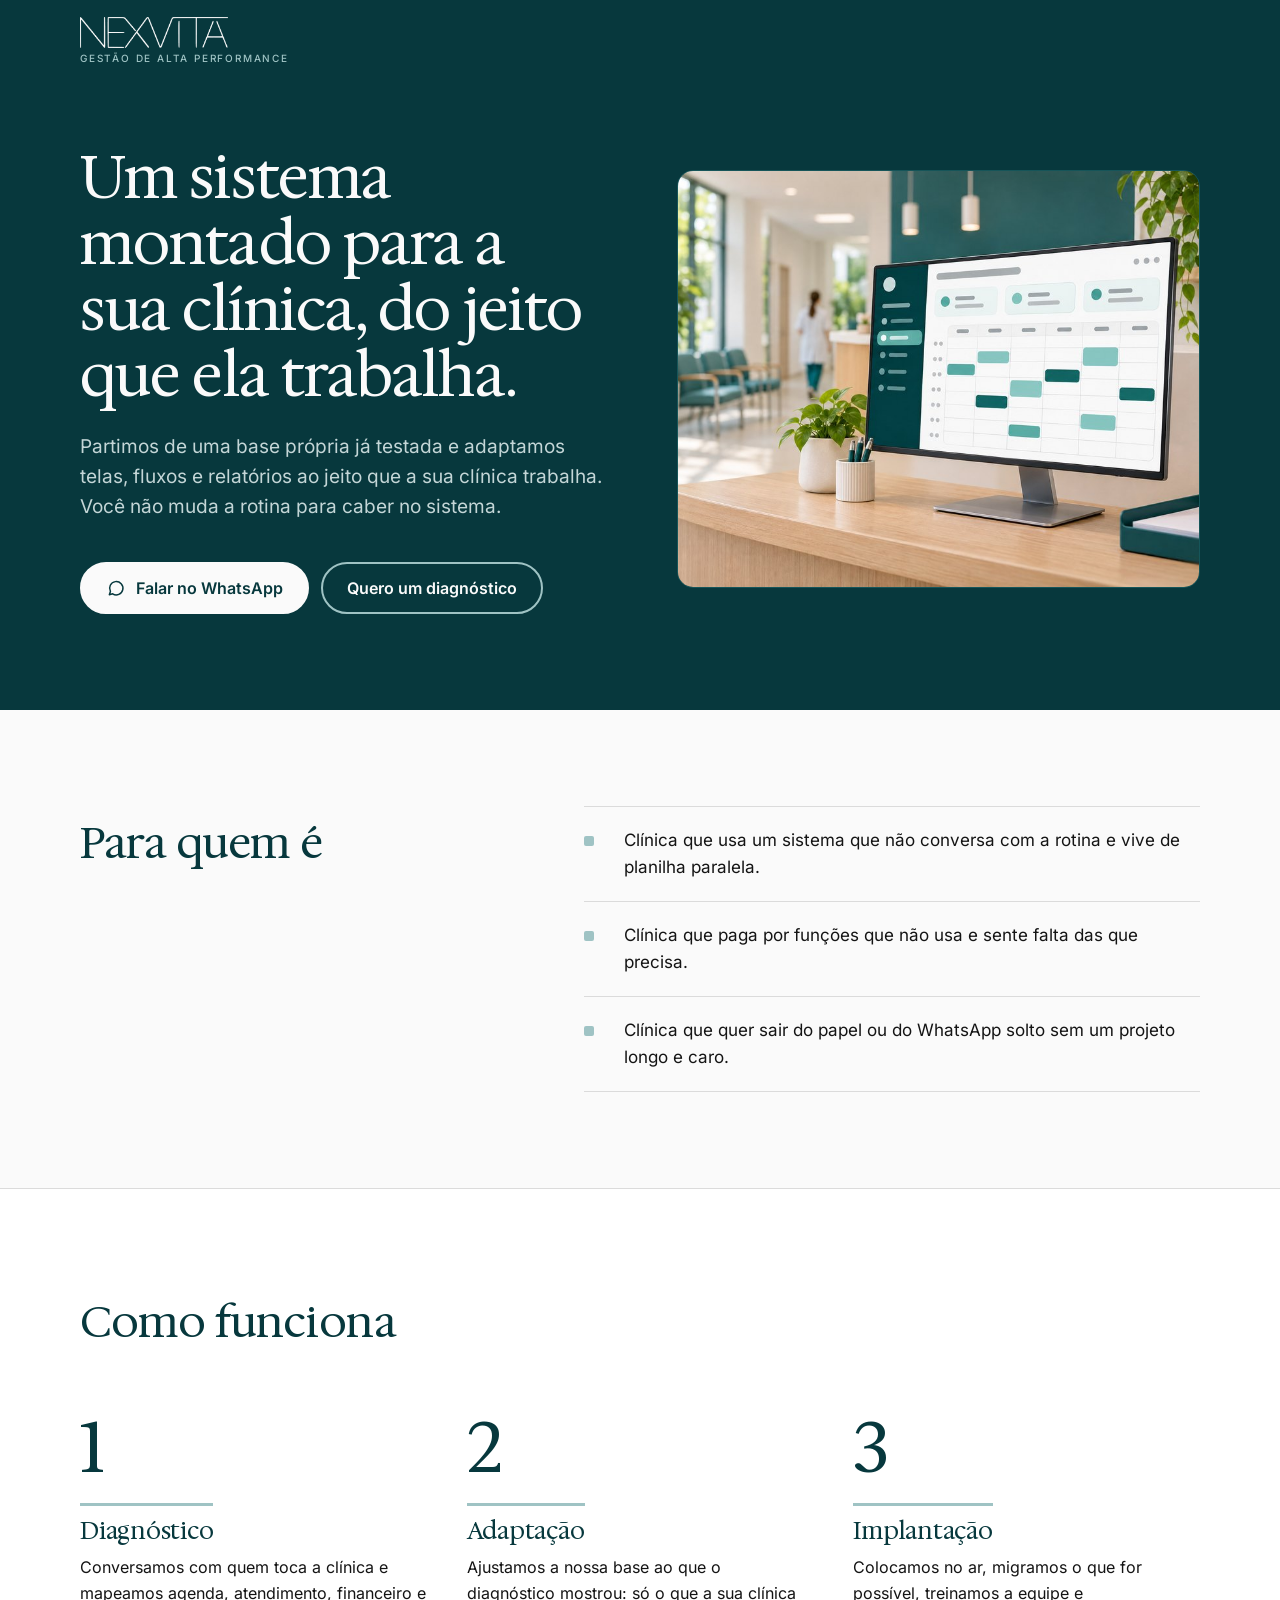
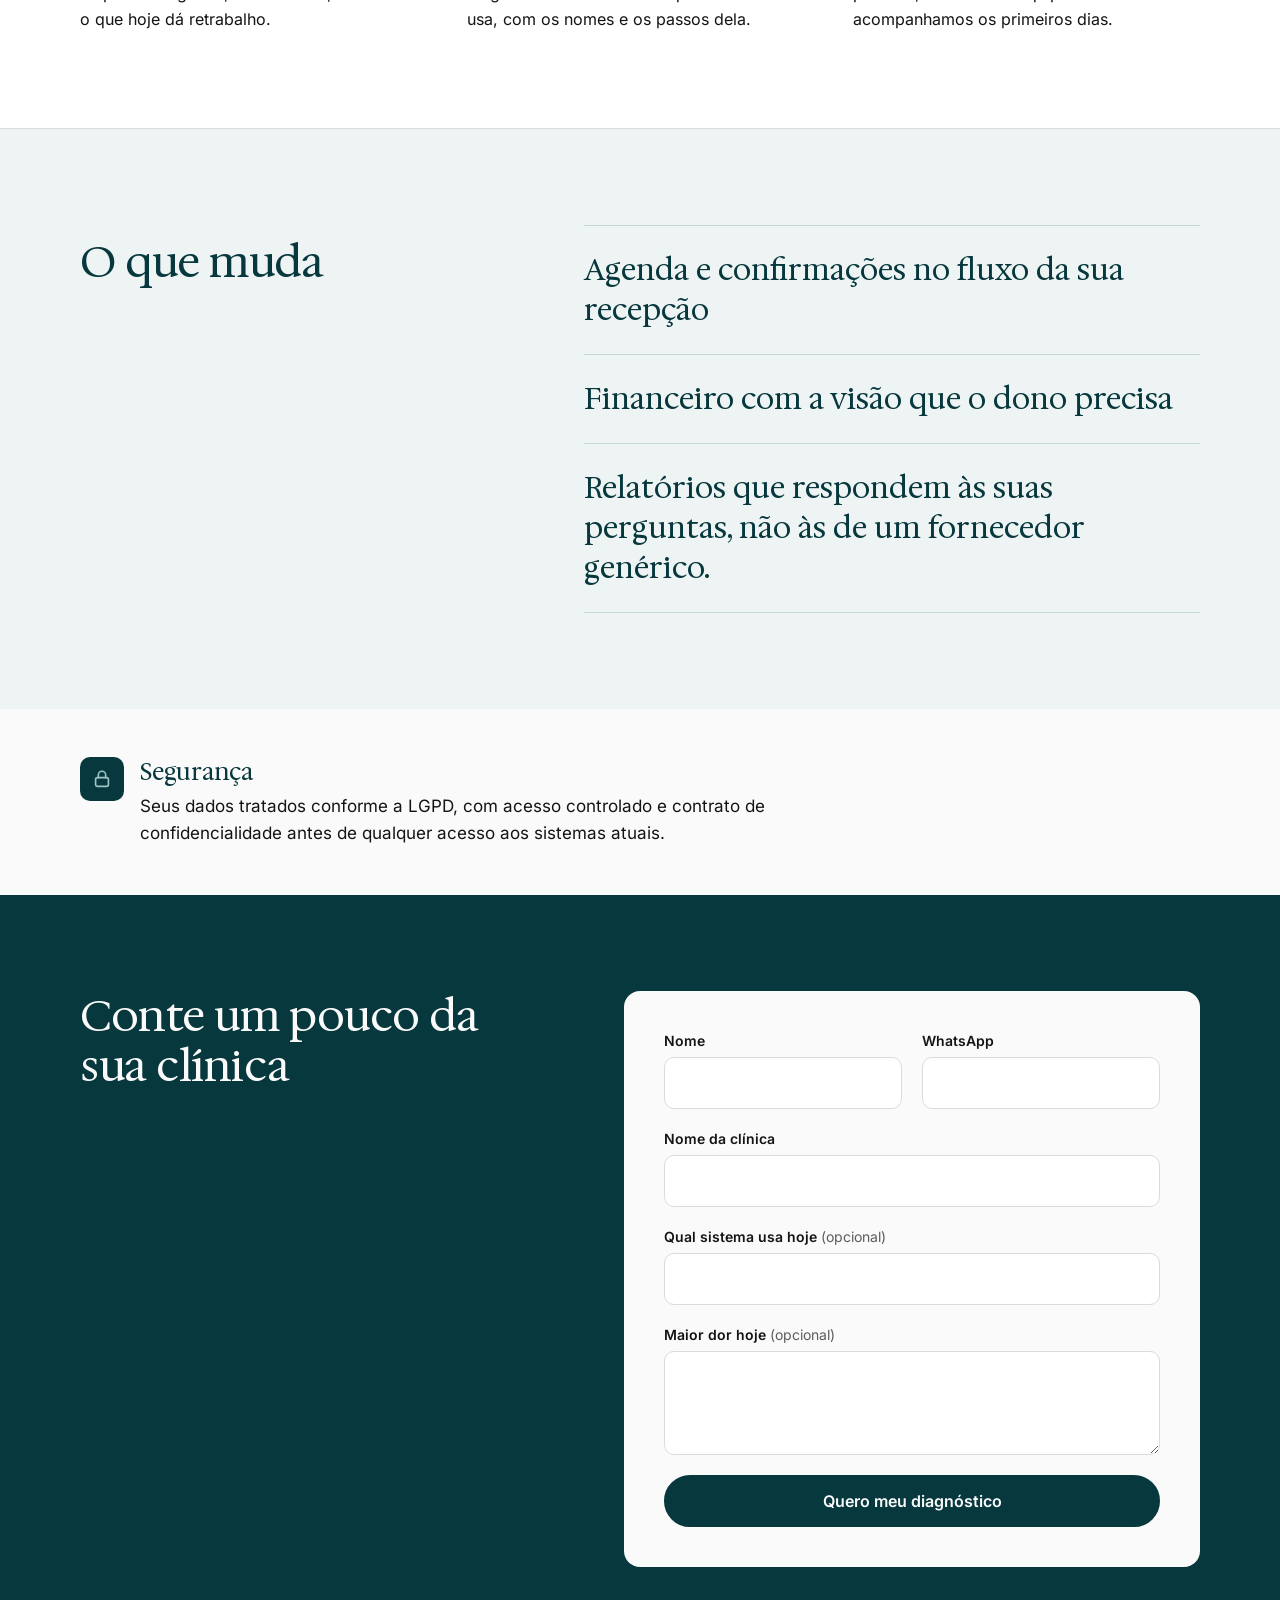
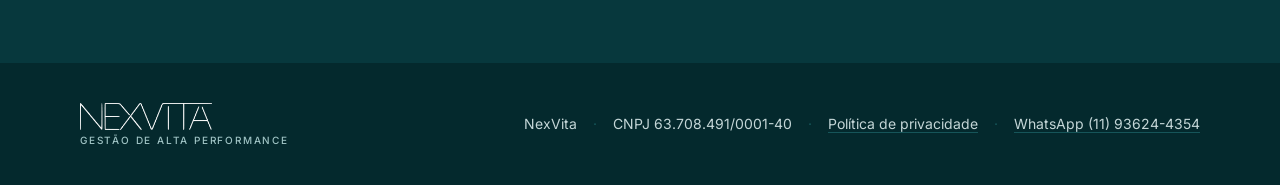
==== index.html @ 9ab0f040 "Home de nexvita.ai: landing "sistema sob medida para clínicas" Substitui só o index.html da raiz pel" ====
<!doctype html>
<html lang="pt-BR">
<head>
<meta charset="utf-8">
<meta name="facebook-domain-verification" content="fhbb19s7lnmn4mzrc2zc6skjj2ckww" />
<script>/* anúncio Meta antigo aponta para a home: leva à página sob medida */(function(){try{var q=new URLSearchParams(location.search);if(q.get("utm_campaign")==="nvai_trafego_sp"){q.set("utm_campaign","nvai_sob_medida");location.replace("/sob-medida/?"+q.toString());}}catch(e){}})();</script>
<meta name="viewport" content="width=device-width,initial-scale=1">
<title>Sistema sob medida para clínicas | NexVita</title>
<meta name="description" content="Um sistema montado a partir da rotina da sua clínica. Diagnóstico, adaptação e implantação com acompanhamento.">
<link rel="canonical" href="https://nexvita.ai/">
<meta property="og:title" content="Sistema sob medida para clínicas | NexVita">
<meta property="og:description" content="Um sistema montado a partir da rotina da sua clínica. Diagnóstico, adaptação e implantação com acompanhamento.">
<meta property="og:url" content="https://nexvita.ai/">
<meta property="og:type" content="website">
<meta property="og:locale" content="pt_BR">
<meta property="og:image" content="https://nexvita.ai/img/og-image-1200x630.png">
<meta property="og:image:width" content="1200"><meta property="og:image:height" content="630">
<meta name="theme-color" content="#07383D">
<link rel="icon" href="assets/favicon.svg" type="image/svg+xml">
<link rel="preload" href="fonts/HedvigLettersSerif.woff2" as="font" type="font/woff2" crossorigin>
<link rel="stylesheet" href="styles.css?v=20261114">
<!-- MEDICAO: Meta Pixel 1092369830292295 (Lead) + Google Ads AW-18074257274/jZSiCK-4rrEdEPqOvapD ("Lead formulário site") + GA4 G-KE4MM800WH.
     Só em nexvita.ai/www.nexvita.ai e só após consentimento, via lead.js. Destino do form: lead-config.js. -->
</head>
<body>
<header class="hdr"><div class="wrap">
  <a class="brand" href="#topo" aria-label="NexVita"><img src="img/logo-papel-sobre-petroleo.png" alt="NexVita" width="148" height="30"><span>Gestão de Alta Performance</span></a>
</div></header>

<main id="topo">
<section class="hero"><div class="wrap grid">
  <div>
    <h1>Um sistema montado para a sua clínica, do jeito que ela trabalha.</h1>
    <p class="sub">Partimos de uma base própria já testada e adaptamos telas, fluxos e relatórios ao jeito que a sua clínica trabalha. Você não muda a rotina para caber no sistema.</p>
    <div class="ctas">
      <a class="btn btn-primary" data-cta="whatsapp-hero" href="https://wa.me/5511936244354?text=Ol%C3%A1%2C%20vim%20pelo%20site%20e%20quero%20entender%20o%20sistema%20sob%20medida%20para%20a%20minha%20cl%C3%ADnica." target="_blank" rel="noopener">
        <svg viewBox="0 0 24 24" fill="none" stroke="#07383D" stroke-width="1.8" stroke-linecap="round" stroke-linejoin="round" aria-hidden="true"><path d="M4 20l1.3-3.9A8 8 0 1 1 8 19z"/></svg>Falar no WhatsApp</a>
      <a class="btn btn-secondary" data-cta="diagnostico-hero" href="#diagnostico">Quero um diagnóstico</a>
    </div>
  </div>
  <figure class="hero-img"><img src="img/hero-1600x1280.jpg" srcset="img/hero-800x640.jpg 800w, img/hero-1600x1280.jpg 1600w" sizes="(min-width:960px) 560px, 100vw" alt="Tela de agenda de um sistema de clínica na recepção" width="1600" height="1280"></figure>
</div></section>

<section class="sec"><div class="wrap split">
  <h2>Para quem é</h2>
  <ul class="list">
    <li>Clínica que usa um sistema que não conversa com a rotina e vive de planilha paralela.</li>
    <li>Clínica que paga por funções que não usa e sente falta das que precisa.</li>
    <li>Clínica que quer sair do papel ou do WhatsApp solto sem um projeto longo e caro.</li>
  </ul>
</div></section>

<section class="sec how"><div class="wrap">
  <h2>Como funciona</h2>
  <ol class="steps">
    <li class="step"><span class="n">1</span><div><h3>Diagnóstico</h3><p>Conversamos com quem toca a clínica e mapeamos agenda, atendimento, financeiro e o que hoje dá retrabalho.</p></div></li>
    <li class="step"><span class="n">2</span><div><h3>Adaptação</h3><p>Ajustamos a nossa base ao que o diagnóstico mostrou: só o que a sua clínica usa, com os nomes e os passos dela.</p></div></li>
    <li class="step"><span class="n">3</span><div><h3>Implantação</h3><p>Colocamos no ar, migramos o que for possível, treinamos a equipe e acompanhamos os primeiros dias.</p></div></li>
  </ol>
</div></section>

<section class="sec muda"><div class="wrap">
  <h2>O que muda</h2>
  <!-- Copy v1 é uma linha só separada por " · ". Aqui cada exemplo vira uma linha (só a 1ª letra em caixa alta, via CSS). -->
  <ul class="muda-list">
    <li>Agenda e confirmações no fluxo da sua recepção</li>
    <li>financeiro com a visão que o dono precisa</li>
    <li>relatórios que respondem às suas perguntas, não às de um fornecedor genérico.</li>
  </ul>
</div></section>

<section class="seg"><div class="wrap">
  <div class="box">
    <span class="ico"><svg width="22" height="22" viewBox="0 0 24 24" fill="none" stroke="#9FC3C4" stroke-width="1.8" stroke-linecap="round" stroke-linejoin="round" aria-hidden="true"><rect x="5" y="10.5" width="14" height="9.5" rx="2"/><path d="M8 10.5V7.5a4 4 0 0 1 8 0v3"/></svg></span>
    <div><h2 class="h-seg">Segurança</h2>
    <p>Seus dados tratados conforme a LGPD, com acesso controlado e contrato de confidencialidade antes de qualquer acesso aos sistemas atuais.</p></div>
  </div>
</div></section>

<section class="form-sec" id="diagnostico"><div class="wrap form-grid">
  <h2>Conte um pouco da sua clínica</h2>
  <div class="card" id="card">
    <form id="lead" novalidate>
      <div class="row2">
        <div class="field"><label for="f-nome">Nome</label><input id="f-nome" name="nome" autocomplete="name" maxlength="120" required></div>
        <div class="field"><label for="f-wa">WhatsApp</label><input id="f-wa" name="whatsapp" type="tel" inputmode="tel" autocomplete="tel" maxlength="30" required></div>
      </div>
      <div class="field"><label for="f-clinica">Nome da clínica</label><input id="f-clinica" name="clinica" autocomplete="organization" maxlength="160" required></div>
      <div class="field"><label for="f-sistema">Qual sistema usa hoje <span class="opt">(opcional)</span></label><input id="f-sistema" name="sistema_atual" maxlength="160"></div>
      <div class="field"><label for="f-dor">Maior dor hoje <span class="opt">(opcional)</span></label><textarea id="f-dor" name="maior_dor" maxlength="2000"></textarea></div>
      <div class="hp" aria-hidden="true"><label for="f-website">Site</label><input id="f-website" name="website" tabindex="-1" autocomplete="off"></div>
      <button class="btn btn-submit" type="submit">Quero meu diagnóstico</button>
    </form>
    <div class="done" role="status" aria-live="polite">
      <span class="ok"><svg width="22" height="22" viewBox="0 0 24 24" fill="none" stroke="#1F7A4D" stroke-width="2.2" stroke-linecap="round" stroke-linejoin="round"><path d="M5 12.5l4.5 4.5L19 7.5"/></svg></span>
      <p>Recebido. Vamos te chamar no WhatsApp <span class="nowrap">(11) 93624-4354</span> em horário comercial.</p>
      <a class="btn btn-primary" data-cta="whatsapp-pos-envio" href="https://wa.me/5511936244354?text=Ol%C3%A1%2C%20vim%20pelo%20site%20e%20quero%20entender%20o%20sistema%20sob%20medida%20para%20a%20minha%20cl%C3%ADnica." target="_blank" rel="noopener">Falar no WhatsApp</a>
    </div>
  </div>
</div></section>
</main>

<footer class="ftr"><div class="wrap">
  <span class="brand"><img src="img/logo-papel-sobre-profundo.png" alt="NexVita" width="132" height="27"><span>Gestão de Alta Performance</span></span>
  <nav aria-label="Rodapé">
    <span>NexVita</span><span class="sep">·</span>
    <span>CNPJ 63.708.491/0001-40</span><span class="sep">·</span>
    <a href="https://www.nexvita.com/privacidade/" target="_blank" rel="noopener">Política de privacidade</a><span class="sep">·</span>
    <a href="https://wa.me/5511936244354" target="_blank" rel="noopener">WhatsApp (11) 93624-4354</a>
  </nav>
</div></footer>

<script src="lead-config.js?v=20261114"></script>
<script src="lead.js?v=20261114" defer></script>
</body>
</html>
---- styles.css ----
/* NexVita.ai — Landing "Sistema sob medida" — referência visual v1 (Steve, 14/11/2026)
   Regra de marca: SEM rgba, transparência, opacity ou sombras translúcidas. Só cores sólidas. */
@font-face{font-family:"Hedvig Letters Serif";src:url(fonts/HedvigLettersSerif.woff2) format("woff2"),url(fonts/HedvigLettersSerif.ttf) format("truetype");font-weight:400;font-display:swap}
@font-face{font-family:"Inter";src:url(fonts/Inter-Regular.ttf) format("truetype");font-weight:400;font-display:swap}
@font-face{font-family:"Inter";src:url(fonts/Inter-Medium.ttf) format("truetype");font-weight:500;font-display:swap}
@font-face{font-family:"Inter";src:url(fonts/Inter-SemiBold.ttf) format("truetype");font-weight:600;font-display:swap}

:root{
  --petroleo:#07383D; --petroleo-profundo:#04292D; --petroleo-medio:#165559;
  --aqua:#9FC3C4; --aqua-claro:#C4D6D7; --nevoa:#EEF3F3; --papel:#FAFAFA; --branco:#FFFFFF;
  --tinta:#141414; --cinza:#5C5C5C; --linha:#DBDBDB;
  --erro:#B42318; --erro-bg:#FDE8E6; --sucesso:#1F7A4D; --sucesso-bg:#E4F3EA;
  --serif:"Hedvig Letters Serif",Georgia,serif; --sans:"Inter",system-ui,-apple-system,"Segoe UI",Roboto,sans-serif;
  --s1:4px;--s2:8px;--s3:12px;--s4:16px;--s5:20px;--s6:24px;--s8:32px;--s10:40px;--s12:48px;--s16:64px;--s20:80px;--s24:96px;
  --r-sm:6px;--r-md:10px;--r-lg:16px;--r-pill:999px;
  --container:1200px; --gutter:20px;
}
*{box-sizing:border-box;margin:0;padding:0}
html{-webkit-text-size-adjust:100%;scroll-behavior:smooth}
body{font-family:var(--sans);font-size:16px;line-height:26px;color:var(--tinta);background:var(--papel);font-variant-numeric:lining-nums}
img{display:block;max-width:100%;height:auto}
a{color:inherit}
.wrap{max-width:var(--container);margin:0 auto;padding:0 var(--gutter)}
.over{font-size:12px;line-height:16px;font-weight:600;letter-spacing:.14em;text-transform:uppercase;color:var(--petroleo-medio)}
h1,h2,h3{font-family:var(--serif);font-weight:400;letter-spacing:-.01em}

/* Header */
.hdr{background:var(--petroleo)}
.hdr .wrap{display:flex;align-items:center;justify-content:space-between;height:64px}
.brand{display:flex;flex-direction:column;gap:5px;text-decoration:none}
.brand img{width:120px}
.brand span{font-size:9px;line-height:10px;font-weight:500;letter-spacing:.18em;text-transform:uppercase;color:var(--aqua)}

/* Hero */
.hero{background:var(--petroleo);color:var(--papel);padding:var(--s8) 0 var(--s12)}
.hero .grid{display:grid;gap:var(--s8)}
.hero h1{font-size:38px;line-height:44px;color:var(--papel);text-wrap:balance}
.hero .sub{margin-top:var(--s5);font-size:17px;line-height:27px;color:var(--aqua-claro);max-width:560px}
.ctas{margin-top:var(--s8);display:flex;flex-direction:column;gap:var(--s3)}
.btn{display:inline-flex;align-items:center;justify-content:center;gap:10px;min-height:52px;padding:0 var(--s6);border-radius:var(--r-pill);font:600 16px/20px var(--sans);text-decoration:none;cursor:pointer;border:2px solid var(--petroleo);transition:background-color .15s,color .15s,border-color .15s}
.btn-primary{background:var(--papel);color:var(--petroleo);border-color:var(--papel)}
.btn-primary:hover{background:var(--aqua);border-color:var(--aqua)}
.btn-secondary{background:var(--petroleo);color:var(--papel);border-color:var(--aqua)}
.btn-secondary:hover{background:var(--petroleo-medio)}
.btn:focus-visible{outline:3px solid var(--aqua);outline-offset:3px}
.btn svg{width:20px;height:20px;flex-shrink:0}
.hero-img{border-radius:var(--r-lg);overflow:hidden;background:var(--petroleo-profundo);border:1px solid var(--petroleo-medio)}
.hero-img img{width:100%;aspect-ratio:4/3;object-fit:cover}

/* Para quem é */
.sec{padding:var(--s16) 0}
.sec h2{font-size:30px;line-height:36px;color:var(--petroleo);margin-top:var(--s3)}
.list{margin-top:var(--s8);display:grid;gap:0;list-style:none;border-top:1px solid var(--linha)}
.list li{display:grid;grid-template-columns:24px 1fr;gap:var(--s4);padding:var(--s5) 0;border-bottom:1px solid var(--linha);font-size:17px;line-height:27px}
.list li::before{content:"";width:10px;height:10px;margin-top:9px;border-radius:2px;background:var(--aqua)}

/* Como funciona */
.how{background:var(--branco);border-top:1px solid var(--linha);border-bottom:1px solid var(--linha)}
.steps{margin-top:var(--s10);display:grid;gap:var(--s10);list-style:none;counter-reset:s}
.step{display:grid;grid-template-columns:56px 1fr;gap:var(--s4);align-items:start}
.step .n{font-family:var(--serif);font-size:44px;line-height:44px;color:var(--petroleo)}
.step h3{font-size:24px;line-height:30px;color:var(--petroleo);padding-top:6px;border-top:3px solid var(--aqua);display:inline-block;padding-top:10px}
.step p{margin-top:var(--s2);color:var(--tinta)}

/* O que muda */
.muda{background:var(--nevoa)}
.muda-list{list-style:none;margin-top:var(--s8);border-top:1px solid var(--aqua-claro)}
.muda-list li{font-family:var(--serif);font-size:22px;line-height:30px;color:var(--petroleo);padding:var(--s5) 0;border-bottom:1px solid var(--aqua-claro)}
.muda-list li::first-letter{text-transform:uppercase}

/* Segurança */
.seg{padding:var(--s12) 0}
.seg .box{display:grid;grid-template-columns:44px 1fr;gap:var(--s4);align-items:start;max-width:820px}
.seg .ico{width:44px;height:44px;border-radius:var(--r-md);background:var(--petroleo);display:flex;align-items:center;justify-content:center}
.seg p{font-size:17px;line-height:27px}

/* Formulário */
.form-sec{background:var(--petroleo);color:var(--papel);padding:var(--s16) 0}
.form-sec h2{color:var(--papel);font-size:30px;line-height:36px}
.h-seg{font-size:24px;line-height:30px;color:var(--petroleo);margin-bottom:6px}
.form-sec .over{color:var(--aqua)}
.card{margin-top:var(--s8);background:var(--papel);color:var(--tinta);border-radius:var(--r-lg);padding:var(--s6)}
.field{display:flex;flex-direction:column;gap:6px;margin-bottom:var(--s5)}
.field label{font-size:14px;line-height:20px;font-weight:600;color:var(--tinta)}
.field label .opt{font-weight:400;color:var(--cinza)}
.field input,.field textarea{font:400 16px/24px var(--sans);color:var(--tinta);background:var(--branco);border:1px solid var(--linha);border-radius:var(--r-md);padding:13px 14px;min-height:50px;width:100%;appearance:none}
.field textarea{min-height:104px;resize:vertical}
.field input:hover,.field textarea:hover{border-color:var(--cinza)}
.field input:focus,.field textarea:focus{outline:none;border:2px solid var(--petroleo);padding:12px 13px;box-shadow:0 0 0 3px var(--aqua-claro)}
.field.err input{border:2px solid var(--erro);padding:12px 13px;background:var(--erro-bg)}
.field .msg{font-size:13px;line-height:18px;color:var(--erro)}
.btn-submit{width:100%;background:var(--petroleo);color:var(--papel);border-color:var(--petroleo)}
.btn-submit:hover{background:var(--petroleo-medio);border-color:var(--petroleo-medio)}
.btn-submit[disabled]{background:var(--linha);border-color:var(--linha);color:var(--cinza);cursor:not-allowed}
.done{display:none;text-align:left}
.done .ok{width:44px;height:44px;border-radius:var(--r-pill);background:var(--sucesso-bg);display:flex;align-items:center;justify-content:center;margin-bottom:var(--s4)}
.done p{font-family:var(--serif);font-size:22px;line-height:30px;color:var(--petroleo);margin-bottom:var(--s6)}
.done .btn-primary{background:var(--petroleo);color:var(--papel);border-color:var(--petroleo)}
.card.is-done form{display:none}.card.is-done .done{display:block}

/* Rodapé */
.ftr{background:var(--petroleo-profundo);color:var(--aqua-claro);padding:var(--s10) 0;font-size:14px;line-height:22px}
.ftr .wrap{display:flex;flex-direction:column;gap:var(--s6)}
.ftr .brand img{width:132px}
.ftr nav{display:flex;flex-wrap:wrap;gap:var(--s2) var(--s4);align-items:center}
.ftr nav .sep{color:var(--petroleo-medio);display:none}
.ftr nav{flex-direction:column;align-items:flex-start}
.ftr a{text-decoration:underline;text-underline-offset:3px;text-decoration-color:var(--petroleo-medio)}

/* Desktop */
@media (min-width:960px){
  :root{--gutter:40px}
  .hdr .wrap{height:80px}
  .brand img{width:148px}.brand span{font-size:10px}
  .hero{padding:var(--s16) 0 var(--s24)}
  .hero .grid{grid-template-columns:1.02fr 1fr;gap:var(--s16);align-items:center}
  .hero h1{font-size:60px;line-height:66px;letter-spacing:-.015em}
  .hero .sub{font-size:19px;line-height:30px;margin-top:var(--s6)}
  .ctas{flex-direction:row;margin-top:var(--s10)}
  .hero-img img{aspect-ratio:5/4}
  .sec{padding:var(--s24) 0}
  .sec h2{font-size:44px;line-height:50px}
  .split{display:grid;grid-template-columns:5fr 7fr;gap:var(--s16)}
  .split .list{margin-top:0}
  .steps{grid-template-columns:repeat(3,1fr);gap:var(--s10);margin-top:var(--s16)}
  .step{grid-template-columns:1fr;gap:var(--s5)}
  .step .n{font-size:72px;line-height:72px}
  .muda .wrap{display:grid;grid-template-columns:5fr 7fr;gap:var(--s16)}
  .muda-list{margin-top:0}
  .muda-list li{font-size:30px;line-height:40px;padding:var(--s6) 0}
  .form-sec{padding:var(--s24) 0}
  .form-sec h2{font-size:44px;line-height:50px;max-width:420px}
  .form-grid{display:grid;grid-template-columns:5fr 6fr;gap:var(--s16);align-items:start}
  .form-grid .card{margin-top:0;padding:var(--s10)}
  .row2{display:grid;grid-template-columns:1fr 1fr;gap:var(--s5)}
  .ftr nav{flex-direction:row;align-items:center}
  .ftr nav .sep{display:inline}
  .ftr .wrap{flex-direction:row;justify-content:space-between;align-items:center}
}
.nowrap{white-space:nowrap}

/* Integração (lead.js): honeypot, aviso de envio e aviso de cookies. Só cores sólidas. */
.hp{position:absolute;left:-10000px;top:auto;width:1px;height:1px;overflow:hidden}
.form-msg{margin-top:var(--s4);padding:var(--s3) var(--s4);border-radius:var(--r-md);background:var(--erro-bg);color:var(--erro);font-size:14px;line-height:20px}
.form-msg[hidden]{display:none}
.form-msg a{font-weight:600}
.cookies{position:fixed;left:var(--s4);right:var(--s4);bottom:var(--s4);z-index:50;max-width:560px;background:var(--petroleo-profundo);color:var(--aqua-claro);border:1px solid var(--petroleo-medio);border-radius:var(--r-lg);padding:var(--s5);font-size:14px;line-height:22px}
.cookies a{color:var(--papel)}
.cookies .acoes{display:flex;gap:var(--s3);margin-top:var(--s4)}
.cookies button{min-height:44px;padding:0 var(--s5);border-radius:var(--r-pill);font:600 14px/18px var(--sans);cursor:pointer;border:2px solid var(--aqua)}
.cookies .aceitar{background:var(--papel);color:var(--petroleo);border-color:var(--papel)}
.cookies .recusar{background:var(--petroleo-profundo);color:var(--papel)}
.cookies button:focus-visible{outline:3px solid var(--aqua);outline-offset:3px}
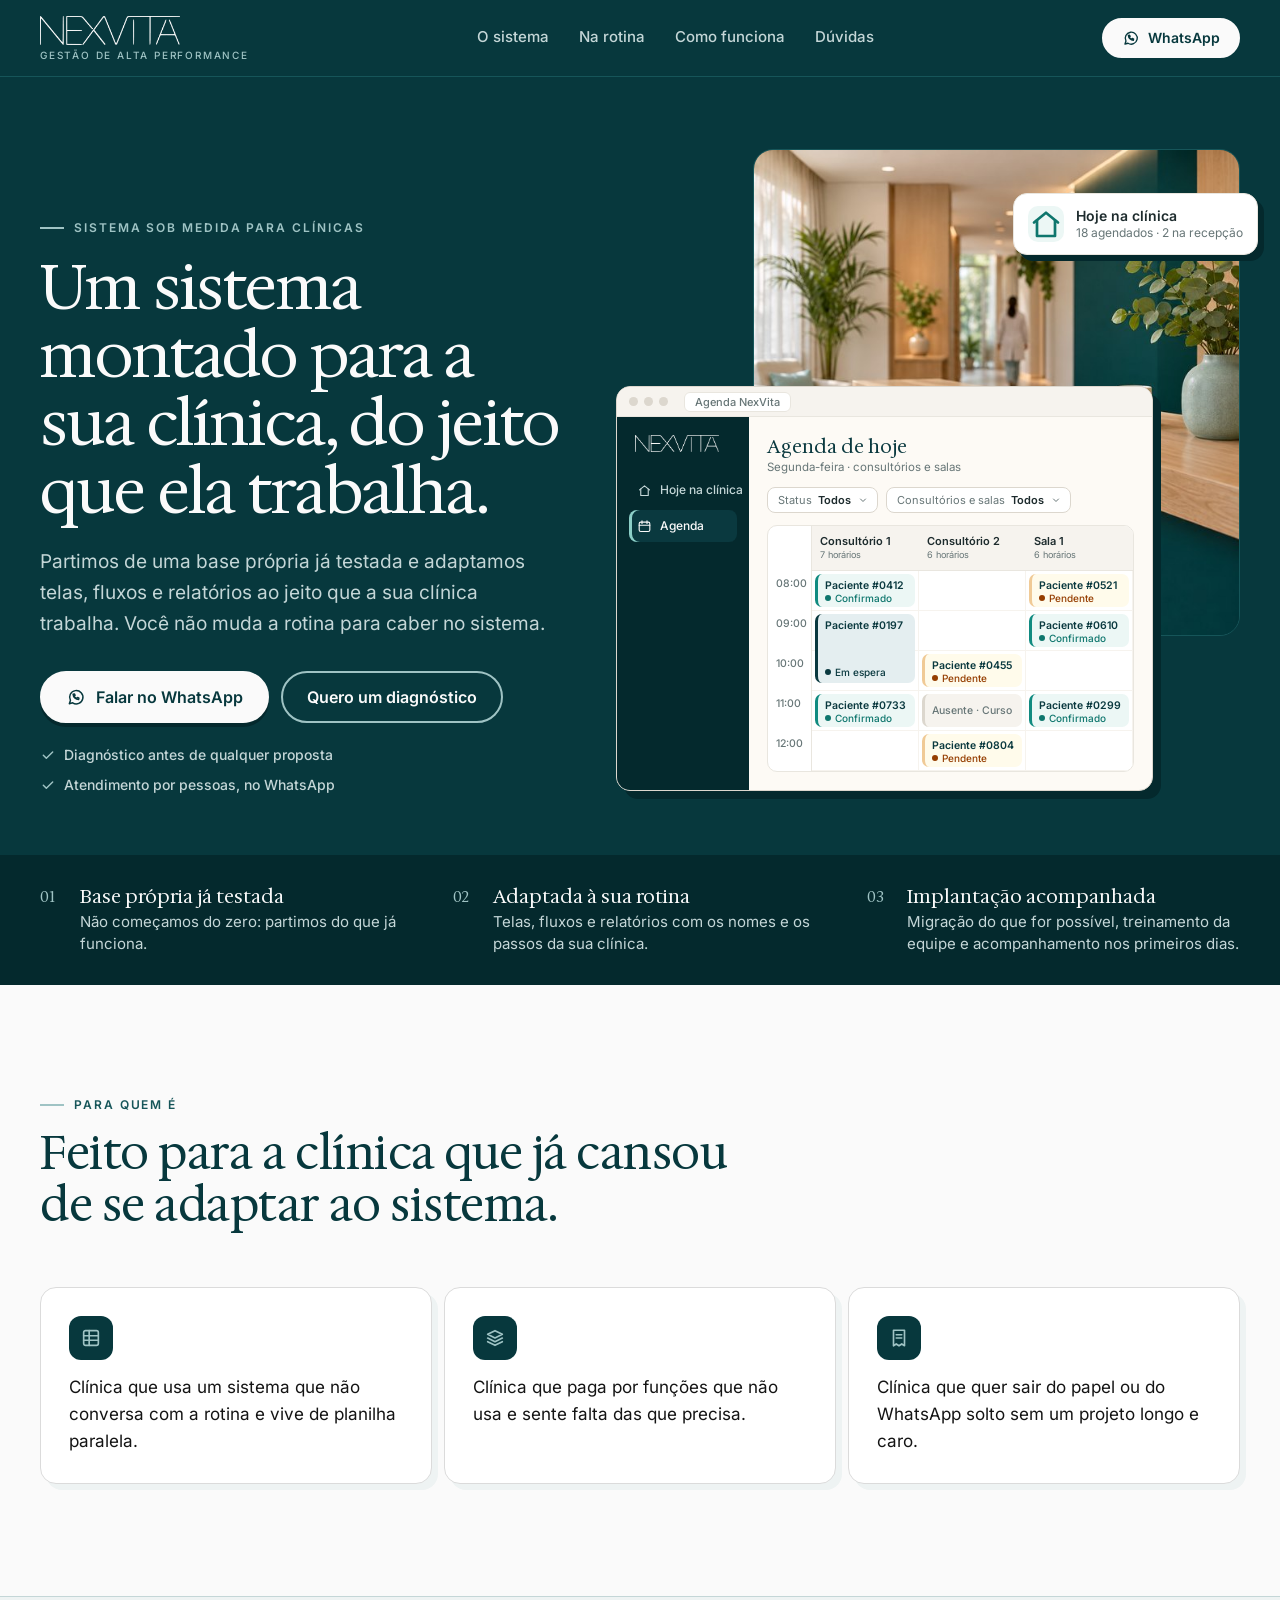
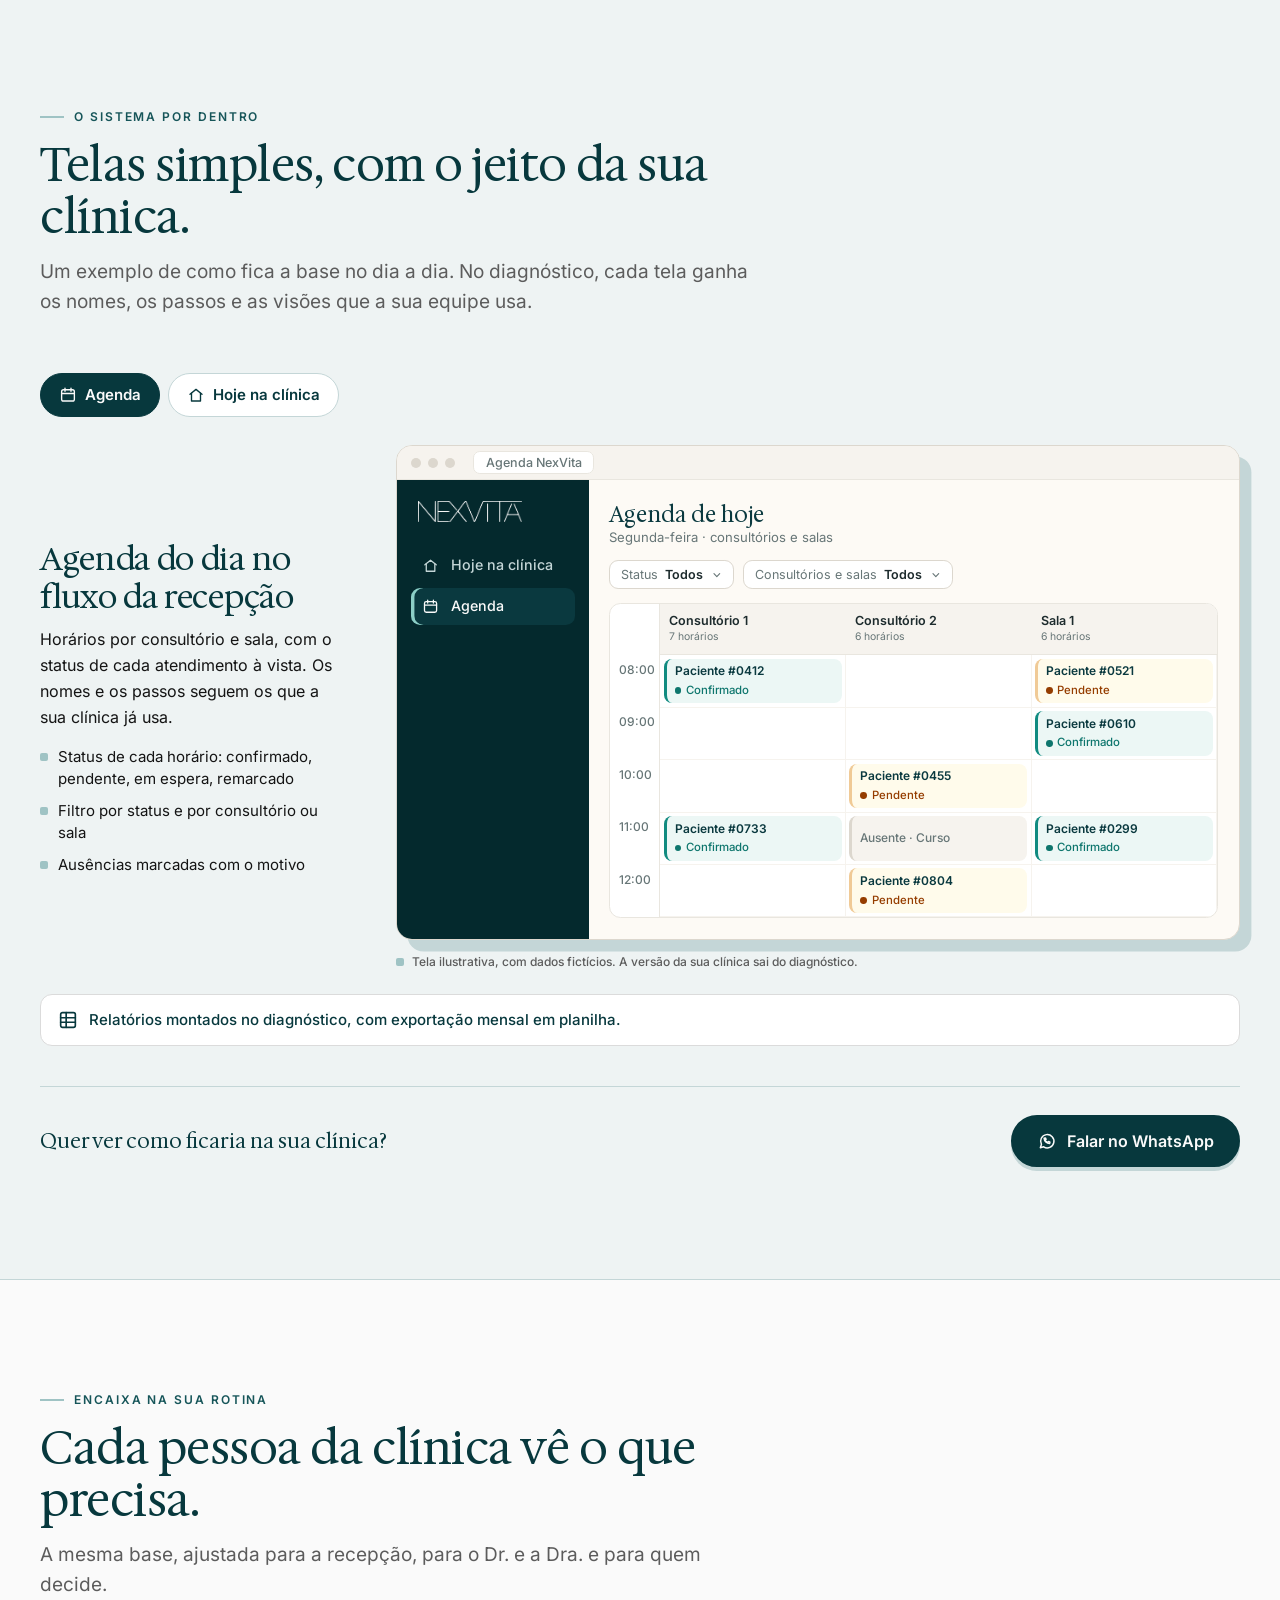
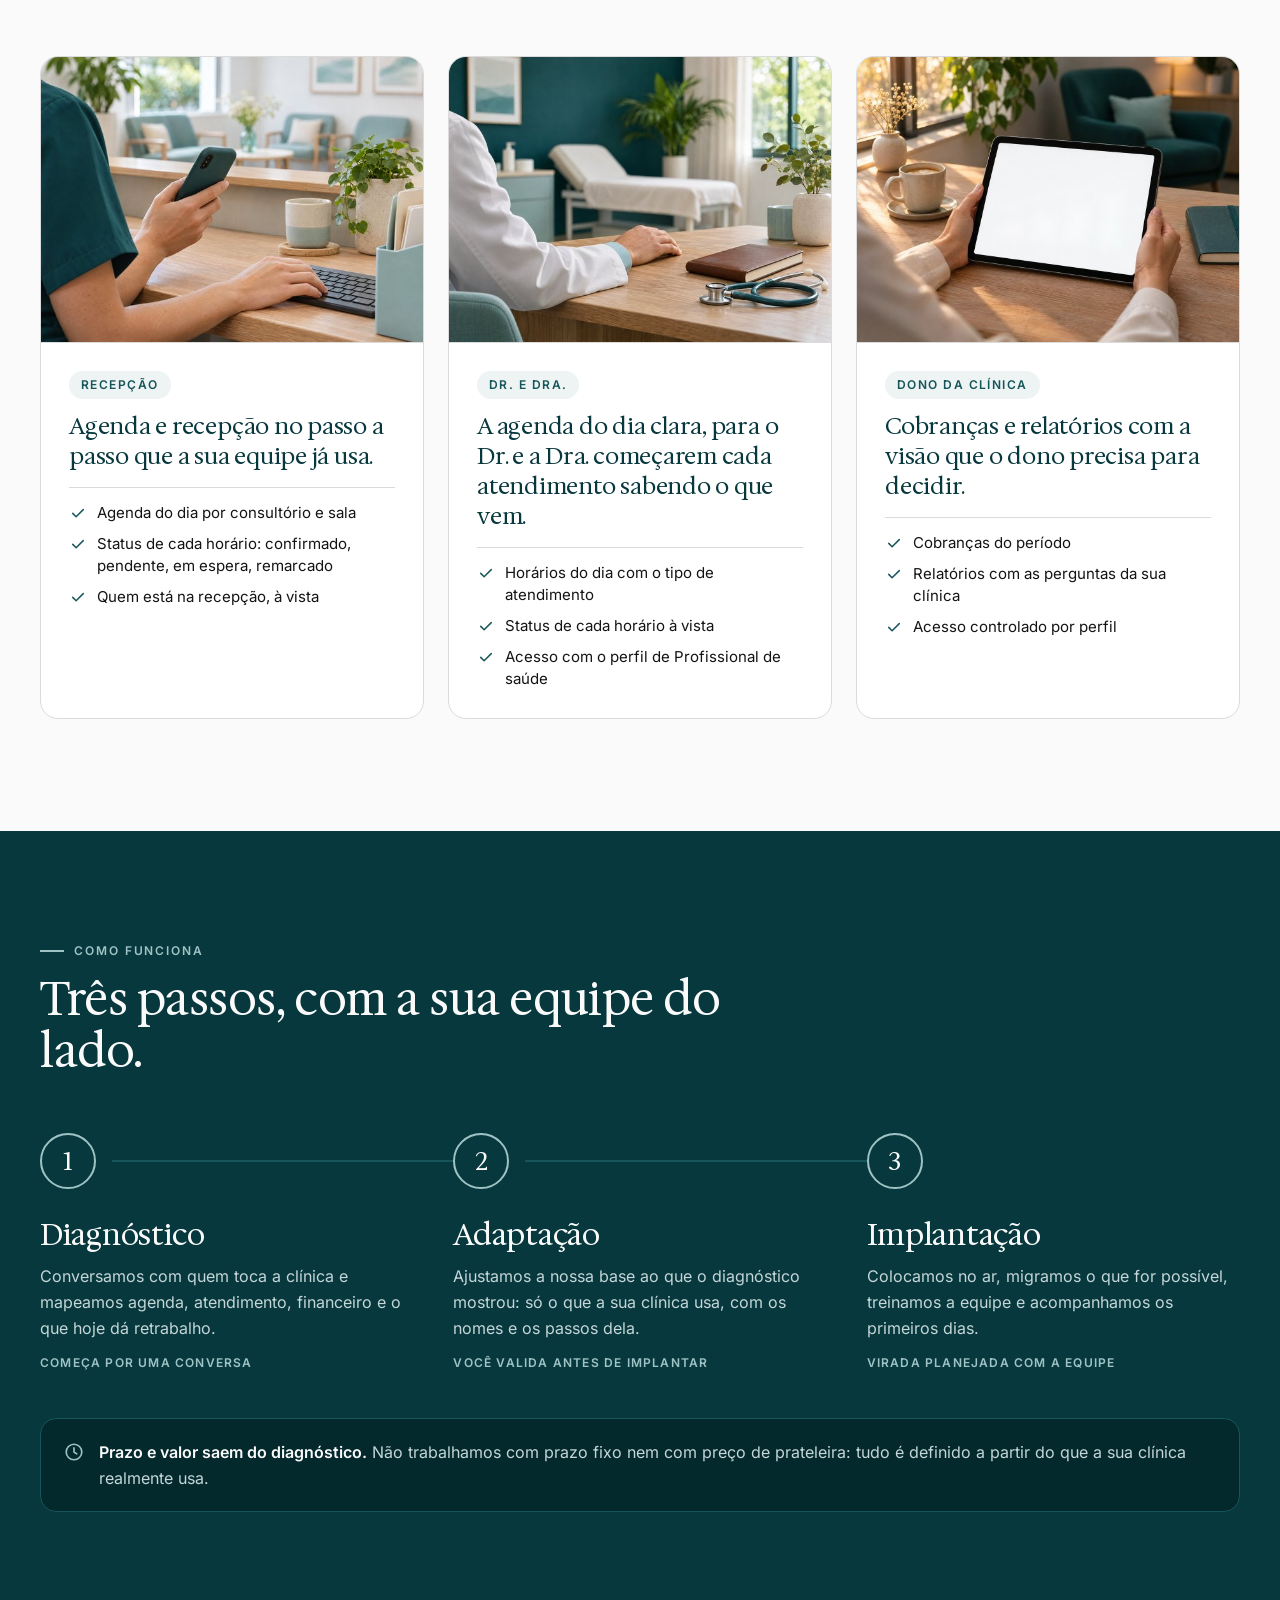
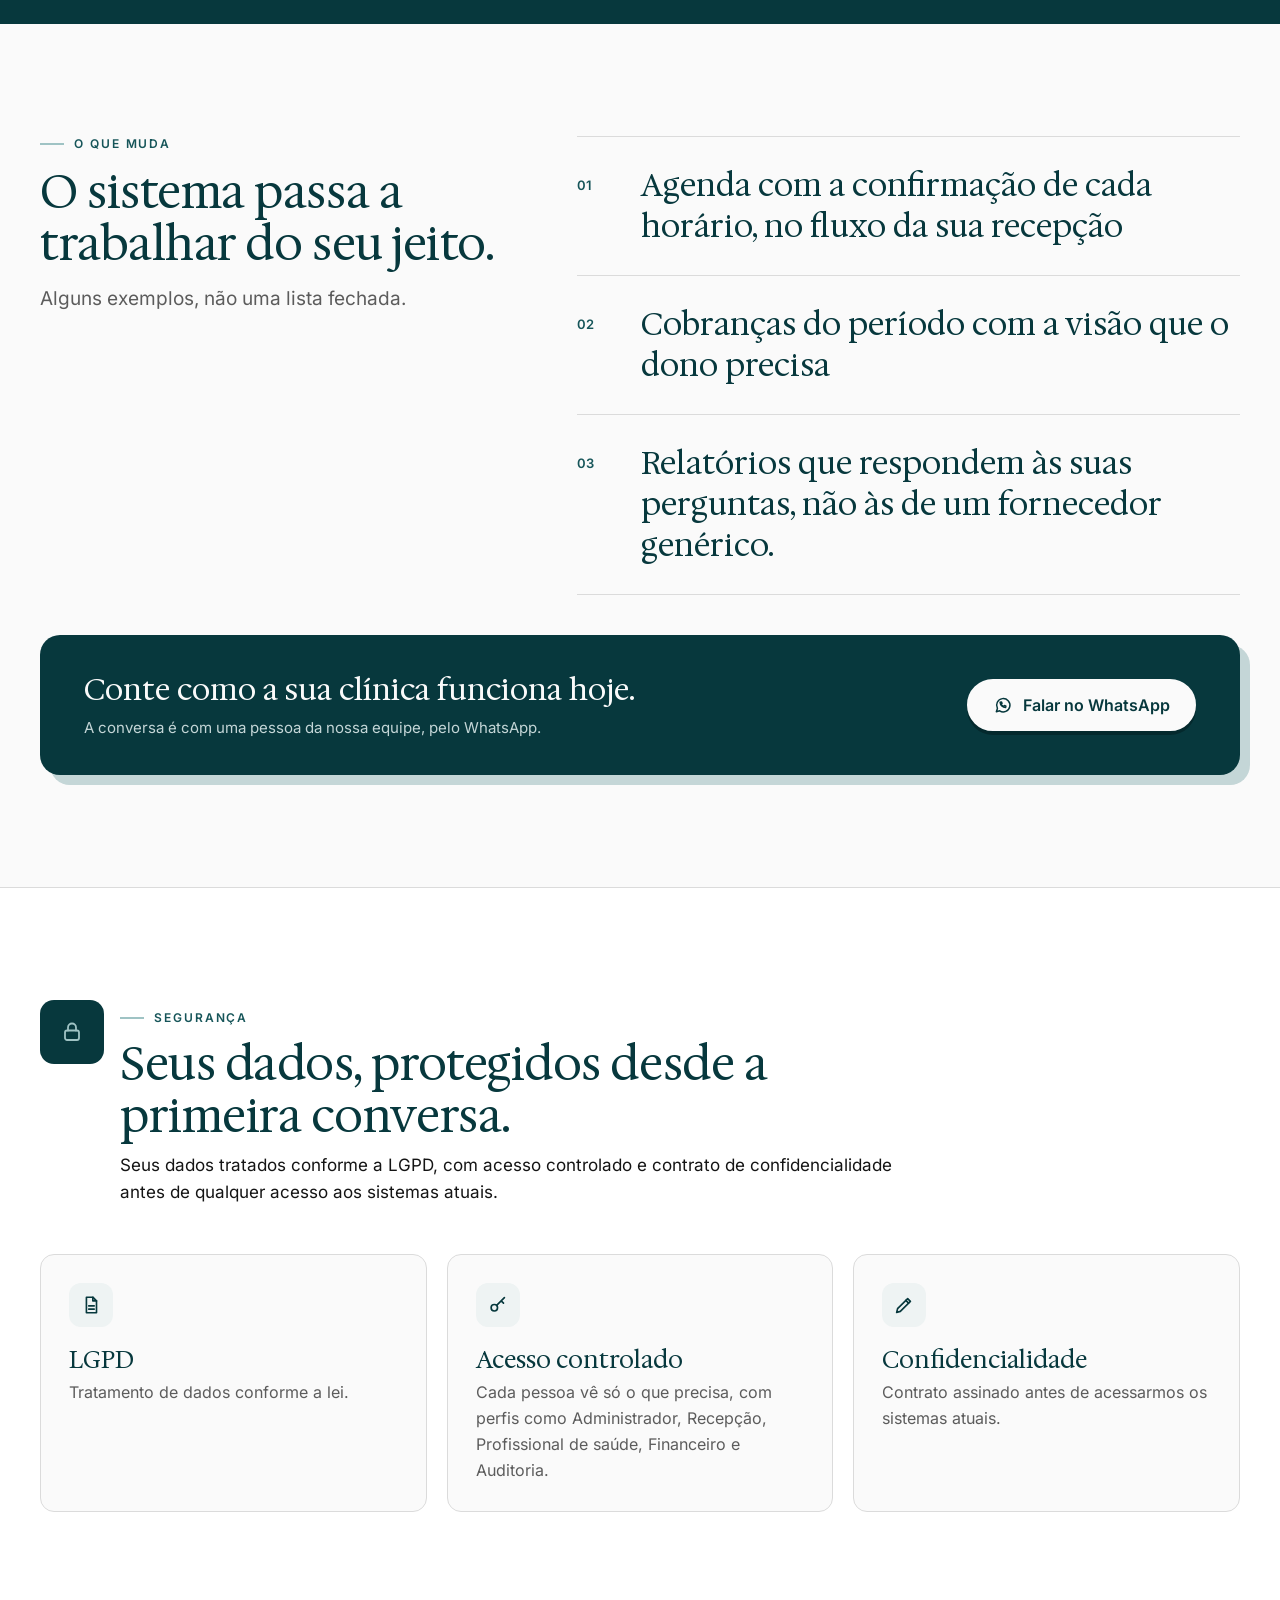
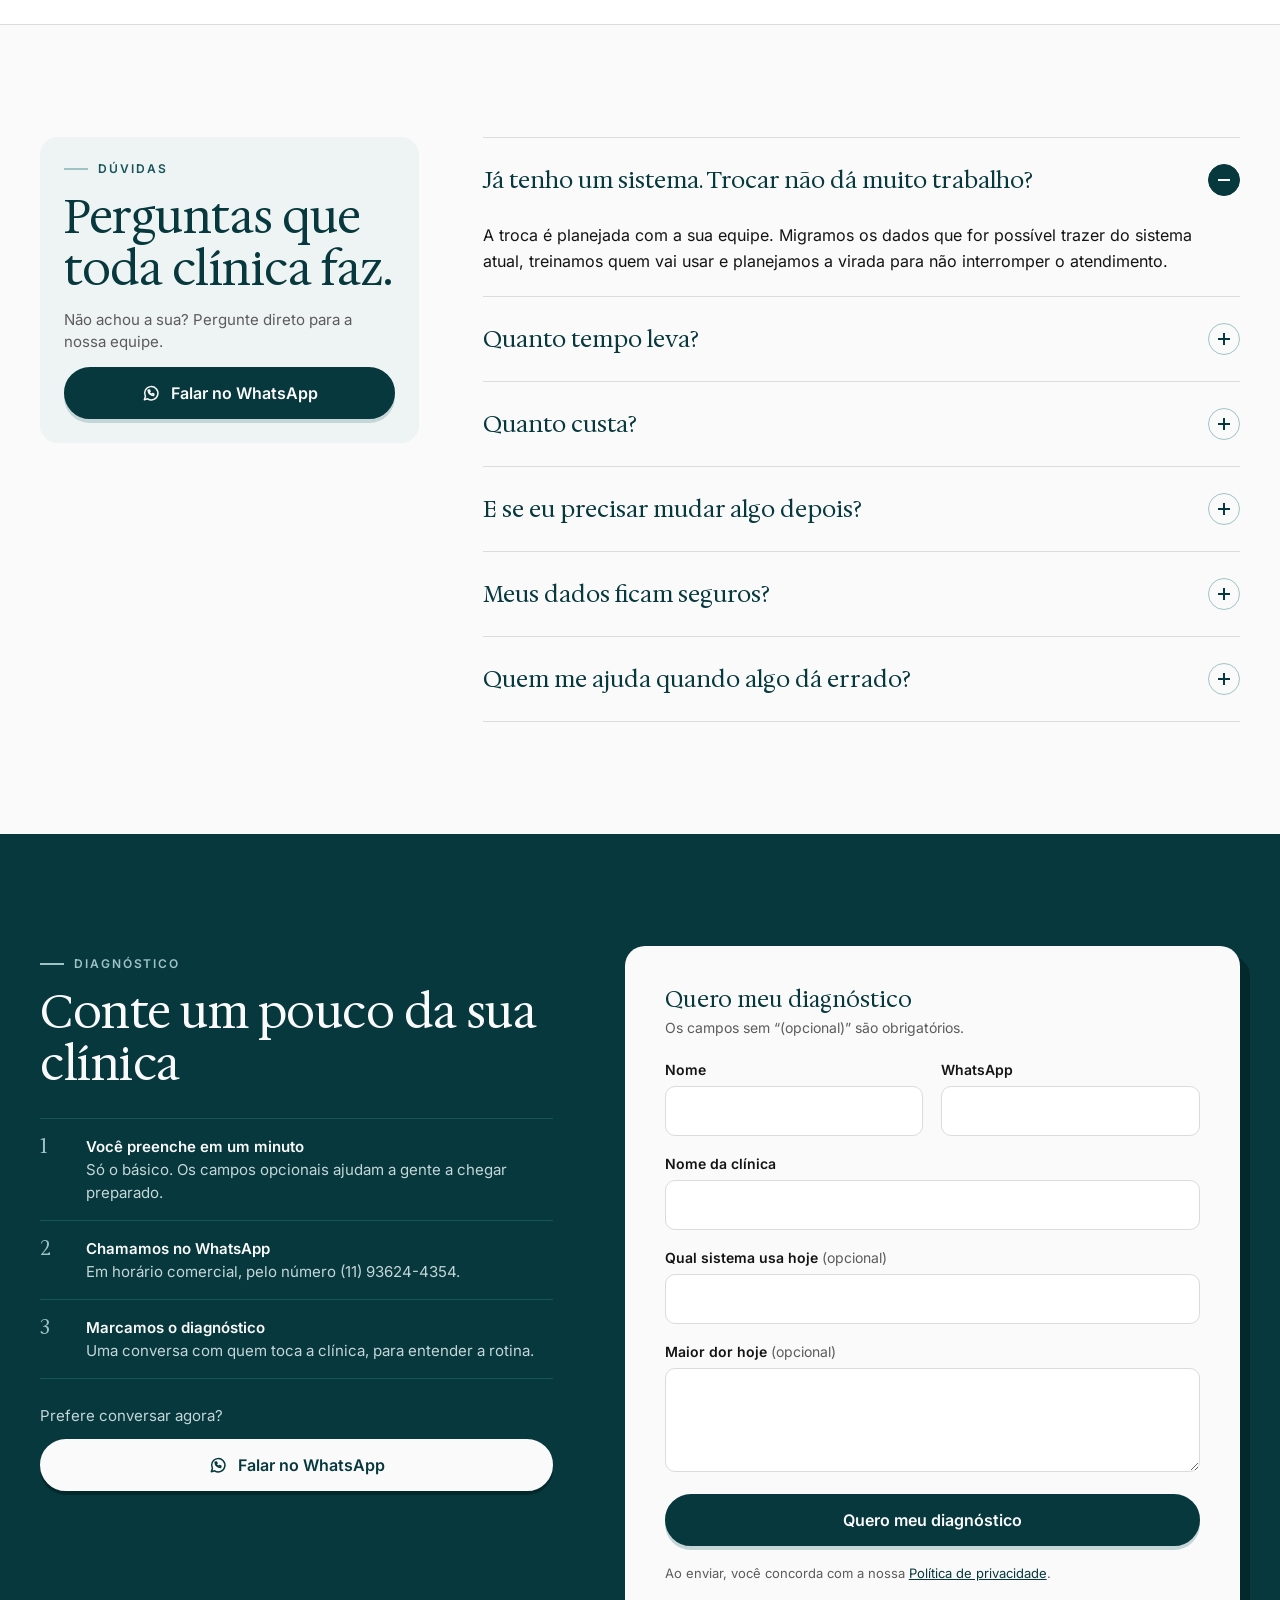
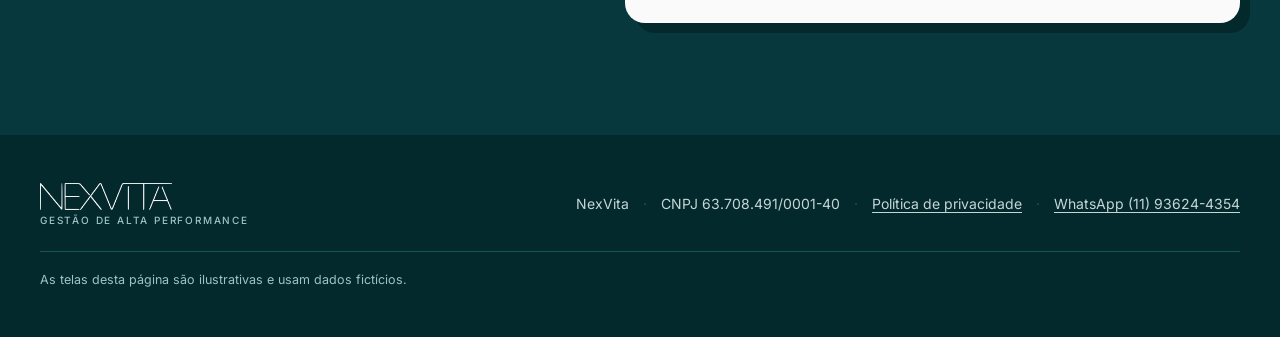
==== commit 720e7579: "Home de nexvita.ai: landing v3 (visual novo, mobile first) - index.html e styles.css da v3 (abas da " ====
--- a/index.html
+++ b/index.html
@@ -18,68 +18,116 @@
 <meta name="theme-color" content="#07383D">
 <link rel="icon" href="assets/favicon.svg" type="image/svg+xml">
 <link rel="preload" href="fonts/HedvigLettersSerif.woff2" as="font" type="font/woff2" crossorigin>
-<link rel="stylesheet" href="styles.css?v=20261114">
+<link rel="stylesheet" href="styles.css?v=20261114c">
 <!-- MEDICAO: Meta Pixel 1092369830292295 (Lead) + Google Ads AW-18074257274/jZSiCK-4rrEdEPqOvapD ("Lead formulário site") + GA4 G-KE4MM800WH.
      Só em nexvita.ai/www.nexvita.ai e só após consentimento, via lead.js. Destino do form: lead-config.js. -->
 </head>
 <body>
+<!-- v3 · 14/11/2026. Único telefone permitido: (11) 93624-4354. Telas do sistema = HTML/CSS ilustrativo com dados fictícios. -->
 <header class="hdr"><div class="wrap">
-  <a class="brand" href="#topo" aria-label="NexVita"><img src="img/logo-papel-sobre-petroleo.png" alt="NexVita" width="148" height="30"><span>Gestão de Alta Performance</span></a>
+  <a class="brand" href="#topo" aria-label="NexVita, início"><img src="img/logo-papel-sobre-petroleo.png" alt="NexVita" width="140" height="29"><span>Gestão de Alta Performance</span></a>
+  <nav class="nav" aria-label="Seções"><a href="#vitrine">O sistema</a><a href="#rotina">Na rotina</a><a href="#como-funciona">Como funciona</a><a href="#duvidas">Dúvidas</a></nav>
+  <a class="btn btn-light hdr-wa" data-cta="whatsapp-header" href="https://wa.me/5511936244354?text=Ol%C3%A1%2C%20vim%20pelo%20site%20e%20quero%20entender%20o%20sistema%20sob%20medida%20para%20a%20minha%20cl%C3%ADnica." target="_blank" rel="noopener" aria-label="Falar no WhatsApp"><svg viewBox="0 0 24 24" fill="none" stroke="#07383D" stroke-width="1.8" stroke-linecap="round" stroke-linejoin="round" aria-hidden="true"><path d="M4 20l1.3-3.9A8 8 0 1 1 8 19z"/><path d="M9.2 9.4c.3 1.9 1.6 3.4 3.5 4.2l1.2-1 1.6.8-.4 1.6c-3.4 0-6.4-2.9-6.6-6.3l1.6-.4.8 1.6z"/></svg><span>WhatsApp</span></a>
 </div></header>
 
 <main id="topo">
-<section class="hero"><div class="wrap grid">
+<section class="hero on-dark"><div class="wrap hero-grid">
   <div>
+    <span class="eyebrow">Sistema sob medida para clínicas</span>
     <h1>Um sistema montado para a sua clínica, do jeito que ela trabalha.</h1>
     <p class="sub">Partimos de uma base própria já testada e adaptamos telas, fluxos e relatórios ao jeito que a sua clínica trabalha. Você não muda a rotina para caber no sistema.</p>
     <div class="ctas">
-      <a class="btn btn-primary" data-cta="whatsapp-hero" href="https://wa.me/5511936244354?text=Ol%C3%A1%2C%20vim%20pelo%20site%20e%20quero%20entender%20o%20sistema%20sob%20medida%20para%20a%20minha%20cl%C3%ADnica." target="_blank" rel="noopener">
-        <svg viewBox="0 0 24 24" fill="none" stroke="#07383D" stroke-width="1.8" stroke-linecap="round" stroke-linejoin="round" aria-hidden="true"><path d="M4 20l1.3-3.9A8 8 0 1 1 8 19z"/></svg>Falar no WhatsApp</a>
-      <a class="btn btn-secondary" data-cta="diagnostico-hero" href="#diagnostico">Quero um diagnóstico</a>
+      <a class="btn btn-light" data-cta="whatsapp-hero" href="https://wa.me/5511936244354?text=Ol%C3%A1%2C%20vim%20pelo%20site%20e%20quero%20entender%20o%20sistema%20sob%20medida%20para%20a%20minha%20cl%C3%ADnica." target="_blank" rel="noopener"><svg viewBox="0 0 24 24" fill="none" stroke="#07383D" stroke-width="1.8" stroke-linecap="round" stroke-linejoin="round" aria-hidden="true"><path d="M4 20l1.3-3.9A8 8 0 1 1 8 19z"/><path d="M9.2 9.4c.3 1.9 1.6 3.4 3.5 4.2l1.2-1 1.6.8-.4 1.6c-3.4 0-6.4-2.9-6.6-6.3l1.6-.4.8 1.6z"/></svg>Falar no WhatsApp</a>
+      <a class="btn btn-outline-dark" data-cta="diagnostico-hero" href="#diagnostico">Quero um diagnóstico</a>
     </div>
+    <ul class="hero-notes">
+      <li><svg viewBox="0 0 24 24" fill="none" stroke="#9FC3C4" stroke-width="2.2" stroke-linecap="round" stroke-linejoin="round" aria-hidden="true"><path d="M5 12.5l4.5 4.5L19 7.5"/></svg>Diagnóstico antes de qualquer proposta</li>
+      <li><svg viewBox="0 0 24 24" fill="none" stroke="#9FC3C4" stroke-width="2.2" stroke-linecap="round" stroke-linejoin="round" aria-hidden="true"><path d="M5 12.5l4.5 4.5L19 7.5"/></svg>Atendimento por pessoas, no WhatsApp</li>
+    </ul>
   </div>
-  <figure class="hero-img"><img src="img/hero-1600x1280.jpg" srcset="img/hero-800x640.jpg 800w, img/hero-1600x1280.jpg 1600w" sizes="(min-width:960px) 560px, 100vw" alt="Tela de agenda de um sistema de clínica na recepção" width="1600" height="1280"></figure>
-</div></section>
+  <div class="stage">
+    <figure class="stage-photo" style="margin:0 0 0 auto"><img src="img/clinica-recorte-1000x1000.jpg" srcset="img/clinica-recorte-600x600.jpg 600w, img/clinica-recorte-1000x1000.jpg 1000w" sizes="(min-width:960px) 520px, 100vw" alt="Recepção de clínica clara e tranquila" width="1000" height="1000"></figure>
+    <div class="float-card" role="img" aria-label="Tela ilustrativa, com dados fictícios"><span class="ic"><svg viewBox="0 0 24 24" fill="none" stroke="#0E766D" stroke-width="1.8" stroke-linecap="round" stroke-linejoin="round" aria-hidden="true"><path d="M4 11l8-6.5 8 6.5"/><path d="M6 9.5V20h12V9.5"/></svg></span><span><b>Hoje na clínica</b><small>18 agendados · 2 na recepção</small></span></div>
+    <div class="app" role="img" aria-label="Tela ilustrativa, com dados fictícios"><div class="app-bar"><i></i><i></i><i></i><span>Agenda NexVita</span></div><div class="app-body"><div class="app-side"><img src="img/logo-papel-sobre-profundo.png" alt="" width="92" height="19"><a class=""><svg viewBox="0 0 24 24" fill="none" stroke="#C4D6D7" stroke-width="1.8" stroke-linecap="round" stroke-linejoin="round" aria-hidden="true"><path d="M4 11l8-6.5 8 6.5"/><path d="M6 9.5V20h12V9.5"/></svg>Hoje na clínica</a><a class="on"><svg viewBox="0 0 24 24" fill="none" stroke="#FAFAFA" stroke-width="1.8" stroke-linecap="round" stroke-linejoin="round" aria-hidden="true"><rect x="3.5" y="5" width="17" height="15" rx="2.5"/><path d="M3.5 10h17M8 3v4M16 3v4"/></svg>Agenda</a></div><div class="app-main"><div class="app-top"><div class="app-title">Agenda de hoje<small>Segunda-feira · consultórios e salas</small></div></div><div class="flts"><span class="flt"><small>Status</small><b>Todos</b><svg viewBox="0 0 24 24" fill="none" stroke="#677677" stroke-width="2" stroke-linecap="round" stroke-linejoin="round" aria-hidden="true"><path d="M7 10l5 5 5-5"/></svg></span><span class="flt"><small>Consultórios e salas</small><b>Todos</b><svg viewBox="0 0 24 24" fill="none" stroke="#677677" stroke-width="2" stroke-linecap="round" stroke-linejoin="round" aria-hidden="true"><path d="M7 10l5 5 5-5"/></svg></span></div><div class="cal"><div class="t"></div><div class="h">Consultório 1<small>7 horários</small></div><div class="h">Consultório 2<small>6 horários</small></div><div class="h x3">Sala 1<small>6 horários</small></div><div class="t">08:00</div><div class="c"><div class="ev ">Paciente #0412<small><span class="sl ok">Confirmado</span></small></div></div><div class="c"><div class="ev done">Paciente #0388<small><span class="sl re">Remarcado</span></small></div></div><div class="c x3"><div class="ev wait">Paciente #0521<small><span class="sl wait">Pendente</span></small></div></div><div class="t">09:00</div><div class="c"><div class="ev tall esp">Paciente #0197<small><span class="sl esp">Em espera</span></small></div></div><div class="c"></div><div class="c x3"><div class="ev ">Paciente #0610<small><span class="sl ok">Confirmado</span></small></div></div><div class="t">10:00</div><div class="c"></div><div class="c"><div class="ev wait">Paciente #0455<small><span class="sl wait">Pendente</span></small></div></div><div class="c x3"></div><div class="t">11:00</div><div class="c"><div class="ev ">Paciente #0733<small><span class="sl ok">Confirmado</span></small></div></div><div class="c"><div class="ev block">Ausente · Curso</div></div><div class="c x3"><div class="ev ">Paciente #0299<small><span class="sl ok">Confirmado</span></small></div></div><div class="t">12:00</div><div class="c"></div><div class="c"><div class="ev wait">Paciente #0804<small><span class="sl wait">Pendente</span></small></div></div><div class="c x3"></div></div></div></div></div>
+  </div>
+</div>
+<div class="pillars"><div class="wrap"><ul>
+  <li><span class="num">01</span><span><b>Base própria já testada</b>Não começamos do zero: partimos do que já funciona.</span></li>
+  <li><span class="num">02</span><span><b>Adaptada à sua rotina</b>Telas, fluxos e relatórios com os nomes e os passos da sua clínica.</span></li>
+  <li><span class="num">03</span><span><b>Implantação acompanhada</b>Migração do que for possível, treinamento da equipe e acompanhamento nos primeiros dias.</span></li>
+</ul></div></div>
+</section>
 
-<section class="sec"><div class="wrap split">
-  <h2>Para quem é</h2>
-  <ul class="list">
-    <li>Clínica que usa um sistema que não conversa com a rotina e vive de planilha paralela.</li>
-    <li>Clínica que paga por funções que não usa e sente falta das que precisa.</li>
-    <li>Clínica que quer sair do papel ou do WhatsApp solto sem um projeto longo e caro.</li>
+<section class="sec"><div class="wrap">
+  <div class="sec-head"><span class="eyebrow">Para quem é</span><h2 class="h2">Feito para a clínica que já cansou de se adaptar ao sistema.</h2></div>
+  <ul class="who">
+    <li><span class="ic"><svg viewBox="0 0 24 24" fill="none" stroke="#9FC3C4" stroke-width="1.8" stroke-linecap="round" stroke-linejoin="round" aria-hidden="true"><rect x="4" y="4" width="16" height="16" rx="2"/><path d="M4 9.5h16M4 14.5h16M10 4v16"/></svg></span>Clínica que usa um sistema que não conversa com a rotina e vive de planilha paralela.</li>
+    <li><span class="ic"><svg viewBox="0 0 24 24" fill="none" stroke="#9FC3C4" stroke-width="1.8" stroke-linecap="round" stroke-linejoin="round" aria-hidden="true"><path d="M12 4l8 4-8 4-8-4z"/><path d="M4 12l8 4 8-4M4 16l8 4 8-4"/></svg></span>Clínica que paga por funções que não usa e sente falta das que precisa.</li>
+    <li><span class="ic"><svg viewBox="0 0 24 24" fill="none" stroke="#9FC3C4" stroke-width="1.8" stroke-linecap="round" stroke-linejoin="round" aria-hidden="true"><path d="M6 3.5h12v17l-3-2-3 2-3-2-3 2z"/><path d="M9 8.5h6M9 12h6"/></svg></span>Clínica que quer sair do papel ou do WhatsApp solto sem um projeto longo e caro.</li>
   </ul>
 </div></section>
 
-<section class="sec how"><div class="wrap">
-  <h2>Como funciona</h2>
-  <ol class="steps">
-    <li class="step"><span class="n">1</span><div><h3>Diagnóstico</h3><p>Conversamos com quem toca a clínica e mapeamos agenda, atendimento, financeiro e o que hoje dá retrabalho.</p></div></li>
-    <li class="step"><span class="n">2</span><div><h3>Adaptação</h3><p>Ajustamos a nossa base ao que o diagnóstico mostrou: só o que a sua clínica usa, com os nomes e os passos dela.</p></div></li>
-    <li class="step"><span class="n">3</span><div><h3>Implantação</h3><p>Colocamos no ar, migramos o que for possível, treinamos a equipe e acompanhamos os primeiros dias.</p></div></li>
-  </ol>
+<section class="sec showcase" id="vitrine"><div class="wrap">
+  <div class="sec-head"><span class="eyebrow">O sistema por dentro</span><h2 class="h2">Telas simples, com o jeito da sua clínica.</h2><p class="lead">Um exemplo de como fica a base no dia a dia. No diagnóstico, cada tela ganha os nomes, os passos e as visões que a sua equipe usa.</p></div>
+  <div class="tabs" role="tablist" aria-label="Telas do sistema"><button class="tab" role="tab" id="tab-agenda" aria-controls="tp-agenda" aria-selected="true" tabindex="0" data-tab="agenda"><svg viewBox="0 0 24 24" fill="none" stroke="#FAFAFA" stroke-width="1.8" stroke-linecap="round" stroke-linejoin="round" aria-hidden="true"><rect x="3.5" y="5" width="17" height="15" rx="2.5"/><path d="M3.5 10h17M8 3v4M16 3v4"/></svg>Agenda</button><button class="tab" role="tab" id="tab-hoje" aria-controls="tp-hoje" aria-selected="false" tabindex="-1" data-tab="hoje"><svg viewBox="0 0 24 24" fill="none" stroke="#07383D" stroke-width="1.8" stroke-linecap="round" stroke-linejoin="round" aria-hidden="true"><path d="M4 11l8-6.5 8 6.5"/><path d="M6 9.5V20h12V9.5"/></svg>Hoje na clínica</button></div><div class="tabpanel" role="tabpanel" id="tp-agenda" aria-labelledby="tab-agenda"><div class="tp-copy"><h3>Agenda do dia no fluxo da recepção</h3><p>Horários por consultório e sala, com o status de cada atendimento à vista. Os nomes e os passos seguem os que a sua clínica já usa.</p><ul><li>Status de cada horário: confirmado, pendente, em espera, remarcado</li><li>Filtro por status e por consultório ou sala</li><li>Ausências marcadas com o motivo</li></ul></div><div><div class="app" role="img" aria-label="Tela ilustrativa, com dados fictícios"><div class="app-bar"><i></i><i></i><i></i><span>Agenda NexVita</span></div><div class="app-body"><div class="app-side"><img src="img/logo-papel-sobre-profundo.png" alt="" width="92" height="19"><a class=""><svg viewBox="0 0 24 24" fill="none" stroke="#C4D6D7" stroke-width="1.8" stroke-linecap="round" stroke-linejoin="round" aria-hidden="true"><path d="M4 11l8-6.5 8 6.5"/><path d="M6 9.5V20h12V9.5"/></svg>Hoje na clínica</a><a class="on"><svg viewBox="0 0 24 24" fill="none" stroke="#FAFAFA" stroke-width="1.8" stroke-linecap="round" stroke-linejoin="round" aria-hidden="true"><rect x="3.5" y="5" width="17" height="15" rx="2.5"/><path d="M3.5 10h17M8 3v4M16 3v4"/></svg>Agenda</a></div><div class="app-main"><div class="app-top"><div class="app-title">Agenda de hoje<small>Segunda-feira · consultórios e salas</small></div></div><div class="flts"><span class="flt"><small>Status</small><b>Todos</b><svg viewBox="0 0 24 24" fill="none" stroke="#677677" stroke-width="2" stroke-linecap="round" stroke-linejoin="round" aria-hidden="true"><path d="M7 10l5 5 5-5"/></svg></span><span class="flt"><small>Consultórios e salas</small><b>Todos</b><svg viewBox="0 0 24 24" fill="none" stroke="#677677" stroke-width="2" stroke-linecap="round" stroke-linejoin="round" aria-hidden="true"><path d="M7 10l5 5 5-5"/></svg></span></div><div class="cal"><div class="t"></div><div class="h">Consultório 1<small>7 horários</small></div><div class="h">Consultório 2<small>6 horários</small></div><div class="h x3">Sala 1<small>6 horários</small></div><div class="t">08:00</div><div class="c"><div class="ev ">Paciente #0412<small><span class="sl ok">Confirmado</span></small></div></div><div class="c"><div class="ev done">Paciente #0388<small><span class="sl re">Remarcado</span></small></div></div><div class="c x3"><div class="ev wait">Paciente #0521<small><span class="sl wait">Pendente</span></small></div></div><div class="t">09:00</div><div class="c"><div class="ev tall esp">Paciente #0197<small><span class="sl esp">Em espera</span></small></div></div><div class="c"></div><div class="c x3"><div class="ev ">Paciente #0610<small><span class="sl ok">Confirmado</span></small></div></div><div class="t">10:00</div><div class="c"></div><div class="c"><div class="ev wait">Paciente #0455<small><span class="sl wait">Pendente</span></small></div></div><div class="c x3"></div><div class="t">11:00</div><div class="c"><div class="ev ">Paciente #0733<small><span class="sl ok">Confirmado</span></small></div></div><div class="c"><div class="ev block">Ausente · Curso</div></div><div class="c x3"><div class="ev ">Paciente #0299<small><span class="sl ok">Confirmado</span></small></div></div><div class="t">12:00</div><div class="c"></div><div class="c"><div class="ev wait">Paciente #0804<small><span class="sl wait">Pendente</span></small></div></div><div class="c x3"></div></div></div></div></div><p class="mock-note">Tela ilustrativa, com dados fictícios. A versão da sua clínica sai do diagnóstico.</p></div></div><div class="tabpanel" role="tabpanel" id="tp-hoje" aria-labelledby="tab-hoje" hidden><div class="tp-copy"><h3>Hoje na clínica, logo na entrada</h3><p>A tela inicial mostra o dia da clínica: quantos pacientes estão agendados, quantos já foram atendidos, quem está na recepção e as faltas.</p><ul><li>Agendados e atendidos do dia</li><li>Quem está na recepção agora</li><li>Faltas do dia à vista</li></ul></div><div><div class="app" role="img" aria-label="Tela ilustrativa, com dados fictícios"><div class="app-bar"><i></i><i></i><i></i><span>Agenda NexVita</span></div><div class="app-body"><div class="app-side"><img src="img/logo-papel-sobre-profundo.png" alt="" width="92" height="19"><a class="on"><svg viewBox="0 0 24 24" fill="none" stroke="#FAFAFA" stroke-width="1.8" stroke-linecap="round" stroke-linejoin="round" aria-hidden="true"><path d="M4 11l8-6.5 8 6.5"/><path d="M6 9.5V20h12V9.5"/></svg>Hoje na clínica</a><a class=""><svg viewBox="0 0 24 24" fill="none" stroke="#C4D6D7" stroke-width="1.8" stroke-linecap="round" stroke-linejoin="round" aria-hidden="true"><rect x="3.5" y="5" width="17" height="15" rx="2.5"/><path d="M3.5 10h17M8 3v4M16 3v4"/></svg>Agenda</a></div><div class="app-main"><div class="app-top"><div class="app-title">Hoje na clínica<small>Segunda-feira · visão geral do dia</small></div></div><div class="kpis k4"><div class="kpi"><small>Agendados</small><b>18</b></div><div class="kpi"><small>Atendidos</small><b>7</b></div><div class="kpi"><small>Na recepção</small><b>2</b></div><div class="kpi"><small>Faltas</small><b>1</b></div></div><div class="rows"><div class="rows-h">Próximos horários</div><div class="row"><span class="tm">09:00</span><span>Paciente #0197<small>Consultório 1 · Primeira consulta</small></span><span class="st esp">Em espera</span></div><div class="row"><span class="tm">09:30</span><span>Paciente #0610<small>Sala 1 · Retorno</small></span><span class="st esp">Em espera</span></div><div class="row"><span class="tm">10:00</span><span>Paciente #0455<small>Consultório 2 · Consulta</small></span><span class="st wait">Pendente</span></div><div class="row"><span class="tm">10:30</span><span>Paciente #0521<small>Sala 1 · Consulta</small></span><span class="st ok">Confirmado</span></div><div class="row"><span class="tm">11:00</span><span>Paciente #0733<small>Consultório 1 · Retorno</small></span><span class="st ok">Confirmado</span></div></div></div></div></div><p class="mock-note">Tela ilustrativa, com dados fictícios. A versão da sua clínica sai do diagnóstico.</p></div></div><p class="vit-line"><svg viewBox="0 0 24 24" fill="none" stroke="#07383D" stroke-width="1.8" stroke-linecap="round" stroke-linejoin="round" aria-hidden="true"><rect x="4" y="4" width="16" height="16" rx="2"/><path d="M4 9.5h16M4 14.5h16M10 4v16"/></svg><span>Relatórios montados no diagnóstico, com exportação mensal em planilha.</span></p>
+  <div class="showcase-cta"><p>Quer ver como ficaria na sua clínica?</p><a class="btn btn-dark" data-cta="whatsapp-vitrine" href="https://wa.me/5511936244354?text=Ol%C3%A1%2C%20vim%20pelo%20site%20e%20quero%20entender%20o%20sistema%20sob%20medida%20para%20a%20minha%20cl%C3%ADnica." target="_blank" rel="noopener"><svg viewBox="0 0 24 24" fill="none" stroke="#FAFAFA" stroke-width="1.8" stroke-linecap="round" stroke-linejoin="round" aria-hidden="true"><path d="M4 20l1.3-3.9A8 8 0 1 1 8 19z"/><path d="M9.2 9.4c.3 1.9 1.6 3.4 3.5 4.2l1.2-1 1.6.8-.4 1.6c-3.4 0-6.4-2.9-6.6-6.3l1.6-.4.8 1.6z"/></svg>Falar no WhatsApp</a></div>
 </div></section>
 
-<section class="sec muda"><div class="wrap">
-  <h2>O que muda</h2>
-  <!-- Copy v1 é uma linha só separada por " · ". Aqui cada exemplo vira uma linha (só a 1ª letra em caixa alta, via CSS). -->
-  <ul class="muda-list">
-    <li>Agenda e confirmações no fluxo da sua recepção</li>
-    <li>financeiro com a visão que o dono precisa</li>
-    <li>relatórios que respondem às suas perguntas, não às de um fornecedor genérico.</li>
+<section class="sec" id="rotina"><div class="wrap">
+  <div class="sec-head"><span class="eyebrow">Encaixa na sua rotina</span><h2 class="h2">Cada pessoa da clínica vê o que precisa.</h2><p class="lead">A mesma base, ajustada para a recepção, para o Dr. e a Dra. e para quem decide.</p></div>
+  <div class="roles"><article class="role"><figure><img src="img/rotina-recepcao-1200x900.jpg" srcset="img/rotina-recepcao-600x450.jpg 600w, img/rotina-recepcao-1200x900.jpg 1200w" sizes="(min-width:960px) 384px, 100vw" alt="Mãos de uma recepcionista ao telefone no balcão da clínica" width="1200" height="900" loading="lazy" decoding="async"></figure><div class="rb"><span class="tag">Recepção</span><h3>Agenda e recepção no passo a passo que a sua equipe já usa.</h3><ul><li><svg viewBox="0 0 24 24" fill="none" stroke="#165559" stroke-width="2" stroke-linecap="round" stroke-linejoin="round" aria-hidden="true"><path d="M5 12.5l4.5 4.5L19 7.5"/></svg>Agenda do dia por consultório e sala</li><li><svg viewBox="0 0 24 24" fill="none" stroke="#165559" stroke-width="2" stroke-linecap="round" stroke-linejoin="round" aria-hidden="true"><path d="M5 12.5l4.5 4.5L19 7.5"/></svg>Status de cada horário: confirmado, pendente, em espera, remarcado</li><li><svg viewBox="0 0 24 24" fill="none" stroke="#165559" stroke-width="2" stroke-linecap="round" stroke-linejoin="round" aria-hidden="true"><path d="M5 12.5l4.5 4.5L19 7.5"/></svg>Quem está na recepção, à vista</li></ul></div></article><article class="role"><figure><img src="img/rotina-medico-1200x900.jpg" srcset="img/rotina-medico-600x450.jpg 600w, img/rotina-medico-1200x900.jpg 1200w" sizes="(min-width:960px) 384px, 100vw" alt="Médico de jaleco, de costas, à mesa do consultório" width="1200" height="900" loading="lazy" decoding="async"></figure><div class="rb"><span class="tag">Dr. e Dra.</span><h3>A agenda do dia clara, para o Dr. e a Dra. começarem cada atendimento sabendo o que vem.</h3><ul><li><svg viewBox="0 0 24 24" fill="none" stroke="#165559" stroke-width="2" stroke-linecap="round" stroke-linejoin="round" aria-hidden="true"><path d="M5 12.5l4.5 4.5L19 7.5"/></svg>Horários do dia com o tipo de atendimento</li><li><svg viewBox="0 0 24 24" fill="none" stroke="#165559" stroke-width="2" stroke-linecap="round" stroke-linejoin="round" aria-hidden="true"><path d="M5 12.5l4.5 4.5L19 7.5"/></svg>Status de cada horário à vista</li><li><svg viewBox="0 0 24 24" fill="none" stroke="#165559" stroke-width="2" stroke-linecap="round" stroke-linejoin="round" aria-hidden="true"><path d="M5 12.5l4.5 4.5L19 7.5"/></svg>Acesso com o perfil de Profissional de saúde</li></ul></div></article><article class="role"><figure><img src="img/rotina-dono-1200x900.jpg" srcset="img/rotina-dono-600x450.jpg 600w, img/rotina-dono-1200x900.jpg 1200w" sizes="(min-width:960px) 384px, 100vw" alt="Mãos segurando um tablet na sala da clínica" width="1200" height="900" loading="lazy" decoding="async"></figure><div class="rb"><span class="tag">Dono da clínica</span><h3>Cobranças e relatórios com a visão que o dono precisa para decidir.</h3><ul><li><svg viewBox="0 0 24 24" fill="none" stroke="#165559" stroke-width="2" stroke-linecap="round" stroke-linejoin="round" aria-hidden="true"><path d="M5 12.5l4.5 4.5L19 7.5"/></svg>Cobranças do período</li><li><svg viewBox="0 0 24 24" fill="none" stroke="#165559" stroke-width="2" stroke-linecap="round" stroke-linejoin="round" aria-hidden="true"><path d="M5 12.5l4.5 4.5L19 7.5"/></svg>Relatórios com as perguntas da sua clínica</li><li><svg viewBox="0 0 24 24" fill="none" stroke="#165559" stroke-width="2" stroke-linecap="round" stroke-linejoin="round" aria-hidden="true"><path d="M5 12.5l4.5 4.5L19 7.5"/></svg>Acesso controlado por perfil</li></ul></div></article></div>
+</div></section>
+
+<section class="sec how on-dark" id="como-funciona"><div class="wrap">
+  <div class="sec-head"><span class="eyebrow">Como funciona</span><h2 class="h2">Três passos, com a sua equipe do lado.</h2></div>
+  <ol class="steps">
+    <li class="step"><span class="n">1</span><div><h3>Diagnóstico</h3><p>Conversamos com quem toca a clínica e mapeamos agenda, atendimento, financeiro e o que hoje dá retrabalho.</p><span class="when">Começa por uma conversa</span></div></li>
+    <li class="step"><span class="n">2</span><div><h3>Adaptação</h3><p>Ajustamos a nossa base ao que o diagnóstico mostrou: só o que a sua clínica usa, com os nomes e os passos dela.</p><span class="when">Você valida antes de implantar</span></div></li>
+    <li class="step"><span class="n">3</span><div><h3>Implantação</h3><p>Colocamos no ar, migramos o que for possível, treinamos a equipe e acompanhamos os primeiros dias.</p><span class="when">Virada planejada com a equipe</span></div></li>
+  </ol>
+  <div class="how-note"><svg viewBox="0 0 24 24" fill="none" stroke="#9FC3C4" stroke-width="1.8" stroke-linecap="round" stroke-linejoin="round" aria-hidden="true"><circle cx="12" cy="12" r="8.5"/><path d="M12 7.5V12l3 2"/></svg><p><b>Prazo e valor saem do diagnóstico.</b> Não trabalhamos com prazo fixo nem com preço de prateleira: tudo é definido a partir do que a sua clínica realmente usa.</p></div>
+</div></section>
+
+<section class="sec"><div class="wrap">
+  <div class="muda-wrap">
+    <div class="sec-head"><span class="eyebrow">O que muda</span><h2 class="h2">O sistema passa a trabalhar do seu jeito.</h2><p class="lead">Alguns exemplos, não uma lista fechada.</p></div>
+    <ul class="muda-list">
+      <li><span class="k">01</span><span>Agenda com a confirmação de cada horário, no fluxo da sua recepção</span></li>
+      <li><span class="k">02</span><span>Cobranças do período com a visão que o dono precisa</span></li>
+      <li><span class="k">03</span><span>Relatórios que respondem às suas perguntas, não às de um fornecedor genérico.</span></li>
+    </ul>
+  </div>
+  <div class="band"><div><p>Conte como a sua clínica funciona hoje.</p><small>A conversa é com uma pessoa da nossa equipe, pelo WhatsApp.</small></div><a class="btn btn-light" data-cta="whatsapp-meio" href="https://wa.me/5511936244354?text=Ol%C3%A1%2C%20vim%20pelo%20site%20e%20quero%20entender%20o%20sistema%20sob%20medida%20para%20a%20minha%20cl%C3%ADnica." target="_blank" rel="noopener"><svg viewBox="0 0 24 24" fill="none" stroke="#07383D" stroke-width="1.8" stroke-linecap="round" stroke-linejoin="round" aria-hidden="true"><path d="M4 20l1.3-3.9A8 8 0 1 1 8 19z"/><path d="M9.2 9.4c.3 1.9 1.6 3.4 3.5 4.2l1.2-1 1.6.8-.4 1.6c-3.4 0-6.4-2.9-6.6-6.3l1.6-.4.8 1.6z"/></svg>Falar no WhatsApp</a></div>
+</div></section>
+
+<section class="sec seg-sec" id="seguranca"><div class="wrap seg-grid">
+  <div class="seg-intro"><span class="ic"><svg width="24" height="24" viewBox="0 0 24 24" fill="none" stroke="#9FC3C4" stroke-width="1.8" stroke-linecap="round" stroke-linejoin="round" aria-hidden="true"><rect x="5" y="10.5" width="14" height="9.5" rx="2"/><path d="M8 10.5V7.5a4 4 0 0 1 8 0v3"/></svg></span><div><span class="eyebrow">Segurança</span><h2 class="h2" style="margin-top:12px">Seus dados, protegidos desde a primeira conversa.</h2><p>Seus dados tratados conforme a LGPD, com acesso controlado e contrato de confidencialidade antes de qualquer acesso aos sistemas atuais.</p></div></div>
+  <ul class="seg-list">
+    <li><svg viewBox="0 0 24 24" fill="none" stroke="#07383D" stroke-width="1.8" stroke-linecap="round" stroke-linejoin="round" aria-hidden="true"><path d="M7 3.5h7l4 4v13H7z"/><path d="M14 3.5v4h4M9.5 13h6M9.5 16.5h6"/></svg><div><b>LGPD</b><span>Tratamento de dados conforme a lei.</span></div></li>
+    <li><svg viewBox="0 0 24 24" fill="none" stroke="#07383D" stroke-width="1.8" stroke-linecap="round" stroke-linejoin="round" aria-hidden="true"><circle cx="8" cy="15" r="3.5"/><path d="M10.5 12.5L19 4M15.5 7.5l2.5 2.5"/></svg><div><b>Acesso controlado</b><span>Cada pessoa vê só o que precisa, com perfis como Administrador, Recepção, Profissional de saúde, Financeiro e Auditoria.</span></div></li>
+    <li><svg viewBox="0 0 24 24" fill="none" stroke="#07383D" stroke-width="1.8" stroke-linecap="round" stroke-linejoin="round" aria-hidden="true"><path d="M4 20l4-1 11-11-3-3L5 16z"/><path d="M14 7l3 3"/></svg><div><b>Confidencialidade</b><span>Contrato assinado antes de acessarmos os sistemas atuais.</span></div></li>
   </ul>
 </div></section>
 
-<section class="seg"><div class="wrap">
-  <div class="box">
-    <span class="ico"><svg width="22" height="22" viewBox="0 0 24 24" fill="none" stroke="#9FC3C4" stroke-width="1.8" stroke-linecap="round" stroke-linejoin="round" aria-hidden="true"><rect x="5" y="10.5" width="14" height="9.5" rx="2"/><path d="M8 10.5V7.5a4 4 0 0 1 8 0v3"/></svg></span>
-    <div><h2 class="h-seg">Segurança</h2>
-    <p>Seus dados tratados conforme a LGPD, com acesso controlado e contrato de confidencialidade antes de qualquer acesso aos sistemas atuais.</p></div>
-  </div>
+<section class="sec" id="duvidas"><div class="wrap faq-grid">
+  <aside class="faq-side"><span class="eyebrow">Dúvidas</span><h2 class="h2">Perguntas que toda clínica faz.</h2><small>Não achou a sua? Pergunte direto para a nossa equipe.</small><a class="btn btn-dark" data-cta="whatsapp-faq" href="https://wa.me/5511936244354?text=Ol%C3%A1%2C%20vim%20pelo%20site%20e%20quero%20entender%20o%20sistema%20sob%20medida%20para%20a%20minha%20cl%C3%ADnica." target="_blank" rel="noopener"><svg viewBox="0 0 24 24" fill="none" stroke="#FAFAFA" stroke-width="1.8" stroke-linecap="round" stroke-linejoin="round" aria-hidden="true"><path d="M4 20l1.3-3.9A8 8 0 1 1 8 19z"/><path d="M9.2 9.4c.3 1.9 1.6 3.4 3.5 4.2l1.2-1 1.6.8-.4 1.6c-3.4 0-6.4-2.9-6.6-6.3l1.6-.4.8 1.6z"/></svg>Falar no WhatsApp</a></aside>
+  <div class="faq"><details open><summary>Já tenho um sistema. Trocar não dá muito trabalho?<span class="pm" aria-hidden="true"></span></summary><div class="ans">A troca é planejada com a sua equipe. Migramos os dados que for possível trazer do sistema atual, treinamos quem vai usar e planejamos a virada para não interromper o atendimento.</div></details><details><summary>Quanto tempo leva?<span class="pm" aria-hidden="true"></span></summary><div class="ans">Depende do que a sua clínica precisa, por isso não prometemos um prazo fixo. O cronograma sai do diagnóstico, com cada etapa combinada antes de começar.</div></details><details><summary>Quanto custa?<span class="pm" aria-hidden="true"></span></summary><div class="ans">O valor sai do diagnóstico, a partir do que a sua clínica realmente usa.</div></details><details><summary>E se eu precisar mudar algo depois?<span class="pm" aria-hidden="true"></span></summary><div class="ans">O sistema continua sendo ajustado à clínica. Mudou um fluxo, entrou um profissional ou surgiu uma pergunta nova para os relatórios: a gente adapta.</div></details><details><summary>Meus dados ficam seguros?<span class="pm" aria-hidden="true"></span></summary><div class="ans">Seus dados são tratados conforme a LGPD, com acesso controlado. Antes de qualquer acesso aos sistemas atuais, assinamos um contrato de confidencialidade.</div></details><details><summary>Quem me ajuda quando algo dá errado?<span class="pm" aria-hidden="true"></span></summary><div class="ans">Uma pessoa da nossa equipe, pelo WhatsApp <span class="nowrap">(11) 93624-4354</span>, em horário comercial.</div></details></div>
 </div></section>
 
-<section class="form-sec" id="diagnostico"><div class="wrap form-grid">
-  <h2>Conte um pouco da sua clínica</h2>
+<section class="form-sec on-dark" id="diagnostico"><div class="wrap form-grid">
+  <div>
+    <span class="eyebrow">Diagnóstico</span>
+    <h2 class="h2" style="margin-top:14px">Conte um pouco da sua clínica</h2>
+    <ol class="next">
+      <li><span class="k">1</span><span><b>Você preenche em um minuto</b>Só o básico. Os campos opcionais ajudam a gente a chegar preparado.</span></li>
+      <li><span class="k">2</span><span><b>Chamamos no WhatsApp</b>Em horário comercial, pelo número <span class="nowrap">(11) 93624-4354</span>.</span></li>
+      <li><span class="k">3</span><span><b>Marcamos o diagnóstico</b>Uma conversa com quem toca a clínica, para entender a rotina.</span></li>
+    </ol>
+    <div class="alt">Prefere conversar agora?<a class="btn btn-light" data-cta="whatsapp-form" href="https://wa.me/5511936244354?text=Ol%C3%A1%2C%20vim%20pelo%20site%20e%20quero%20entender%20o%20sistema%20sob%20medida%20para%20a%20minha%20cl%C3%ADnica." target="_blank" rel="noopener"><svg viewBox="0 0 24 24" fill="none" stroke="#07383D" stroke-width="1.8" stroke-linecap="round" stroke-linejoin="round" aria-hidden="true"><path d="M4 20l1.3-3.9A8 8 0 1 1 8 19z"/><path d="M9.2 9.4c.3 1.9 1.6 3.4 3.5 4.2l1.2-1 1.6.8-.4 1.6c-3.4 0-6.4-2.9-6.6-6.3l1.6-.4.8 1.6z"/></svg>Falar no WhatsApp</a></div>
+  </div>
   <div class="card" id="card">
+    <p class="card-head">Quero meu diagnóstico</p>
+    <p class="card-sub">Os campos sem “(opcional)” são obrigatórios.</p>
     <form id="lead" novalidate>
       <div class="row2">
         <div class="field"><label for="f-nome">Nome</label><input id="f-nome" name="nome" autocomplete="name" maxlength="120" required></div>
@@ -89,12 +137,13 @@
       <div class="field"><label for="f-sistema">Qual sistema usa hoje <span class="opt">(opcional)</span></label><input id="f-sistema" name="sistema_atual" maxlength="160"></div>
       <div class="field"><label for="f-dor">Maior dor hoje <span class="opt">(opcional)</span></label><textarea id="f-dor" name="maior_dor" maxlength="2000"></textarea></div>
       <div class="hp" aria-hidden="true"><label for="f-website">Site</label><input id="f-website" name="website" tabindex="-1" autocomplete="off"></div>
-      <button class="btn btn-submit" type="submit">Quero meu diagnóstico</button>
+      <button class="btn btn-dark btn-submit" type="submit">Quero meu diagnóstico</button>
+      <p class="legal">Ao enviar, você concorda com a nossa <a href="https://www.nexvita.com/privacidade/" target="_blank" rel="noopener">Política de privacidade</a>.</p>
     </form>
     <div class="done" role="status" aria-live="polite">
-      <span class="ok"><svg width="22" height="22" viewBox="0 0 24 24" fill="none" stroke="#1F7A4D" stroke-width="2.2" stroke-linecap="round" stroke-linejoin="round"><path d="M5 12.5l4.5 4.5L19 7.5"/></svg></span>
+      <span class="ok"><svg width="24" height="24" viewBox="0 0 24 24" fill="none" stroke="#1F7A4D" stroke-width="2.2" stroke-linecap="round" stroke-linejoin="round" aria-hidden="true"><path d="M5 12.5l4.5 4.5L19 7.5"/></svg></span>
       <p>Recebido. Vamos te chamar no WhatsApp <span class="nowrap">(11) 93624-4354</span> em horário comercial.</p>
-      <a class="btn btn-primary" data-cta="whatsapp-pos-envio" href="https://wa.me/5511936244354?text=Ol%C3%A1%2C%20vim%20pelo%20site%20e%20quero%20entender%20o%20sistema%20sob%20medida%20para%20a%20minha%20cl%C3%ADnica." target="_blank" rel="noopener">Falar no WhatsApp</a>
+      <a class="btn btn-dark" data-cta="whatsapp-pos-envio" href="https://wa.me/5511936244354?text=Ol%C3%A1%2C%20vim%20pelo%20site%20e%20quero%20entender%20o%20sistema%20sob%20medida%20para%20a%20minha%20cl%C3%ADnica." target="_blank" rel="noopener"><svg viewBox="0 0 24 24" fill="none" stroke="#FAFAFA" stroke-width="1.8" stroke-linecap="round" stroke-linejoin="round" aria-hidden="true"><path d="M4 20l1.3-3.9A8 8 0 1 1 8 19z"/><path d="M9.2 9.4c.3 1.9 1.6 3.4 3.5 4.2l1.2-1 1.6.8-.4 1.6c-3.4 0-6.4-2.9-6.6-6.3l1.6-.4.8 1.6z"/></svg>Falar no WhatsApp</a>
     </div>
   </div>
 </div></section>
@@ -106,11 +155,28 @@
     <span>NexVita</span><span class="sep">·</span>
     <span>CNPJ 63.708.491/0001-40</span><span class="sep">·</span>
     <a href="https://www.nexvita.com/privacidade/" target="_blank" rel="noopener">Política de privacidade</a><span class="sep">·</span>
-    <a href="https://wa.me/5511936244354" target="_blank" rel="noopener">WhatsApp (11) 93624-4354</a>
+    <a href="https://wa.me/5511936244354" data-cta="whatsapp-rodape" target="_blank" rel="noopener">WhatsApp (11) 93624-4354</a>
   </nav>
+  <p class="fine">As telas desta página são ilustrativas e usam dados fictícios.</p>
 </div></footer>
 
-<script src="lead-config.js?v=20261114"></script>
-<script src="lead.js?v=20261114" defer></script>
+<div class="dock" id="dock" aria-hidden="true"><span>Fale com a nossa equipe</span><a class="btn btn-light" data-cta="whatsapp-dock" href="https://wa.me/5511936244354?text=Ol%C3%A1%2C%20vim%20pelo%20site%20e%20quero%20entender%20o%20sistema%20sob%20medida%20para%20a%20minha%20cl%C3%ADnica." target="_blank" rel="noopener" tabindex="-1"><svg viewBox="0 0 24 24" fill="none" stroke="#07383D" stroke-width="1.8" stroke-linecap="round" stroke-linejoin="round" aria-hidden="true"><path d="M4 20l1.3-3.9A8 8 0 1 1 8 19z"/><path d="M9.2 9.4c.3 1.9 1.6 3.4 3.5 4.2l1.2-1 1.6.8-.4 1.6c-3.4 0-6.4-2.9-6.6-6.3l1.6-.4.8 1.6z"/></svg>WhatsApp</a></div>
+
+<script>
+/* Abas da vitrine (teclado: setas esquerda/direita) */
+(function(){var tabs=[].slice.call(document.querySelectorAll('.tab'));
+function sel(t){tabs.forEach(function(x){var on=x===t;x.setAttribute('aria-selected',on);x.tabIndex=on?0:-1;
+  x.querySelector('svg').setAttribute('stroke',on?'#FAFAFA':'#07383D');document.getElementById('tp-'+x.dataset.tab).hidden=!on;});}
+tabs.forEach(function(t,i){t.addEventListener('click',function(){sel(t)});t.addEventListener('keydown',function(e){
+  if(e.key==='ArrowRight'||e.key==='ArrowLeft'){var n=tabs[(i+(e.key==='ArrowRight'?1:tabs.length-1))%tabs.length];sel(n);n.focus();}});});
+window.__selTab=function(k){sel(document.getElementById('tab-'+k))};})();
+/* Barra fixa de WhatsApp no mobile: aparece depois do hero e some no formulário */
+(function(){var d=document.getElementById('dock'),h=document.querySelector('.hero'),f=document.getElementById('diagnostico');
+function u(){var y=window.scrollY,past=y>h.offsetHeight-80,inForm=f.getBoundingClientRect().top<window.innerHeight&&f.getBoundingClientRect().bottom>0;
+  var s=past&&!inForm;d.classList.toggle('show',s);d.setAttribute('aria-hidden',!s);d.querySelector('a').tabIndex=s?0:-1;}
+window.addEventListener('scroll',u,{passive:true});u();})();
+</script>
+<script src="lead-config.js?v=20261114c"></script>
+<script src="lead.js?v=20261114c" defer></script>
 </body>
 </html>
--- a/styles.css
+++ b/styles.css
@@ -1,153 +1,431 @@
-/* NexVita.ai — Landing "Sistema sob medida" — referência visual v1 (Steve, 14/11/2026)
-   Regra de marca: SEM rgba, transparência, opacity ou sombras translúcidas. Só cores sólidas. */
+/* NexVita.ai · Landing "Sistema sob medida para clínicas" · v3 (Steve, 14/11/2026)
+   Regra de ouro: só cores sólidas, nada de canal alfa nem sombra com blur.
+   Sombras = deslocamento sólido (box-shadow X Y 0 cor-sólida). Mobile first, breakpoints 640 e 960. */
 @font-face{font-family:"Hedvig Letters Serif";src:url(fonts/HedvigLettersSerif.woff2) format("woff2"),url(fonts/HedvigLettersSerif.ttf) format("truetype");font-weight:400;font-display:swap}
-@font-face{font-family:"Inter";src:url(fonts/Inter-Regular.ttf) format("truetype");font-weight:400;font-display:swap}
-@font-face{font-family:"Inter";src:url(fonts/Inter-Medium.ttf) format("truetype");font-weight:500;font-display:swap}
-@font-face{font-family:"Inter";src:url(fonts/Inter-SemiBold.ttf) format("truetype");font-weight:600;font-display:swap}
-
+@font-face{font-family:Inter;src:url(fonts/Inter-Regular.ttf) format("truetype");font-weight:400;font-display:swap}
+@font-face{font-family:Inter;src:url(fonts/Inter-Medium.ttf) format("truetype");font-weight:500;font-display:swap}
+@font-face{font-family:Inter;src:url(fonts/Inter-SemiBold.ttf) format("truetype");font-weight:600;font-display:swap}
 :root{
-  --petroleo:#07383D; --petroleo-profundo:#04292D; --petroleo-medio:#165559;
-  --aqua:#9FC3C4; --aqua-claro:#C4D6D7; --nevoa:#EEF3F3; --papel:#FAFAFA; --branco:#FFFFFF;
-  --tinta:#141414; --cinza:#5C5C5C; --linha:#DBDBDB;
-  --erro:#B42318; --erro-bg:#FDE8E6; --sucesso:#1F7A4D; --sucesso-bg:#E4F3EA;
-  --serif:"Hedvig Letters Serif",Georgia,serif; --sans:"Inter",system-ui,-apple-system,"Segoe UI",Roboto,sans-serif;
-  --s1:4px;--s2:8px;--s3:12px;--s4:16px;--s5:20px;--s6:24px;--s8:32px;--s10:40px;--s12:48px;--s16:64px;--s20:80px;--s24:96px;
-  --r-sm:6px;--r-md:10px;--r-lg:16px;--r-pill:999px;
-  --container:1200px; --gutter:20px;
+  /* marca */
+  --petroleo:#07383D;--profundo:#04292D;--medio:#165559;--aqua:#9FC3C4;--aqua-claro:#C4D6D7;
+  --nevoa:#EEF3F3;--papel:#FAFAFA;--branco:#FFFFFF;--tinta:#141414;--cinza:#5C5C5C;--linha:#DBDBDB;
+  --erro:#B42318;--erro-bg:#FDE8E6;--sucesso:#1F7A4D;--sucesso-bg:#E4F3EA;
+  /* linguagem do app (tokens públicos do CSS de agenda.nexvita.com, tema claro) */
+  --app-creme:#FDFAF5;--app-areia-100:#F6F3EE;--app-areia-200:#E9E6DF;--app-areia-300:#DCD7CE;--app-tinta:#1D2B2D;--app-cinza:#677677;
+  --app-agua-50:#ECF7F5;--app-agua-100:#D3EEE9;--app-agua-500:#118B80;--app-agua-600:#0E766D;--app-agua-btn:#8CCFC7;
+  --app-petroleo-900:#0A393F;--app-petroleo-950:#062A2F;--app-ambar-50:#FFFBEB;--app-ambar-800:#953D00;--app-ambar-200:#F0CA96;
+  --serif:"Hedvig Letters Serif",Georgia,serif;--sans:Inter,system-ui,-apple-system,"Segoe UI",sans-serif;
+  --wrap:1200px;--gut:20px;
 }
-*{box-sizing:border-box;margin:0;padding:0}
-html{-webkit-text-size-adjust:100%;scroll-behavior:smooth}
-body{font-family:var(--sans);font-size:16px;line-height:26px;color:var(--tinta);background:var(--papel);font-variant-numeric:lining-nums}
+*{box-sizing:border-box}
+html{scroll-behavior:smooth;-webkit-text-size-adjust:100%}
+body{margin:0;background:var(--papel);color:var(--tinta);font:400 16px/26px var(--sans);-webkit-font-smoothing:antialiased}
 img{display:block;max-width:100%;height:auto}
 a{color:inherit}
-.wrap{max-width:var(--container);margin:0 auto;padding:0 var(--gutter)}
-.over{font-size:12px;line-height:16px;font-weight:600;letter-spacing:.14em;text-transform:uppercase;color:var(--petroleo-medio)}
-h1,h2,h3{font-family:var(--serif);font-weight:400;letter-spacing:-.01em}
-
-/* Header */
-.hdr{background:var(--petroleo)}
-.hdr .wrap{display:flex;align-items:center;justify-content:space-between;height:64px}
+h1,h2,h3{font-family:var(--serif);font-weight:400;margin:0;letter-spacing:-.01em}
+p{margin:0}
+ul,ol{margin:0;padding:0;list-style:none}
+.wrap{max-width:calc(var(--wrap) + 2*var(--gut));margin:0 auto;padding:0 var(--gut)}
+.nowrap{white-space:nowrap}
+.sr{position:absolute;width:1px;height:1px;overflow:hidden;clip:rect(0 0 0 0);white-space:nowrap}
+:focus-visible{outline:3px solid var(--aqua);outline-offset:3px}
+
+/* ---------- tipografia de seção ---------- */
+.eyebrow{display:inline-flex;align-items:center;gap:10px;font:600 12px/16px var(--sans);letter-spacing:.16em;text-transform:uppercase;color:var(--medio)}
+.eyebrow::before{content:"";width:24px;height:2px;background:var(--aqua)}
+.on-dark .eyebrow{color:var(--aqua)}
+.h2{font-size:32px;line-height:38px;color:var(--petroleo)}
+.lead{font-size:17px;line-height:28px;color:var(--cinza)}
+.sec{padding:72px 0}
+.sec-head{display:flex;flex-direction:column;gap:14px;max-width:720px;margin-bottom:40px}
+
+/* ---------- botões ---------- */
+.btn{display:inline-flex;align-items:center;justify-content:center;gap:10px;min-height:52px;padding:0 24px;border-radius:999px;font:600 16px/20px var(--sans);text-decoration:none;border:2px solid var(--petroleo);cursor:pointer;transition:transform .18s ease,background-color .18s ease,box-shadow .18s ease}
+.btn svg{width:20px;height:20px;flex-shrink:0}
+.btn-light{background:var(--papel);border-color:var(--papel);color:var(--petroleo);box-shadow:0 4px 0 var(--profundo)}
+.btn-light:hover{background:var(--aqua);border-color:var(--aqua);transform:translateY(-2px);box-shadow:0 6px 0 var(--profundo)}
+.btn-outline-dark{background:var(--petroleo);border-color:var(--aqua);color:var(--papel)}
+.btn-outline-dark:hover{background:var(--medio)}
+.btn-dark{background:var(--petroleo);color:var(--papel);box-shadow:0 4px 0 var(--aqua-claro)}
+.btn-dark:hover{background:var(--medio);border-color:var(--medio);transform:translateY(-2px);box-shadow:0 6px 0 var(--aqua-claro)}
+.btn-ghost{background:var(--papel);color:var(--petroleo);border-color:var(--petroleo)}
+.btn-ghost:hover{background:var(--nevoa)}
+.btn-sm{min-height:42px;padding:0 18px;font-size:15px}
+.link-arrow{display:inline-flex;align-items:center;gap:8px;font:600 15px/20px var(--sans);color:var(--petroleo);text-decoration:none;border-bottom:2px solid var(--aqua);padding-bottom:4px}
+.link-arrow:hover{border-color:var(--petroleo)}
+
+/* ---------- header ---------- */
+.hdr{position:sticky;top:0;z-index:30;background:var(--petroleo);border-bottom:1px solid var(--medio)}
+.hdr .wrap{display:flex;align-items:center;justify-content:space-between;height:68px}
 .brand{display:flex;flex-direction:column;gap:5px;text-decoration:none}
-.brand img{width:120px}
-.brand span{font-size:9px;line-height:10px;font-weight:500;letter-spacing:.18em;text-transform:uppercase;color:var(--aqua)}
-
-/* Hero */
-.hero{background:var(--petroleo);color:var(--papel);padding:var(--s8) 0 var(--s12)}
-.hero .grid{display:grid;gap:var(--s8)}
-.hero h1{font-size:38px;line-height:44px;color:var(--papel);text-wrap:balance}
-.hero .sub{margin-top:var(--s5);font-size:17px;line-height:27px;color:var(--aqua-claro);max-width:560px}
-.ctas{margin-top:var(--s8);display:flex;flex-direction:column;gap:var(--s3)}
-.btn{display:inline-flex;align-items:center;justify-content:center;gap:10px;min-height:52px;padding:0 var(--s6);border-radius:var(--r-pill);font:600 16px/20px var(--sans);text-decoration:none;cursor:pointer;border:2px solid var(--petroleo);transition:background-color .15s,color .15s,border-color .15s}
-.btn-primary{background:var(--papel);color:var(--petroleo);border-color:var(--papel)}
-.btn-primary:hover{background:var(--aqua);border-color:var(--aqua)}
-.btn-secondary{background:var(--petroleo);color:var(--papel);border-color:var(--aqua)}
-.btn-secondary:hover{background:var(--petroleo-medio)}
-.btn:focus-visible{outline:3px solid var(--aqua);outline-offset:3px}
-.btn svg{width:20px;height:20px;flex-shrink:0}
-.hero-img{border-radius:var(--r-lg);overflow:hidden;background:var(--petroleo-profundo);border:1px solid var(--petroleo-medio)}
-.hero-img img{width:100%;aspect-ratio:4/3;object-fit:cover}
-
-/* Para quem é */
-.sec{padding:var(--s16) 0}
-.sec h2{font-size:30px;line-height:36px;color:var(--petroleo);margin-top:var(--s3)}
-.list{margin-top:var(--s8);display:grid;gap:0;list-style:none;border-top:1px solid var(--linha)}
-.list li{display:grid;grid-template-columns:24px 1fr;gap:var(--s4);padding:var(--s5) 0;border-bottom:1px solid var(--linha);font-size:17px;line-height:27px}
-.list li::before{content:"";width:10px;height:10px;margin-top:9px;border-radius:2px;background:var(--aqua)}
-
-/* Como funciona */
-.how{background:var(--branco);border-top:1px solid var(--linha);border-bottom:1px solid var(--linha)}
-.steps{margin-top:var(--s10);display:grid;gap:var(--s10);list-style:none;counter-reset:s}
-.step{display:grid;grid-template-columns:56px 1fr;gap:var(--s4);align-items:start}
-.step .n{font-family:var(--serif);font-size:44px;line-height:44px;color:var(--petroleo)}
-.step h3{font-size:24px;line-height:30px;color:var(--petroleo);padding-top:6px;border-top:3px solid var(--aqua);display:inline-block;padding-top:10px}
-.step p{margin-top:var(--s2);color:var(--tinta)}
-
-/* O que muda */
-.muda{background:var(--nevoa)}
-.muda-list{list-style:none;margin-top:var(--s8);border-top:1px solid var(--aqua-claro)}
-.muda-list li{font-family:var(--serif);font-size:22px;line-height:30px;color:var(--petroleo);padding:var(--s5) 0;border-bottom:1px solid var(--aqua-claro)}
+.brand img{width:118px;height:auto}
+.brand span{font:500 9px/10px var(--sans);letter-spacing:.18em;text-transform:uppercase;color:var(--aqua)}
+.nav{display:none}
+.hdr-wa{min-height:40px;padding:0 14px;font-size:14px;gap:8px;box-shadow:none}
+.hdr-wa svg{width:18px;height:18px}
+.hdr-wa .lg{display:none}
+
+/* ---------- hero ---------- */
+.hero{background:var(--petroleo);color:var(--papel);padding:40px 0 0;overflow:hidden}
+.hero-grid{display:grid;gap:44px}
+.hero h1{font-size:40px;line-height:46px;color:var(--papel);margin-top:18px;text-wrap:balance}
+.hero .sub{font-size:17px;line-height:28px;color:var(--aqua-claro);margin-top:20px;max-width:560px}
+.hero .ctas{display:flex;flex-direction:column;gap:12px;margin-top:32px}
+.hero .ctas .btn{width:100%}
+.hero-notes{display:flex;flex-wrap:wrap;gap:10px 20px;margin-top:22px;font:500 14px/20px var(--sans);color:var(--aqua-claro)}
+.hero-notes li{display:flex;align-items:center;gap:8px}
+.hero-notes svg{width:16px;height:16px;flex-shrink:0}
+/* composição do hero: foto + janela do app + cartão flutuante */
+.stage{position:relative;padding-bottom:28px}
+.stage-photo{border-radius:20px;overflow:hidden;border:1px solid var(--medio);aspect-ratio:16/11;width:100%;margin-left:auto}
+.stage-photo img{width:100%;height:100%;object-fit:cover;object-position:60% 70%}
+.stage .app{position:relative;margin-top:-22%;margin-left:4%;width:96%;box-shadow:8px 8px 0 var(--profundo)}
+.float-card{position:absolute;z-index:3;top:14px;left:12px;background:var(--branco);border:1px solid var(--app-areia-200);border-radius:14px;padding:12px 14px;display:flex;gap:12px;align-items:center;box-shadow:6px 6px 0 var(--profundo);color:var(--app-tinta)}
+.float-card .ic{width:36px;height:36px;border-radius:10px;background:var(--app-agua-50);display:flex;align-items:center;justify-content:center}
+.float-card b{display:block;font:600 14px/18px var(--sans)}
+.float-card small{display:block;font:400 12px/16px var(--sans);color:var(--app-cinza)}
+
+/* faixa de princípios (fim do hero) */
+.pillars{background:var(--profundo);margin-top:0}
+.pillars ul{display:grid;gap:0}
+.pillars li{display:flex;gap:14px;align-items:flex-start;padding:20px 0;border-bottom:1px solid var(--medio);color:var(--aqua-claro);font-size:15px;line-height:22px}
+.pillars li:last-child{border-bottom:0}
+.pillars b{display:block;font:400 19px/24px var(--serif);color:var(--papel);margin-bottom:2px}
+.pillars .num{font:400 15px/24px var(--serif);color:var(--aqua);min-width:26px}
+
+/* ---------- janela do app (linguagem do Agenda NexVita) ---------- */
+.app{background:var(--app-creme);border:1px solid var(--app-areia-300);border-radius:14px;overflow:hidden;color:var(--app-tinta);font-family:var(--sans);text-align:left}
+.app-bar{display:flex;align-items:center;gap:6px;height:30px;padding:0 12px;background:var(--app-areia-100);border-bottom:1px solid var(--app-areia-200)}
+.app-bar i{width:9px;height:9px;border-radius:50%;background:var(--app-areia-300)}
+.app-bar span{margin-left:10px;font:500 11px/14px var(--sans);color:var(--app-cinza);background:var(--branco);border:1px solid var(--app-areia-200);border-radius:6px;padding:2px 10px}
+.app-body{display:flex;min-height:100%}
+.app-side{display:none;background:var(--profundo);width:168px;flex-shrink:0;padding:16px 12px;flex-direction:column;gap:4px}
+.app-side img{width:92px;margin:2px 6px 18px}
+.app-side a{display:flex;align-items:center;gap:10px;padding:8px 10px;border-radius:8px;font:500 12.5px/16px var(--sans);color:var(--aqua-claro);text-decoration:none}
+.app-side a svg{width:15px;height:15px}
+.app-side a.on{background:var(--app-petroleo-900);color:var(--papel);box-shadow:inset 3px 0 0 var(--app-agua-btn)}
+.app-main{flex:1;min-width:0;padding:14px}
+.app-top{display:flex;align-items:center;justify-content:space-between;gap:10px;margin-bottom:12px}
+.app-title{font:400 19px/24px var(--serif);color:var(--app-petroleo-900)}
+.app-title small{display:block;font:400 11.5px/16px var(--sans);color:var(--app-cinza);letter-spacing:0}
+.seg{display:inline-flex;border:1px solid var(--app-areia-300);border-radius:8px;overflow:hidden;font:500 11.5px/14px var(--sans)}
+.seg b{font-weight:500;padding:6px 10px;color:var(--app-cinza);background:var(--branco)}
+.seg b.on{background:var(--app-petroleo-900);color:var(--papel)}
+.app-btn{font:600 11.5px/14px var(--sans);background:var(--app-agua-btn);color:var(--app-petroleo-950);border-radius:7px;padding:7px 11px;white-space:nowrap}
+.chips{display:flex;gap:6px;flex-wrap:wrap;margin-bottom:12px}
+.chip{font:500 11px/14px var(--sans);padding:5px 9px;border-radius:999px;border:1px solid var(--app-areia-300);background:var(--branco);color:var(--app-tinta)}
+.chip.on{background:var(--app-agua-50);border-color:var(--app-agua-100);color:var(--app-agua-600)}
+/* agenda */
+.cal{display:grid;grid-template-columns:38px repeat(2,1fr);border:1px solid var(--app-areia-200);border-radius:10px;background:var(--branco);overflow:hidden}
+.cal .h{font:600 11px/14px var(--sans);padding:8px;border-bottom:1px solid var(--app-areia-200);background:var(--app-areia-100);color:var(--app-tinta)}
+.cal .h small{display:block;font-weight:400;color:var(--app-cinza)}
+.cal .t{font:500 10.5px/14px var(--sans);color:var(--app-cinza);padding:6px 4px 0 8px;border-right:1px solid var(--app-areia-200)}
+.cal .c{position:relative;height:46px;border-bottom:1px solid var(--app-areia-100);border-right:1px solid var(--app-areia-100);padding:3px}
+.cal .x3{display:none}
+.ev{height:100%;border-radius:7px;padding:5px 7px;font:600 10.5px/13px var(--sans);display:flex;flex-direction:column;justify-content:space-between;overflow:hidden;border-left:3px solid var(--app-agua-500);background:var(--app-agua-50);color:var(--app-petroleo-900)}
+.ev small{font:400 10px/12px var(--sans);color:var(--app-cinza);display:flex;justify-content:space-between;gap:4px}
+.ev.tall{height:calc(200% + 3px);position:relative;z-index:1}
+.ev.wait{background:var(--app-ambar-50);border-left-color:var(--app-ambar-200)}
+.ev.done{background:var(--app-areia-100);border-left-color:var(--app-areia-300);color:var(--app-cinza)}
+.ev.block{background:var(--app-areia-100);border-left-color:var(--app-areia-300);color:var(--app-cinza);font-weight:500}
+.st{display:inline-flex;align-items:center;gap:5px;font:600 10px/12px var(--sans);padding:3px 7px;border-radius:999px;white-space:nowrap}
+.st::before{content:"";width:6px;height:6px;border-radius:50%;background:currentColor}
+.st.ok{background:var(--app-agua-50);color:var(--app-agua-600)}
+.st.wait{background:var(--app-ambar-50);color:var(--app-ambar-800)}
+.st.re{background:var(--erro-bg);color:var(--erro)}
+.st.done{background:var(--app-areia-100);color:var(--app-cinza)}
+/* cartões e listas do app */
+.kpis{display:grid;grid-template-columns:repeat(3,1fr);gap:8px;margin-bottom:12px}
+.kpi{background:var(--branco);border:1px solid var(--app-areia-200);border-radius:10px;padding:10px}
+.kpi small{display:block;font:500 10.5px/14px var(--sans);color:var(--app-cinza)}
+.kpi b{display:block;font:400 20px/26px var(--serif);color:var(--app-petroleo-900);margin-top:2px}
+.kpi.dot small::before{content:"";display:inline-block;width:7px;height:7px;border-radius:50%;margin-right:6px;background:var(--app-agua-500)}
+.kpi.dot.w small::before{background:var(--app-ambar-200)}
+.kpi.dot.r small::before{background:var(--erro)}
+.rows{background:var(--branco);border:1px solid var(--app-areia-200);border-radius:10px;overflow:hidden}
+.row{display:grid;grid-template-columns:44px 1fr auto;gap:10px;align-items:center;padding:9px 12px;border-bottom:1px solid var(--app-areia-100);font:500 11.5px/15px var(--sans)}
+.row:last-child{border-bottom:0}
+.row .tm{color:var(--app-cinza);font-weight:500}
+.row small{display:block;font-weight:400;color:var(--app-cinza)}
+.row .val{font-weight:600;white-space:nowrap}
+.row .val.in{color:var(--app-agua-600)}
+.row .val.out{color:var(--app-tinta)}
+.panel{background:var(--branco);border:1px solid var(--app-areia-200);border-radius:10px;padding:12px}
+.panel h4{margin:0 0 10px;font:600 11.5px/15px var(--sans);color:var(--app-tinta);display:flex;justify-content:space-between}
+.panel h4 small{font-weight:400;color:var(--app-cinza)}
+.bars{display:flex;align-items:flex-end;gap:8px;height:110px;border-bottom:1px solid var(--app-areia-200);padding:0 2px}
+.bars .g{flex:1;display:flex;gap:3px;align-items:flex-end;height:100%}
+.bars .g i{flex:1;border-radius:4px 4px 0 0;background:var(--app-petroleo-900)}
+.bars .g i.b{background:var(--app-agua-btn)}
+.bars .g i.s{background:var(--app-areia-300)}
+.axis{display:flex;gap:8px;padding:6px 2px 0;font:400 10px/12px var(--sans);color:var(--app-cinza)}
+.axis span{flex:1;text-align:center}
+.legend{display:flex;gap:14px;margin-top:8px;font:400 10.5px/14px var(--sans);color:var(--app-cinza)}
+.legend i{display:inline-block;width:8px;height:8px;border-radius:2px;margin-right:6px;background:var(--app-petroleo-900)}
+.legend i.b{background:var(--app-agua-btn)}
+.hbars{display:flex;flex-direction:column;gap:9px}
+.hbars div{display:grid;grid-template-columns:70px 1fr 22px;gap:8px;align-items:center;font:500 10.5px/14px var(--sans);color:var(--app-tinta)}
+.hbars span{height:10px;border-radius:999px;background:var(--app-areia-100);position:relative;overflow:hidden}
+.hbars span i{position:absolute;left:0;top:0;bottom:0;border-radius:999px;background:var(--app-agua-500)}
+.hbars b{font-weight:600;text-align:right}
+.q{display:flex;gap:10px;align-items:flex-start;background:var(--app-agua-50);border:1px solid var(--app-agua-100);border-radius:10px;padding:10px 12px;margin-bottom:12px;font:500 12px/16px var(--sans);color:var(--app-petroleo-900)}
+.q svg{width:16px;height:16px;flex-shrink:0;margin-top:1px}
+.grid2{display:grid;gap:10px}
+.mock-note{font:500 12px/16px var(--sans);color:var(--cinza);margin-top:14px;display:flex;gap:8px;align-items:center}
+.mock-note::before{content:"";width:8px;height:8px;border-radius:2px;background:var(--aqua)}
+
+/* ---------- para quem é ---------- */
+.who{display:grid;gap:12px}
+.who li{background:var(--branco);border:1px solid var(--linha);border-radius:16px;padding:22px;display:flex;flex-direction:column;gap:14px;font-size:17px;line-height:27px;box-shadow:6px 6px 0 var(--nevoa)}
+.who .ic{width:44px;height:44px;border-radius:12px;background:var(--petroleo);display:flex;align-items:center;justify-content:center}
+.who .ic svg{width:22px;height:22px}
+
+/* ---------- vitrine ---------- */
+.showcase{background:var(--nevoa);border-top:1px solid var(--aqua-claro);border-bottom:1px solid var(--aqua-claro)}
+.tabs{display:flex;gap:8px;overflow-x:auto;padding-bottom:4px;margin:0 calc(-1*var(--gut)) 20px;padding-left:var(--gut);padding-right:var(--gut);scrollbar-width:none}
+.tabs::-webkit-scrollbar{display:none}
+.tab{flex-shrink:0;display:inline-flex;align-items:center;gap:8px;min-height:44px;padding:0 18px;border-radius:999px;border:1px solid var(--aqua-claro);background:var(--branco);font:600 15px/20px var(--sans);color:var(--petroleo);cursor:pointer;transition:background-color .18s ease,transform .18s ease}
+.tab svg{width:18px;height:18px}
+.tab:hover{transform:translateY(-1px)}
+.tab[aria-selected=true]{background:var(--petroleo);border-color:var(--petroleo);color:var(--papel)}
+.tabpanel{display:grid;gap:22px}
+.tabpanel[hidden]{display:none}
+.tp-copy h3{font-size:26px;line-height:32px;color:var(--petroleo)}
+.tp-copy p{margin-top:10px;font-size:16px;line-height:26px;color:var(--tinta)}
+.tp-copy ul{margin-top:16px;display:flex;flex-direction:column;gap:10px}
+.tp-copy li{display:flex;gap:10px;font-size:15px;line-height:22px}
+.tp-copy li::before{content:"";width:8px;height:8px;margin-top:7px;border-radius:2px;background:var(--aqua);flex-shrink:0}
+.tabpanel .app{box-shadow:10px 10px 0 var(--aqua-claro)}
+.showcase-cta{display:flex;flex-direction:column;gap:14px;align-items:flex-start;margin-top:40px;padding-top:28px;border-top:1px solid var(--aqua-claro)}
+.showcase-cta p{font:400 20px/28px var(--serif);color:var(--petroleo)}
+
+/* ---------- rotina (3 papéis) ---------- */
+.roles{display:grid;gap:18px}
+.role{background:var(--branco);border:1px solid var(--linha);border-radius:18px;overflow:hidden;display:flex;flex-direction:column}
+.role figure{margin:0;aspect-ratio:4/3;overflow:hidden;border-bottom:1px solid var(--linha)}
+.role figure img{width:100%;height:100%;object-fit:cover;transition:transform .5s ease}
+.role:hover figure img{transform:scale(1.03)}
+.role .rb{padding:22px;display:flex;flex-direction:column;gap:12px;flex:1}
+.role .tag{align-self:flex-start;font:600 12px/16px var(--sans);letter-spacing:.12em;text-transform:uppercase;color:var(--medio);background:var(--nevoa);border-radius:999px;padding:6px 12px}
+.role h3{font-size:23px;line-height:30px;color:var(--petroleo)}
+.role ul{display:flex;flex-direction:column;gap:9px;margin-top:4px;padding-top:14px;border-top:1px solid var(--linha)}
+.role li{display:flex;gap:10px;font-size:15px;line-height:22px}
+.role li svg{width:18px;height:18px;flex-shrink:0;margin-top:2px}
+
+/* ---------- como funciona ---------- */
+.how{background:var(--petroleo);color:var(--papel)}
+.how .h2{color:var(--papel)}
+.how .lead{color:var(--aqua-claro)}
+.steps{display:grid;gap:0;counter-reset:s}
+.step{position:relative;display:grid;grid-template-columns:56px 1fr;gap:18px;padding-bottom:36px}
+.step:last-child{padding-bottom:0}
+.step .n{width:56px;height:56px;border-radius:50%;border:2px solid var(--aqua);display:flex;align-items:center;justify-content:center;font:400 26px/26px var(--serif);color:var(--papel);background:var(--petroleo);position:relative;z-index:1}
+.step::before{content:"";position:absolute;left:27px;top:56px;bottom:0;width:2px;background:var(--medio)}
+.step:last-child::before{display:none}
+.step h3{font-size:26px;line-height:32px;color:var(--papel);margin:12px 0 8px}
+.step p{color:var(--aqua-claro);font-size:16px;line-height:26px}
+.step .when{display:inline-block;margin-top:14px;font:600 12px/16px var(--sans);letter-spacing:.1em;text-transform:uppercase;color:var(--aqua)}
+.how-note{margin-top:44px;display:flex;gap:14px;align-items:flex-start;background:var(--profundo);border:1px solid var(--medio);border-radius:16px;padding:20px 22px;color:var(--aqua-claro);font-size:16px;line-height:26px}
+.how-note svg{width:22px;height:22px;flex-shrink:0;margin-top:2px}
+.how-note b{color:var(--papel);font-weight:600}
+
+/* ---------- o que muda ---------- */
+.muda-list{border-top:1px solid var(--linha)}
+.muda-list li{display:grid;grid-template-columns:36px 1fr;gap:12px;padding:22px 0;border-bottom:1px solid var(--linha);font:400 23px/31px var(--serif);color:var(--petroleo)}
 .muda-list li::first-letter{text-transform:uppercase}
-
-/* Segurança */
-.seg{padding:var(--s12) 0}
-.seg .box{display:grid;grid-template-columns:44px 1fr;gap:var(--s4);align-items:start;max-width:820px}
-.seg .ico{width:44px;height:44px;border-radius:var(--r-md);background:var(--petroleo);display:flex;align-items:center;justify-content:center}
-.seg p{font-size:17px;line-height:27px}
-
-/* Formulário */
-.form-sec{background:var(--petroleo);color:var(--papel);padding:var(--s16) 0}
-.form-sec h2{color:var(--papel);font-size:30px;line-height:36px}
-.h-seg{font-size:24px;line-height:30px;color:var(--petroleo);margin-bottom:6px}
-.form-sec .over{color:var(--aqua)}
-.card{margin-top:var(--s8);background:var(--papel);color:var(--tinta);border-radius:var(--r-lg);padding:var(--s6)}
-.field{display:flex;flex-direction:column;gap:6px;margin-bottom:var(--s5)}
-.field label{font-size:14px;line-height:20px;font-weight:600;color:var(--tinta)}
-.field label .opt{font-weight:400;color:var(--cinza)}
-.field input,.field textarea{font:400 16px/24px var(--sans);color:var(--tinta);background:var(--branco);border:1px solid var(--linha);border-radius:var(--r-md);padding:13px 14px;min-height:50px;width:100%;appearance:none}
-.field textarea{min-height:104px;resize:vertical}
-.field input:hover,.field textarea:hover{border-color:var(--cinza)}
-.field input:focus,.field textarea:focus{outline:none;border:2px solid var(--petroleo);padding:12px 13px;box-shadow:0 0 0 3px var(--aqua-claro)}
-.field.err input{border:2px solid var(--erro);padding:12px 13px;background:var(--erro-bg)}
-.field .msg{font-size:13px;line-height:18px;color:var(--erro)}
-.btn-submit{width:100%;background:var(--petroleo);color:var(--papel);border-color:var(--petroleo)}
-.btn-submit:hover{background:var(--petroleo-medio);border-color:var(--petroleo-medio)}
-.btn-submit[disabled]{background:var(--linha);border-color:var(--linha);color:var(--cinza);cursor:not-allowed}
-.done{display:none;text-align:left}
-.done .ok{width:44px;height:44px;border-radius:var(--r-pill);background:var(--sucesso-bg);display:flex;align-items:center;justify-content:center;margin-bottom:var(--s4)}
-.done p{font-family:var(--serif);font-size:22px;line-height:30px;color:var(--petroleo);margin-bottom:var(--s6)}
-.done .btn-primary{background:var(--petroleo);color:var(--papel);border-color:var(--petroleo)}
-.card.is-done form{display:none}.card.is-done .done{display:block}
-
-/* Rodapé */
-.ftr{background:var(--petroleo-profundo);color:var(--aqua-claro);padding:var(--s10) 0;font-size:14px;line-height:22px}
-.ftr .wrap{display:flex;flex-direction:column;gap:var(--s6)}
+.muda-list .k{font:600 13px/31px var(--sans);color:var(--medio)}
+.band{margin-top:40px;background:var(--petroleo);border-radius:20px;padding:28px 24px;display:flex;flex-direction:column;gap:18px;box-shadow:10px 10px 0 var(--aqua-claro)}
+.band p{font:400 24px/31px var(--serif);color:var(--papel)}
+.band small{display:block;font:400 15px/22px var(--sans);color:var(--aqua-claro);margin-top:8px}
+
+/* ---------- segurança ---------- */
+.seg-sec{background:var(--branco);border-top:1px solid var(--linha);border-bottom:1px solid var(--linha)}
+.seg-grid{display:grid;gap:28px}
+.seg-intro{display:flex;gap:16px;align-items:flex-start}
+.seg-intro .ic{width:52px;height:52px;border-radius:14px;background:var(--petroleo);display:flex;align-items:center;justify-content:center;flex-shrink:0}
+.seg-intro p{margin-top:10px;font-size:17px;line-height:27px}
+.seg-list{display:grid;gap:12px}
+.seg-list li{display:flex;gap:14px;align-items:flex-start;padding:18px;border:1px solid var(--linha);border-radius:14px;background:var(--papel)}
+.seg-list svg{width:44px;height:44px;padding:11px;background:var(--nevoa);border-radius:12px;flex-shrink:0}
+.seg-list b{display:block;font:400 19px/24px var(--serif);color:var(--petroleo);margin-bottom:4px}
+.seg-list span{font-size:15px;line-height:22px;color:var(--cinza)}
+
+/* ---------- FAQ ---------- */
+.faq-grid{display:grid;gap:28px}
+.faq{border-top:1px solid var(--linha)}
+.faq details{border-bottom:1px solid var(--linha)}
+.faq summary{list-style:none;cursor:pointer;display:flex;justify-content:space-between;align-items:center;gap:16px;padding:20px 0;font:400 20px/27px var(--serif);color:var(--petroleo)}
+.faq summary::-webkit-details-marker{display:none}
+.faq summary .pm{width:32px;height:32px;border-radius:50%;border:1.5px solid var(--aqua);flex-shrink:0;position:relative;transition:transform .2s ease,background-color .2s ease}
+.faq summary .pm::before,.faq summary .pm::after{content:"";position:absolute;left:50%;top:50%;width:12px;height:2px;margin:-1px 0 0 -6px;background:var(--petroleo)}
+.faq summary .pm::after{transform:rotate(90deg);transition:transform .2s ease}
+.faq details[open] summary .pm{background:var(--petroleo);border-color:var(--petroleo)}
+.faq details[open] summary .pm::before{background:var(--papel)}
+.faq details[open] summary .pm::after{transform:rotate(0);background:var(--papel)}
+.faq .ans{padding:0 48px 22px 0;font-size:16px;line-height:26px;color:var(--tinta)}
+.faq-side{background:var(--nevoa);border-radius:18px;padding:24px;display:flex;flex-direction:column;gap:14px;align-self:start}
+.faq-side p{font:400 22px/29px var(--serif);color:var(--petroleo)}
+.faq-side small{font-size:15px;line-height:22px;color:var(--cinza)}
+
+/* ---------- formulário ---------- */
+.form-sec{background:var(--petroleo);color:var(--papel);padding:72px 0}
+.form-grid{display:grid;gap:36px}
+.form-sec .h2{color:var(--papel)}
+.next{margin-top:28px;display:flex;flex-direction:column;gap:0}
+.next li{display:grid;grid-template-columns:32px 1fr;gap:14px;padding:16px 0;border-bottom:1px solid var(--medio);color:var(--aqua-claro);font-size:15px;line-height:23px}
+.next li:first-child{border-top:1px solid var(--medio)}
+.next .k{font:400 20px/23px var(--serif);color:var(--aqua)}
+.next b{display:block;color:var(--papel);font-weight:600}
+.alt{margin-top:26px;display:flex;flex-direction:column;gap:12px;color:var(--aqua-claro);font-size:15px;line-height:22px}
+.card{background:var(--papel);color:var(--tinta);border-radius:20px;padding:24px;box-shadow:10px 10px 0 var(--profundo)}
+.card-head{font:400 22px/28px var(--serif);color:var(--petroleo);margin-bottom:4px}
+.card-sub{font-size:14px;line-height:20px;color:var(--cinza);margin-bottom:22px}
+form{display:flex;flex-direction:column;gap:18px}
+.row2{display:grid;gap:18px}
+.field{display:flex;flex-direction:column;gap:6px}
+.field label{font:600 14px/20px var(--sans)}
+.opt{font-weight:400;color:var(--cinza)}
+input,textarea{font:400 16px/22px var(--sans);color:var(--tinta);background:var(--branco);border:1px solid var(--linha);border-radius:10px;min-height:50px;padding:13px 14px;width:100%;transition:border-color .15s ease,box-shadow .15s ease}
+textarea{min-height:104px;resize:vertical}
+input:hover,textarea:hover{border-color:var(--cinza)}
+input:focus,textarea:focus{outline:0;border:2px solid var(--petroleo);padding:12px 13px;box-shadow:0 0 0 3px var(--aqua-claro)}
+.field.err input,.field.err textarea{border:2px solid var(--erro);background:var(--erro-bg);padding:12px 13px}
+.msg{font:500 13px/18px var(--sans);color:var(--erro)}
+.btn-submit{width:100%;margin-top:4px}
+.btn-submit:disabled{background:var(--linha);border-color:var(--linha);color:var(--cinza);box-shadow:none}
+.legal{font-size:13px;line-height:19px;color:var(--cinza)}
+.legal a{color:var(--petroleo)}
+.done{display:none;flex-direction:column;gap:18px;align-items:flex-start;padding:8px 0}
+.card.is-done form,.card.is-done .card-head,.card.is-done .card-sub{display:none}
+.card.is-done .done{display:flex}
+.done .ok{width:48px;height:48px;border-radius:50%;background:var(--sucesso-bg);display:flex;align-items:center;justify-content:center}
+.done p{font:400 22px/30px var(--serif);color:var(--petroleo)}
+
+/* ---------- rodapé ---------- */
+.ftr{background:var(--profundo);color:var(--aqua-claro);padding:44px 0 110px}
+.ftr .wrap{display:flex;flex-direction:column;gap:26px}
 .ftr .brand img{width:132px}
-.ftr nav{display:flex;flex-wrap:wrap;gap:var(--s2) var(--s4);align-items:center}
-.ftr nav .sep{color:var(--petroleo-medio);display:none}
-.ftr nav{flex-direction:column;align-items:flex-start}
-.ftr a{text-decoration:underline;text-underline-offset:3px;text-decoration-color:var(--petroleo-medio)}
-
-/* Desktop */
+.ftr nav{display:flex;flex-direction:column;gap:8px;font-size:14px;line-height:22px}
+.ftr nav a{text-underline-offset:3px}
+.ftr nav a:hover{color:var(--papel)}
+.ftr .sep{display:none;color:var(--medio)}
+.ftr .fine{font-size:12.5px;line-height:19px;color:var(--aqua);border-top:1px solid var(--medio);padding-top:18px}
+
+/* ---------- barra fixa de WhatsApp (mobile) ---------- */
+.dock{position:fixed;left:12px;right:12px;bottom:12px;z-index:40;display:flex;align-items:center;justify-content:space-between;gap:12px;background:var(--petroleo);border:1px solid var(--medio);border-radius:999px;padding:8px 8px 8px 20px;box-shadow:0 6px 0 var(--profundo);transform:translateY(140%);transition:transform .25s ease}
+.dock.show{transform:none}
+.dock span{font:500 14px/18px var(--sans);color:var(--papel)}
+.dock .btn{min-height:44px;padding:0 18px;font-size:15px;box-shadow:none}
+
+/* ---------- 640+ ---------- */
+@media (min-width:640px){
+  .hero .ctas{flex-direction:row}.hero .ctas .btn{width:auto}
+  .cal{grid-template-columns:44px repeat(3,1fr)}.cal .x3{display:block}
+  .who{grid-template-columns:repeat(3,1fr)}
+  .grid2{grid-template-columns:1fr 1fr}
+  .row2{grid-template-columns:1fr 1fr}
+  .band{flex-direction:row;align-items:center;justify-content:space-between;padding:32px 36px}
+}
+/* ---------- 960+ ---------- */
 @media (min-width:960px){
-  :root{--gutter:40px}
-  .hdr .wrap{height:80px}
-  .brand img{width:148px}.brand span{font-size:10px}
-  .hero{padding:var(--s16) 0 var(--s24)}
-  .hero .grid{grid-template-columns:1.02fr 1fr;gap:var(--s16);align-items:center}
-  .hero h1{font-size:60px;line-height:66px;letter-spacing:-.015em}
-  .hero .sub{font-size:19px;line-height:30px;margin-top:var(--s6)}
-  .ctas{flex-direction:row;margin-top:var(--s10)}
-  .hero-img img{aspect-ratio:5/4}
-  .sec{padding:var(--s24) 0}
-  .sec h2{font-size:44px;line-height:50px}
-  .split{display:grid;grid-template-columns:5fr 7fr;gap:var(--s16)}
-  .split .list{margin-top:0}
-  .steps{grid-template-columns:repeat(3,1fr);gap:var(--s10);margin-top:var(--s16)}
-  .step{grid-template-columns:1fr;gap:var(--s5)}
-  .step .n{font-size:72px;line-height:72px}
-  .muda .wrap{display:grid;grid-template-columns:5fr 7fr;gap:var(--s16)}
-  .muda-list{margin-top:0}
-  .muda-list li{font-size:30px;line-height:40px;padding:var(--s6) 0}
-  .form-sec{padding:var(--s24) 0}
-  .form-sec h2{font-size:44px;line-height:50px;max-width:420px}
-  .form-grid{display:grid;grid-template-columns:5fr 6fr;gap:var(--s16);align-items:start}
-  .form-grid .card{margin-top:0;padding:var(--s10)}
-  .row2{display:grid;grid-template-columns:1fr 1fr;gap:var(--s5)}
-  .ftr nav{flex-direction:row;align-items:center}
-  .ftr nav .sep{display:inline}
-  .ftr .wrap{flex-direction:row;justify-content:space-between;align-items:center}
+  :root{--gut:40px}
+  .sec{padding:112px 0}
+  .h2{font-size:46px;line-height:52px}
+  .lead{font-size:19px;line-height:30px}
+  .sec-head{margin-bottom:56px}
+  .hdr .wrap{height:76px}
+  .brand img{width:140px}
+  .brand span{font-size:10px}
+  .nav{display:flex;gap:30px;font:500 15px/20px var(--sans)}
+  .nav a{color:var(--aqua-claro);text-decoration:none;padding:6px 0;border-bottom:2px solid var(--petroleo)}
+  .nav a:hover{color:var(--papel);border-color:var(--aqua)}
+  .hdr-wa .lg{display:inline}.hdr-wa{padding:0 18px}
+  .hero{padding:72px 0 0}
+  .hero-grid{grid-template-columns:minmax(0,520px) minmax(0,1fr);gap:56px;align-items:center}
+  .hero h1{font-size:62px;line-height:68px;letter-spacing:-.018em}
+  .hero .sub{font-size:19px;line-height:31px}
+  .stage{padding-bottom:64px}
+  .stage-photo{width:78%;aspect-ratio:1/1}
+  .stage .app{width:86%;margin-left:0;margin-top:-40%}
+  .stage .app .cal .c{height:40px}
+  .stage .app-side{width:132px}
+  .stage .app-side img{width:84px}
+  .stage .app-side a{font-size:12px;gap:8px;padding:8px;white-space:nowrap}
+  .stage .app-side a svg{flex-shrink:0}
+  .stage .cal .h,.stage .ev{white-space:nowrap}
+  .stage .ev{text-overflow:ellipsis}
+  .float-card{top:44px;left:auto;right:-18px}
+  .app-side{display:flex}
+  .app-main{padding:18px}
+  .pillars ul{grid-template-columns:repeat(3,1fr);gap:40px}
+  .pillars li{border-bottom:0;padding:30px 0}
+  .who li{padding:28px}
+  .tabs{margin:0 0 28px;padding:0}
+  .tabpanel{grid-template-columns:300px 1fr;gap:56px;align-items:center}
+  .tabpanel .app{zoom:1.14}
+  .tp-copy h3{font-size:32px;line-height:38px}
+  .showcase-cta{flex-direction:row;align-items:center;justify-content:space-between}
+  .roles{grid-template-columns:repeat(3,1fr);gap:24px}
+  .role .rb{padding:28px}
+  .steps{grid-template-columns:repeat(3,1fr);gap:40px}
+  .step{grid-template-columns:1fr;gap:0;padding-bottom:0}
+  .step::before{left:72px;right:-40px;top:27px;bottom:auto;width:auto;height:2px}
+  .step h3{font-size:30px;line-height:36px;margin:28px 0 10px}
+  .muda-wrap{display:grid;grid-template-columns:5fr 7fr;gap:64px}
+  .muda-list li{font-size:31px;line-height:41px;padding:28px 0;grid-template-columns:52px 1fr}
+  .muda-list .k{line-height:41px}
+  .band{padding:36px 44px}.band p{font-size:30px;line-height:38px}
+  .seg-grid{gap:48px}
+  .seg-intro{max-width:860px}
+  .seg-intro .ic{width:64px;height:64px}
+  .seg-list{grid-template-columns:1fr 1fr 1fr;gap:20px}
+  .seg-list li{flex-direction:column;gap:18px;padding:28px}
+  .seg-list b{font-size:24px;line-height:30px}
+  .seg-list span{font-size:16px;line-height:24px}
+  .faq-grid{grid-template-columns:4fr 8fr;gap:64px}
+  .faq summary{font-size:23px;line-height:30px;padding:26px 0}
+  .faq-side{position:sticky;top:110px}
+  .form-sec{padding:112px 0}
+  .form-grid{grid-template-columns:5fr 6fr;gap:72px;align-items:start}
+  .card{padding:40px}
+  .ftr{padding:48px 0}
+  .ftr .wrap{flex-direction:row;flex-wrap:wrap;justify-content:space-between;align-items:center}
+  .ftr nav{flex-direction:row;flex-wrap:wrap;gap:8px 14px}
+  .ftr .sep{display:inline}
+  .ftr .fine{flex-basis:100%}
+  .dock{display:none}
 }
-.nowrap{white-space:nowrap}
+@media (prefers-reduced-motion:reduce){*{transition:none!important;scroll-behavior:auto!important}}
+
+/* v3.1 — rótulos reais do agenda.nexvita.com (Bill, 14/11) */
+.flts{display:flex;gap:8px;flex-wrap:wrap;margin-bottom:12px}
+.flt{display:inline-flex;align-items:center;gap:6px;padding:5px 8px 5px 10px;border:1px solid var(--app-areia-300);border-radius:8px;background:var(--branco);font:500 11px/14px var(--sans);color:var(--app-tinta);white-space:nowrap}
+.flt small{color:var(--app-cinza);font:400 11px/14px var(--sans)}
+.flt b{font-weight:600}
+.flt svg{width:12px;height:12px}
+.sl{display:inline-flex;align-items:center;gap:4px;font:500 10px/12px var(--sans);white-space:nowrap}
+.sl::before{content:"";width:6px;height:6px;border-radius:50%;background:currentColor;flex-shrink:0}
+.sl.ok{color:var(--app-agua-600)}
+.sl.wait{color:var(--app-ambar-800)}
+.sl.esp{color:var(--app-petroleo-900)}
+.sl.re{color:var(--app-cinza)}
+.ev.esp{background:#E4EEF0;border-left-color:var(--app-petroleo-900)}
+.ev.block{justify-content:center}
+.st.esp{background:#E4EEF0;color:var(--app-petroleo-900)}
+.kpis.k4{grid-template-columns:repeat(2,1fr)}
+.rows-h{font:600 11px/14px var(--sans);color:var(--app-cinza);padding:9px 12px;border-bottom:1px solid var(--app-areia-200);background:var(--app-areia-100)}
+.vit-line{display:flex;gap:10px;align-items:center;margin-top:24px;padding:14px 16px;border:1px solid var(--linha);border-radius:12px;background:var(--branco);font:500 15px/22px var(--sans);color:var(--petroleo)}
+.vit-line svg{width:22px;height:22px;flex-shrink:0}
+@media (min-width:640px){.kpis.k4{grid-template-columns:repeat(4,1fr)}}
 
 /* Integração (lead.js): honeypot, aviso de envio e aviso de cookies. Só cores sólidas. */
 .hp{position:absolute;left:-10000px;top:auto;width:1px;height:1px;overflow:hidden}
-.form-msg{margin-top:var(--s4);padding:var(--s3) var(--s4);border-radius:var(--r-md);background:var(--erro-bg);color:var(--erro);font-size:14px;line-height:20px}
+.form-msg{padding:12px 16px;border-radius:10px;background:var(--erro-bg);color:var(--erro);font-size:14px;line-height:20px}
 .form-msg[hidden]{display:none}
 .form-msg a{font-weight:600}
-.cookies{position:fixed;left:var(--s4);right:var(--s4);bottom:var(--s4);z-index:50;max-width:560px;background:var(--petroleo-profundo);color:var(--aqua-claro);border:1px solid var(--petroleo-medio);border-radius:var(--r-lg);padding:var(--s5);font-size:14px;line-height:22px}
+.cookies{position:fixed;left:16px;right:16px;bottom:16px;z-index:50;max-width:560px;background:var(--profundo);color:var(--aqua-claro);border:1px solid var(--medio);border-radius:16px;padding:20px;font-size:14px;line-height:22px}
 .cookies a{color:var(--papel)}
-.cookies .acoes{display:flex;gap:var(--s3);margin-top:var(--s4)}
-.cookies button{min-height:44px;padding:0 var(--s5);border-radius:var(--r-pill);font:600 14px/18px var(--sans);cursor:pointer;border:2px solid var(--aqua)}
+.cookies .acoes{display:flex;gap:12px;margin-top:16px}
+.cookies button{min-height:44px;padding:0 20px;border-radius:999px;font:600 14px/18px var(--sans);cursor:pointer;border:2px solid var(--aqua)}
 .cookies .aceitar{background:var(--papel);color:var(--petroleo);border-color:var(--papel)}
-.cookies .recusar{background:var(--petroleo-profundo);color:var(--papel)}
-.cookies button:focus-visible{outline:3px solid var(--aqua);outline-offset:3px}
+.cookies .recusar{background:var(--profundo);color:var(--papel)}
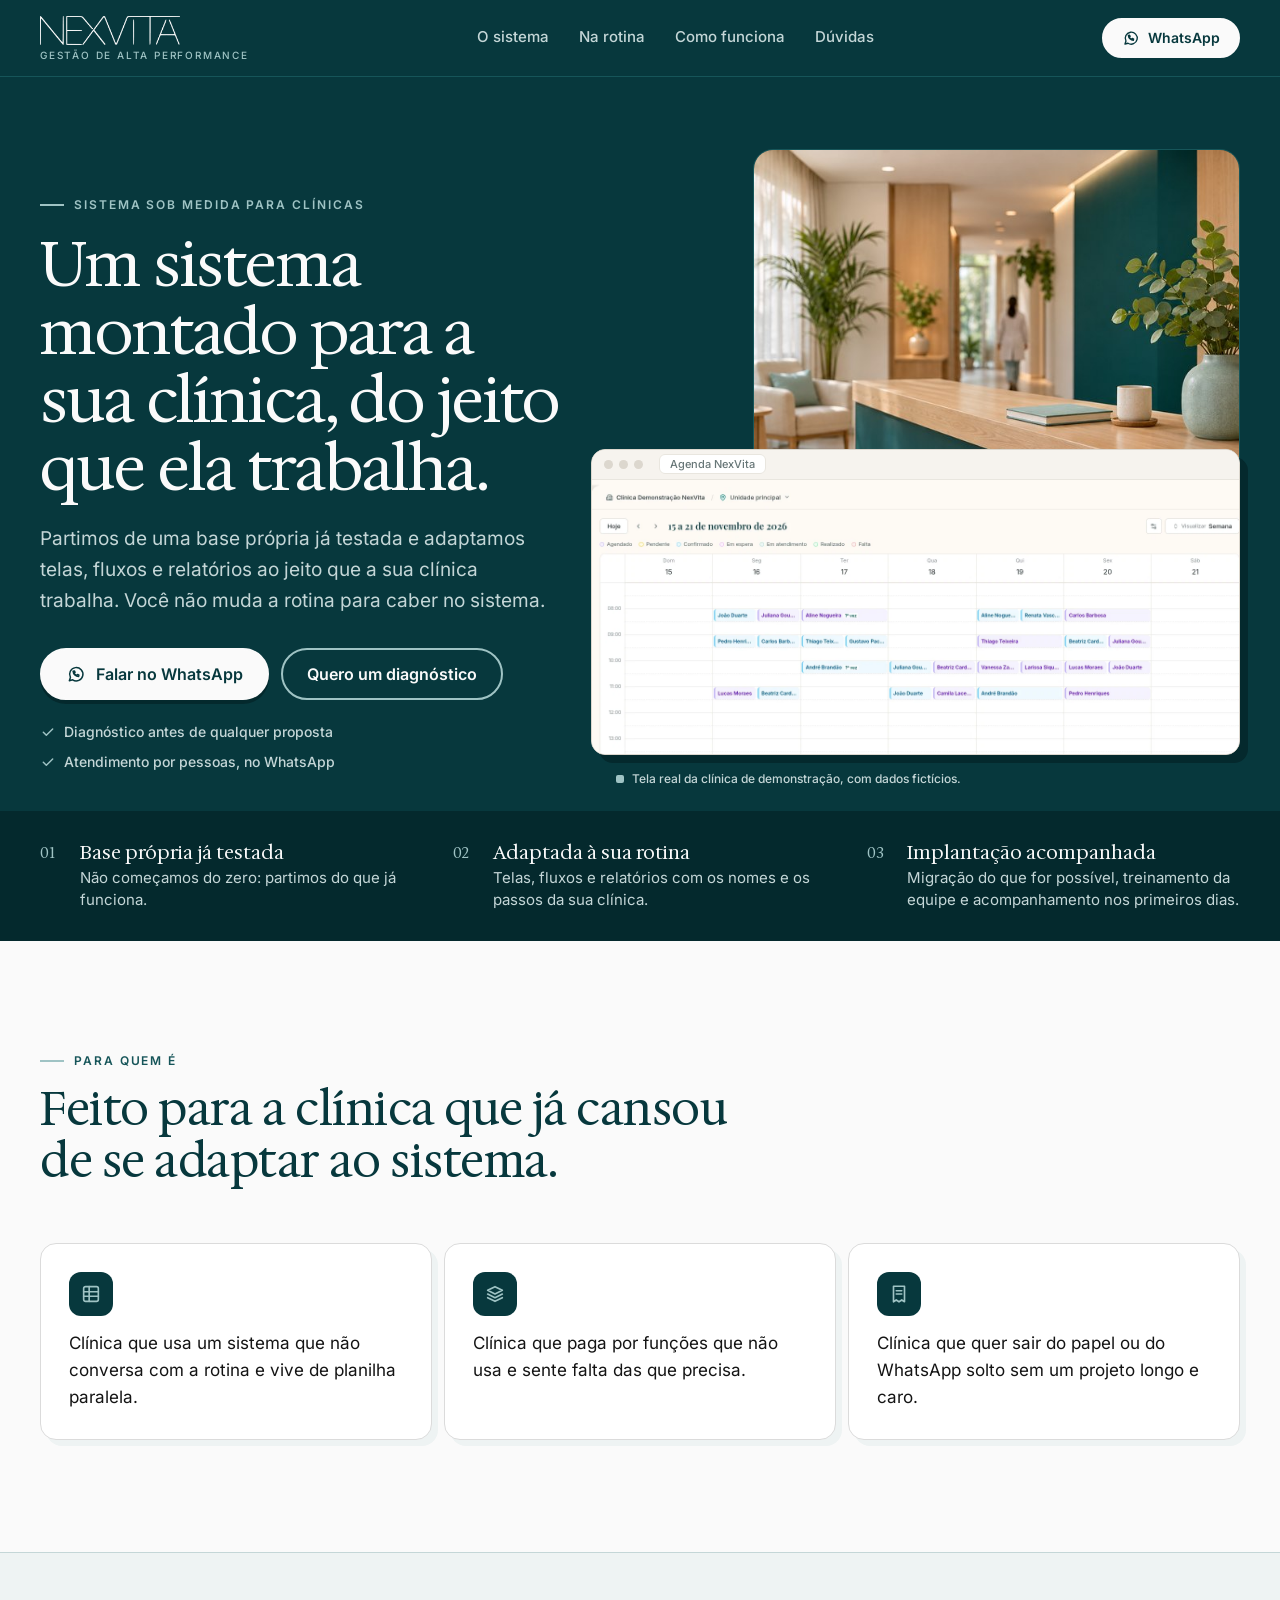
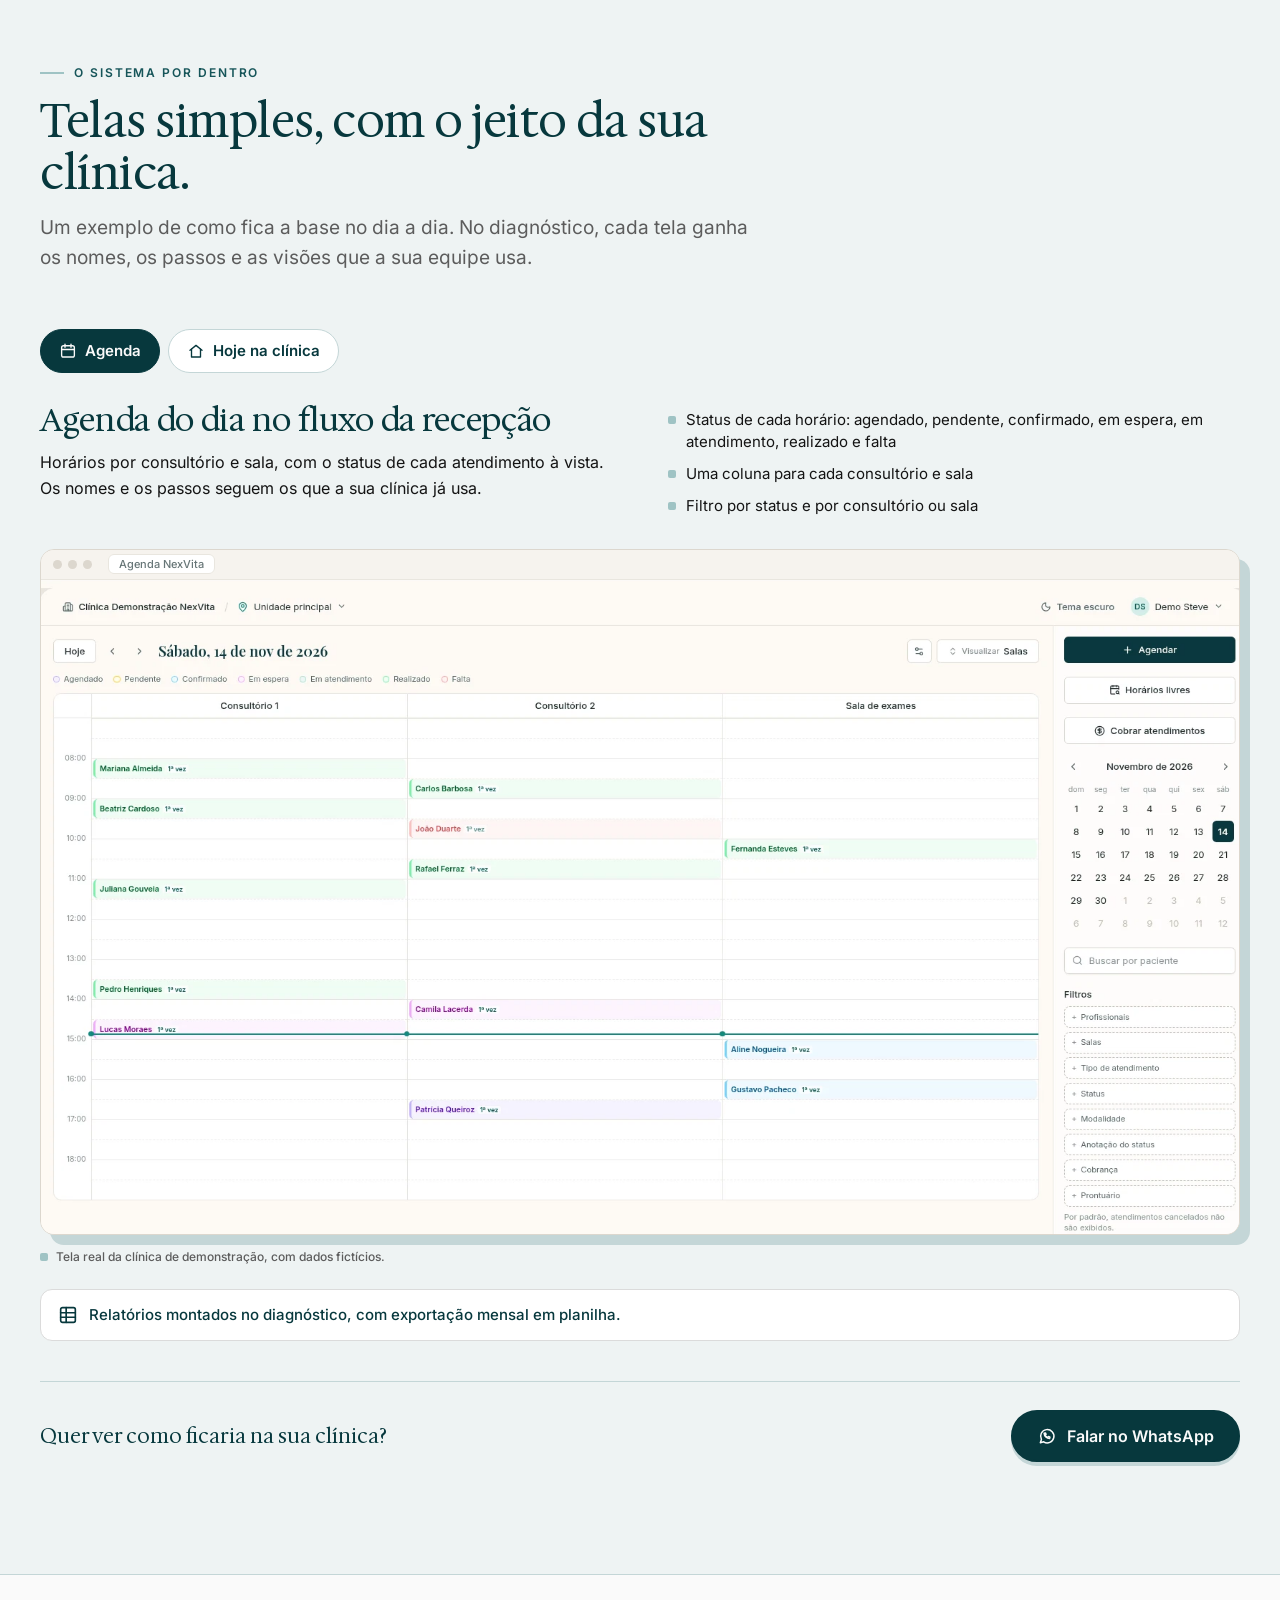
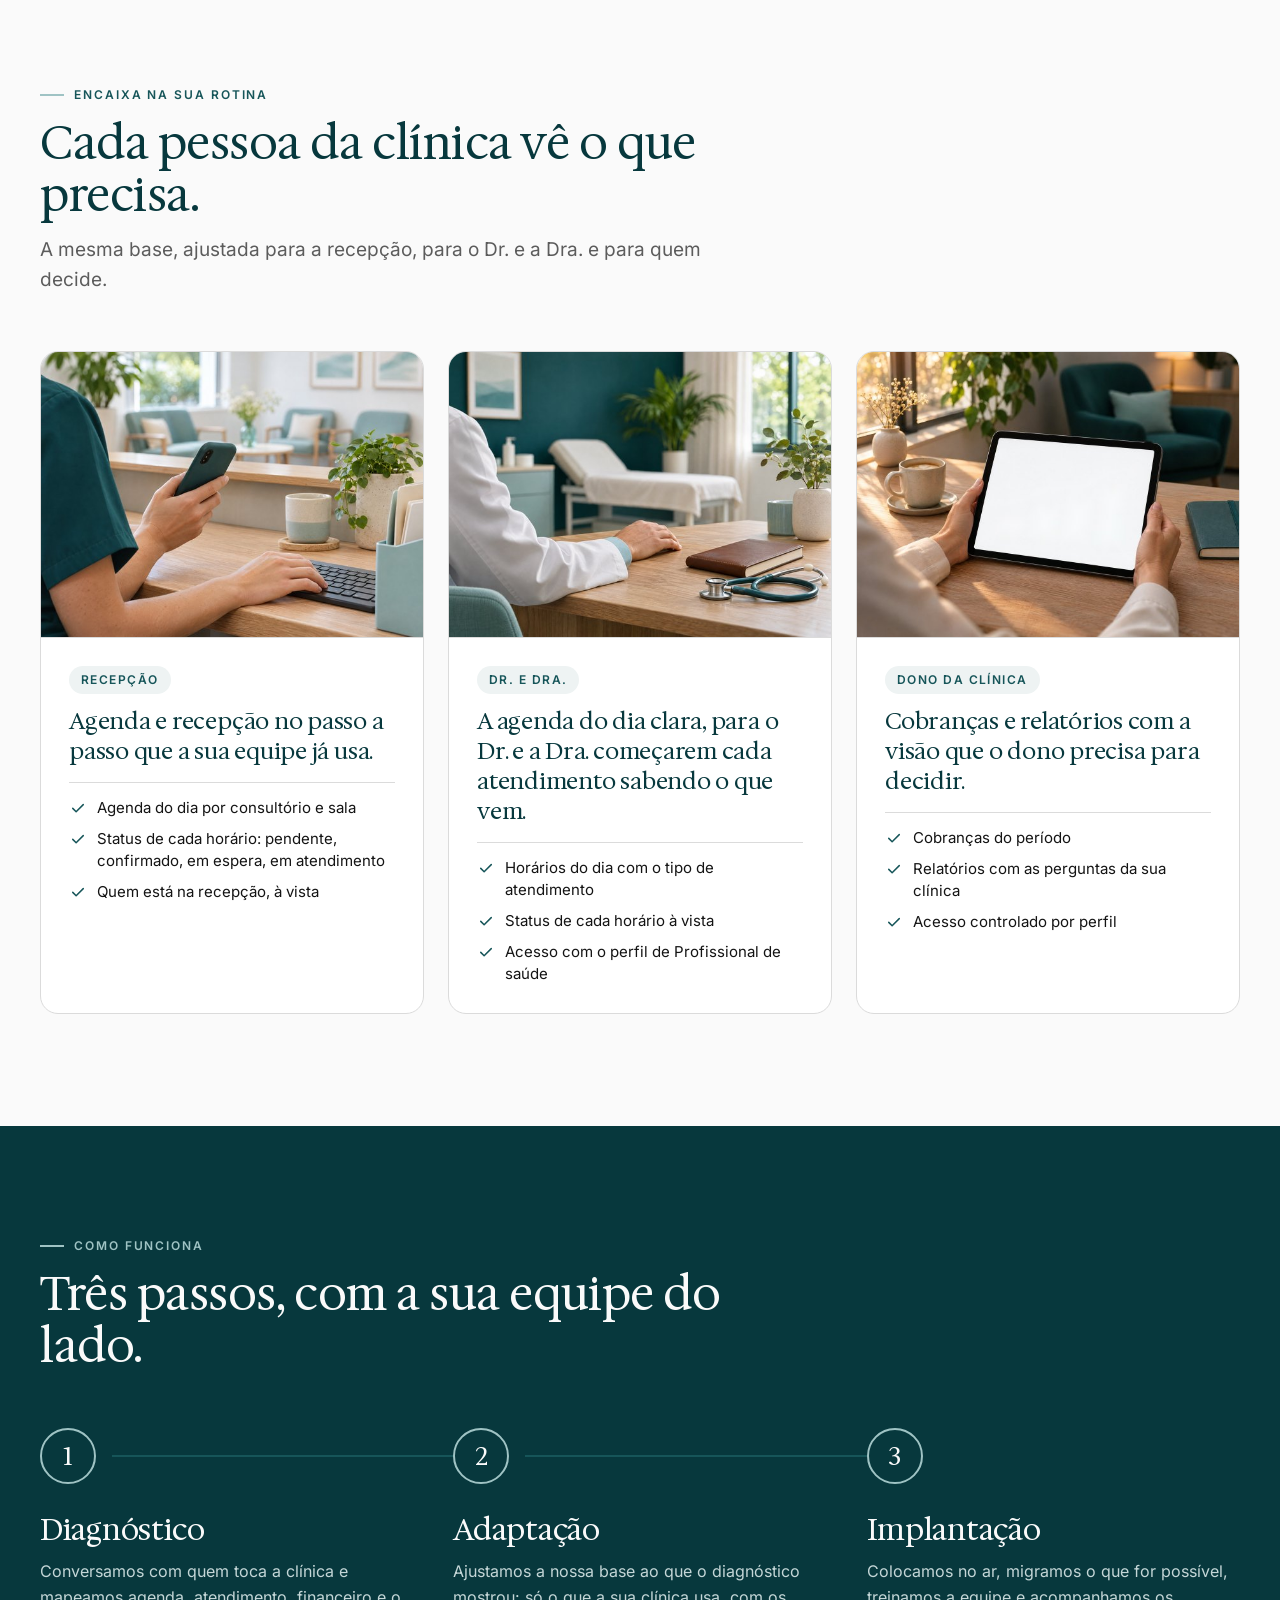
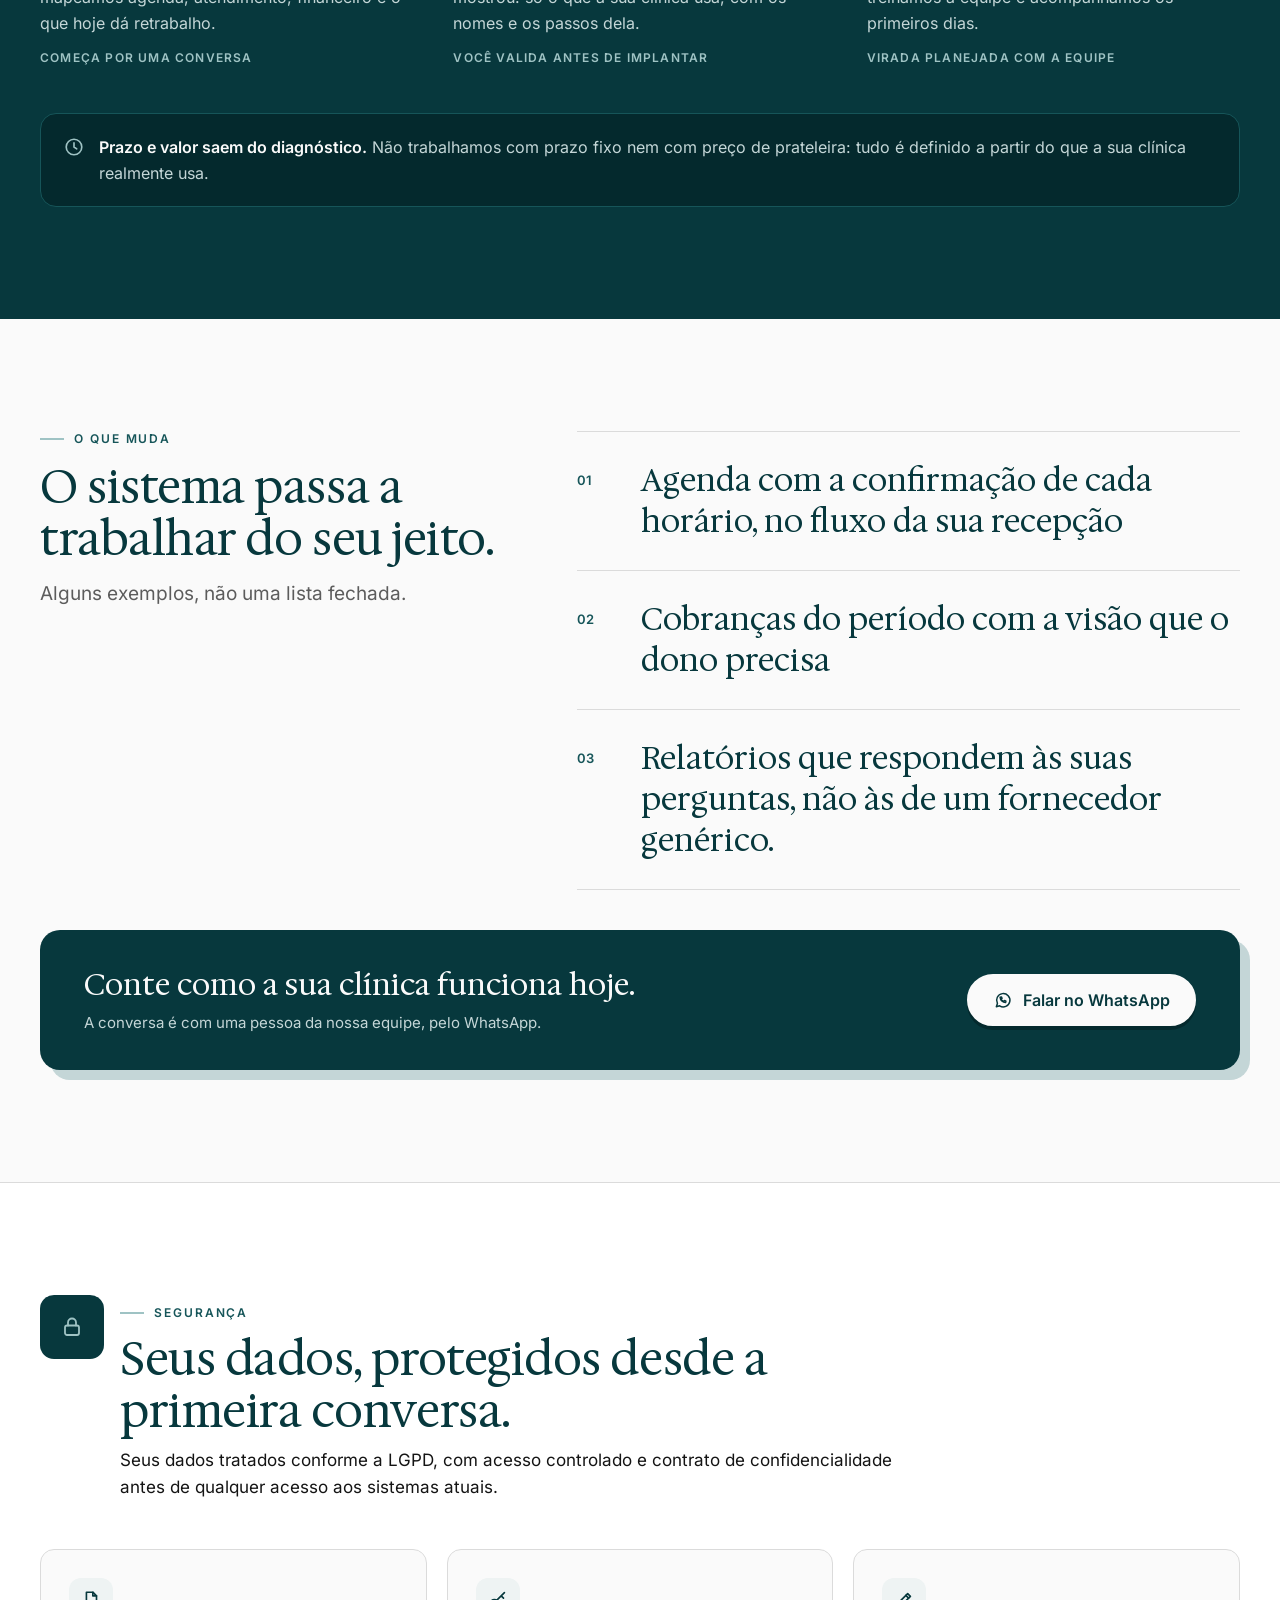
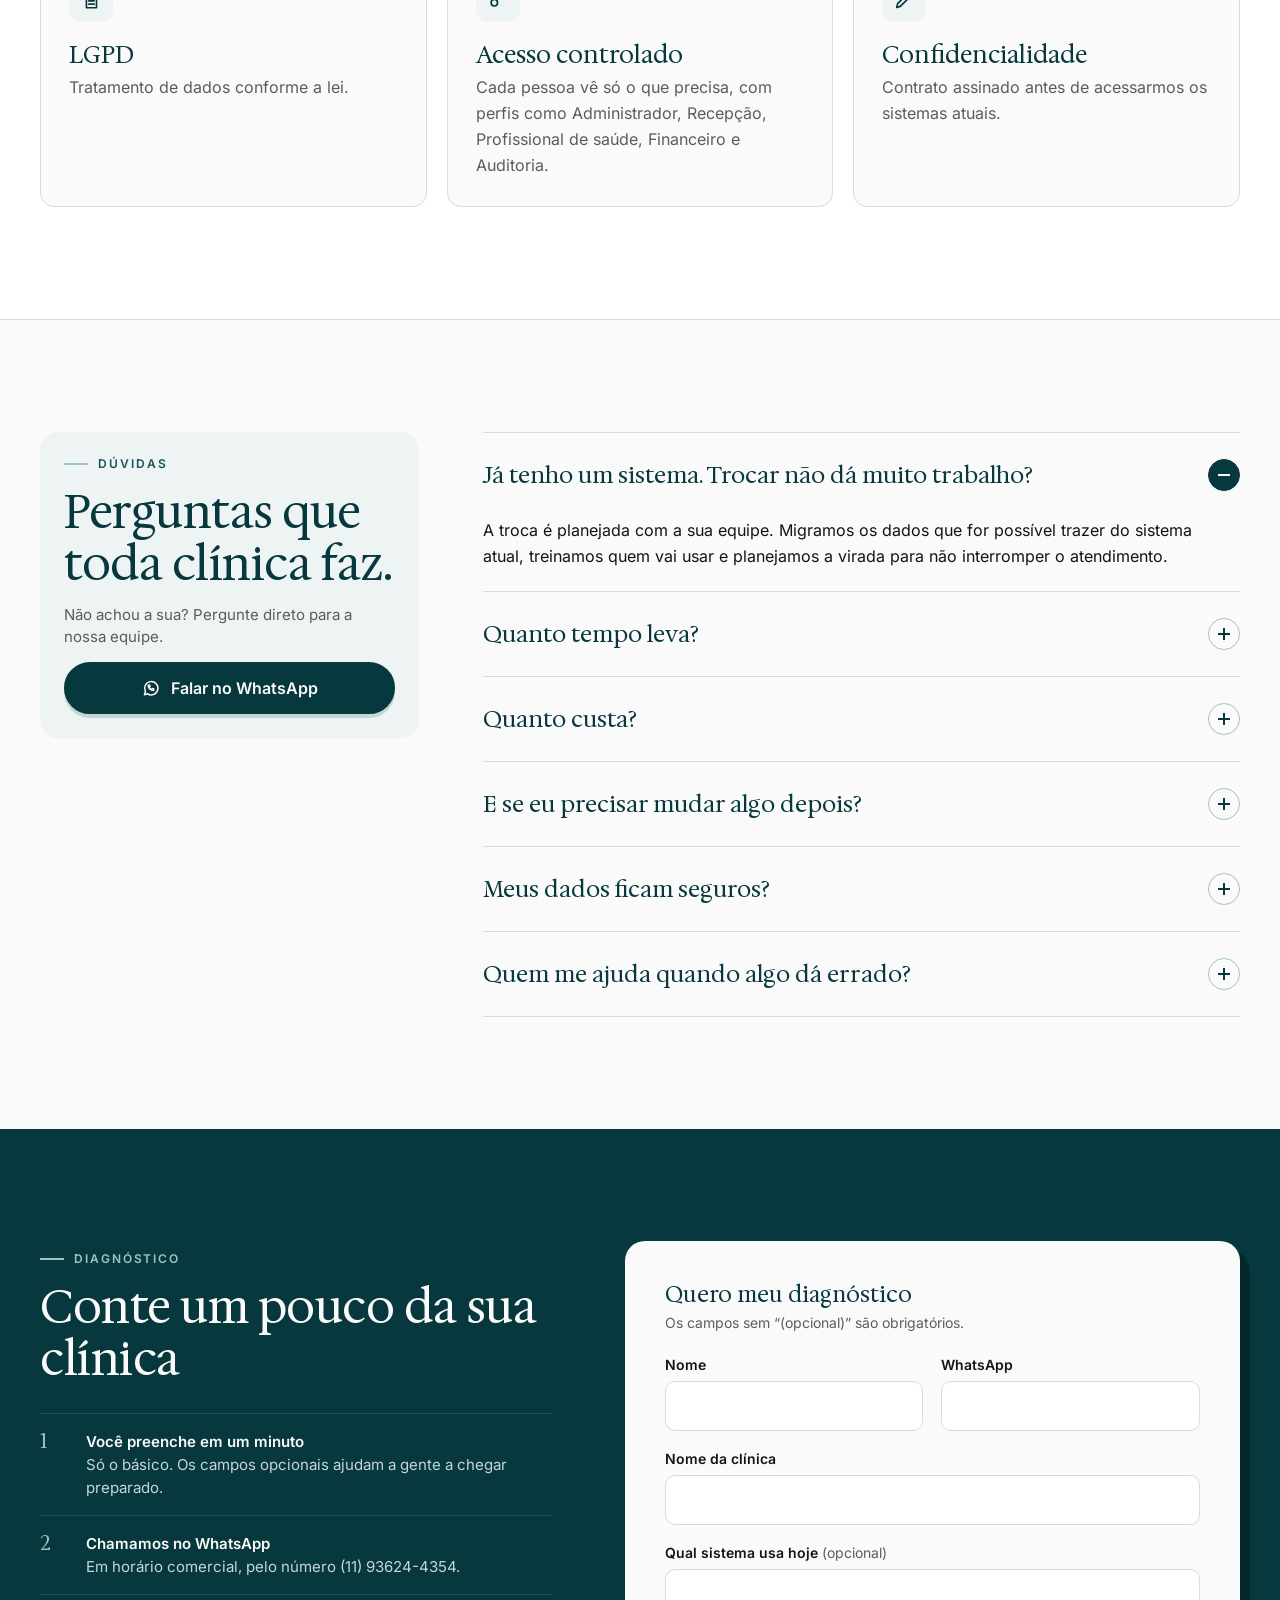
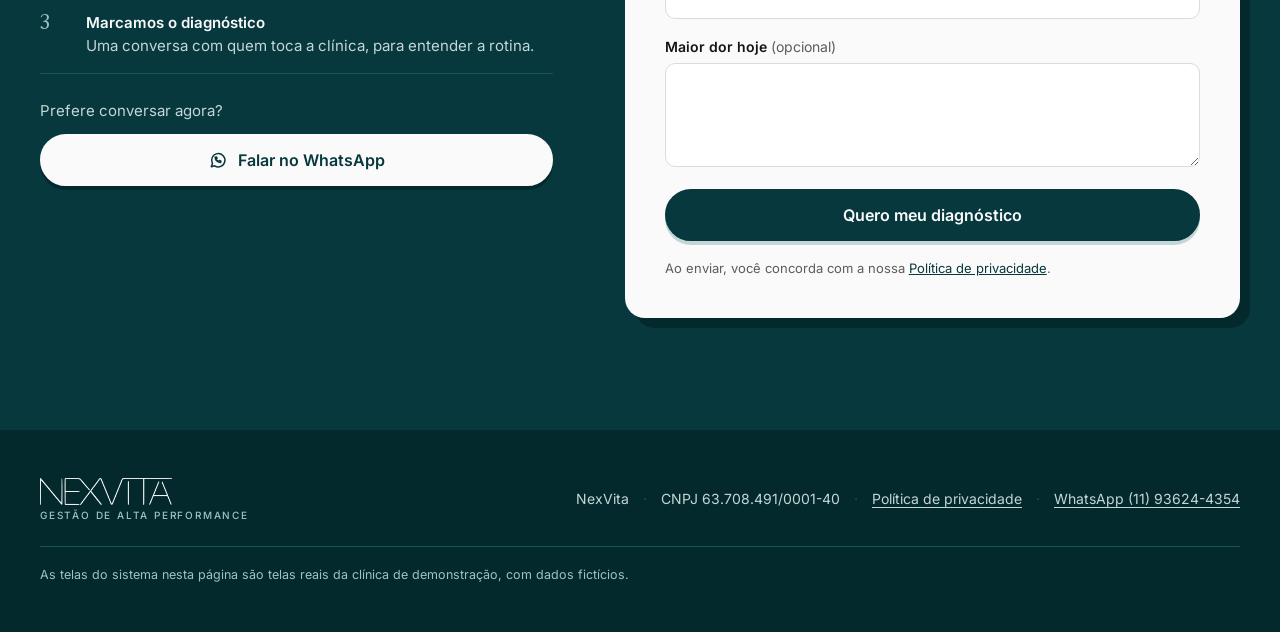
==== commit 8ade5511: "Home de nexvita.ai: landing v3 com telas reais da clínica de demonstração Substitui os mockups ilust" ====
--- a/index.html
+++ b/index.html
@@ -18,12 +18,12 @@
 <meta name="theme-color" content="#07383D">
 <link rel="icon" href="assets/favicon.svg" type="image/svg+xml">
 <link rel="preload" href="fonts/HedvigLettersSerif.woff2" as="font" type="font/woff2" crossorigin>
-<link rel="stylesheet" href="styles.css?v=20261114c">
+<link rel="stylesheet" href="styles.css?v=20261114d">
 <!-- MEDICAO: Meta Pixel 1092369830292295 (Lead) + Google Ads AW-18074257274/jZSiCK-4rrEdEPqOvapD ("Lead formulário site") + GA4 G-KE4MM800WH.
      Só em nexvita.ai/www.nexvita.ai e só após consentimento, via lead.js. Destino do form: lead-config.js. -->
 </head>
 <body>
-<!-- v3 · 14/11/2026. Único telefone permitido: (11) 93624-4354. Telas do sistema = HTML/CSS ilustrativo com dados fictícios. -->
+<!-- v3 · 14/11/2026. Único telefone permitido: (11) 93624-4354. Telas do sistema = telas reais da clínica de demonstração, com dados fictícios. -->
 <header class="hdr"><div class="wrap">
   <a class="brand" href="#topo" aria-label="NexVita, início"><img src="img/logo-papel-sobre-petroleo.png" alt="NexVita" width="140" height="29"><span>Gestão de Alta Performance</span></a>
   <nav class="nav" aria-label="Seções"><a href="#vitrine">O sistema</a><a href="#rotina">Na rotina</a><a href="#como-funciona">Como funciona</a><a href="#duvidas">Dúvidas</a></nav>
@@ -47,8 +47,8 @@
   </div>
   <div class="stage">
     <figure class="stage-photo" style="margin:0 0 0 auto"><img src="img/clinica-recorte-1000x1000.jpg" srcset="img/clinica-recorte-600x600.jpg 600w, img/clinica-recorte-1000x1000.jpg 1000w" sizes="(min-width:960px) 520px, 100vw" alt="Recepção de clínica clara e tranquila" width="1000" height="1000"></figure>
-    <div class="float-card" role="img" aria-label="Tela ilustrativa, com dados fictícios"><span class="ic"><svg viewBox="0 0 24 24" fill="none" stroke="#0E766D" stroke-width="1.8" stroke-linecap="round" stroke-linejoin="round" aria-hidden="true"><path d="M4 11l8-6.5 8 6.5"/><path d="M6 9.5V20h12V9.5"/></svg></span><span><b>Hoje na clínica</b><small>18 agendados · 2 na recepção</small></span></div>
-    <div class="app" role="img" aria-label="Tela ilustrativa, com dados fictícios"><div class="app-bar"><i></i><i></i><i></i><span>Agenda NexVita</span></div><div class="app-body"><div class="app-side"><img src="img/logo-papel-sobre-profundo.png" alt="" width="92" height="19"><a class=""><svg viewBox="0 0 24 24" fill="none" stroke="#C4D6D7" stroke-width="1.8" stroke-linecap="round" stroke-linejoin="round" aria-hidden="true"><path d="M4 11l8-6.5 8 6.5"/><path d="M6 9.5V20h12V9.5"/></svg>Hoje na clínica</a><a class="on"><svg viewBox="0 0 24 24" fill="none" stroke="#FAFAFA" stroke-width="1.8" stroke-linecap="round" stroke-linejoin="round" aria-hidden="true"><rect x="3.5" y="5" width="17" height="15" rx="2.5"/><path d="M3.5 10h17M8 3v4M16 3v4"/></svg>Agenda</a></div><div class="app-main"><div class="app-top"><div class="app-title">Agenda de hoje<small>Segunda-feira · consultórios e salas</small></div></div><div class="flts"><span class="flt"><small>Status</small><b>Todos</b><svg viewBox="0 0 24 24" fill="none" stroke="#677677" stroke-width="2" stroke-linecap="round" stroke-linejoin="round" aria-hidden="true"><path d="M7 10l5 5 5-5"/></svg></span><span class="flt"><small>Consultórios e salas</small><b>Todos</b><svg viewBox="0 0 24 24" fill="none" stroke="#677677" stroke-width="2" stroke-linecap="round" stroke-linejoin="round" aria-hidden="true"><path d="M7 10l5 5 5-5"/></svg></span></div><div class="cal"><div class="t"></div><div class="h">Consultório 1<small>7 horários</small></div><div class="h">Consultório 2<small>6 horários</small></div><div class="h x3">Sala 1<small>6 horários</small></div><div class="t">08:00</div><div class="c"><div class="ev ">Paciente #0412<small><span class="sl ok">Confirmado</span></small></div></div><div class="c"><div class="ev done">Paciente #0388<small><span class="sl re">Remarcado</span></small></div></div><div class="c x3"><div class="ev wait">Paciente #0521<small><span class="sl wait">Pendente</span></small></div></div><div class="t">09:00</div><div class="c"><div class="ev tall esp">Paciente #0197<small><span class="sl esp">Em espera</span></small></div></div><div class="c"></div><div class="c x3"><div class="ev ">Paciente #0610<small><span class="sl ok">Confirmado</span></small></div></div><div class="t">10:00</div><div class="c"></div><div class="c"><div class="ev wait">Paciente #0455<small><span class="sl wait">Pendente</span></small></div></div><div class="c x3"></div><div class="t">11:00</div><div class="c"><div class="ev ">Paciente #0733<small><span class="sl ok">Confirmado</span></small></div></div><div class="c"><div class="ev block">Ausente · Curso</div></div><div class="c x3"><div class="ev ">Paciente #0299<small><span class="sl ok">Confirmado</span></small></div></div><div class="t">12:00</div><div class="c"></div><div class="c"><div class="ev wait">Paciente #0804<small><span class="sl wait">Pendente</span></small></div></div><div class="c x3"></div></div></div></div></div>
+    <figure class="shot shot-hero"><div class="app-bar"><i></i><i></i><i></i><span>Agenda NexVita</span></div><picture><source media="(min-width:640px)" srcset="img/telas/agenda-semana-1392x590.png" width="1392" height="590"><img src="img/telas/agenda-semana-mobile-828x590.png" alt="Tela real da agenda semanal da clínica de demonstração NexVita, com dados fictícios" width="828" height="590"></picture></figure>
+    <p class="stage-note">Tela real da clínica de demonstração, com dados fictícios.</p>
   </div>
 </div>
 <div class="pillars"><div class="wrap"><ul>
@@ -69,13 +69,13 @@
 
 <section class="sec showcase" id="vitrine"><div class="wrap">
   <div class="sec-head"><span class="eyebrow">O sistema por dentro</span><h2 class="h2">Telas simples, com o jeito da sua clínica.</h2><p class="lead">Um exemplo de como fica a base no dia a dia. No diagnóstico, cada tela ganha os nomes, os passos e as visões que a sua equipe usa.</p></div>
-  <div class="tabs" role="tablist" aria-label="Telas do sistema"><button class="tab" role="tab" id="tab-agenda" aria-controls="tp-agenda" aria-selected="true" tabindex="0" data-tab="agenda"><svg viewBox="0 0 24 24" fill="none" stroke="#FAFAFA" stroke-width="1.8" stroke-linecap="round" stroke-linejoin="round" aria-hidden="true"><rect x="3.5" y="5" width="17" height="15" rx="2.5"/><path d="M3.5 10h17M8 3v4M16 3v4"/></svg>Agenda</button><button class="tab" role="tab" id="tab-hoje" aria-controls="tp-hoje" aria-selected="false" tabindex="-1" data-tab="hoje"><svg viewBox="0 0 24 24" fill="none" stroke="#07383D" stroke-width="1.8" stroke-linecap="round" stroke-linejoin="round" aria-hidden="true"><path d="M4 11l8-6.5 8 6.5"/><path d="M6 9.5V20h12V9.5"/></svg>Hoje na clínica</button></div><div class="tabpanel" role="tabpanel" id="tp-agenda" aria-labelledby="tab-agenda"><div class="tp-copy"><h3>Agenda do dia no fluxo da recepção</h3><p>Horários por consultório e sala, com o status de cada atendimento à vista. Os nomes e os passos seguem os que a sua clínica já usa.</p><ul><li>Status de cada horário: confirmado, pendente, em espera, remarcado</li><li>Filtro por status e por consultório ou sala</li><li>Ausências marcadas com o motivo</li></ul></div><div><div class="app" role="img" aria-label="Tela ilustrativa, com dados fictícios"><div class="app-bar"><i></i><i></i><i></i><span>Agenda NexVita</span></div><div class="app-body"><div class="app-side"><img src="img/logo-papel-sobre-profundo.png" alt="" width="92" height="19"><a class=""><svg viewBox="0 0 24 24" fill="none" stroke="#C4D6D7" stroke-width="1.8" stroke-linecap="round" stroke-linejoin="round" aria-hidden="true"><path d="M4 11l8-6.5 8 6.5"/><path d="M6 9.5V20h12V9.5"/></svg>Hoje na clínica</a><a class="on"><svg viewBox="0 0 24 24" fill="none" stroke="#FAFAFA" stroke-width="1.8" stroke-linecap="round" stroke-linejoin="round" aria-hidden="true"><rect x="3.5" y="5" width="17" height="15" rx="2.5"/><path d="M3.5 10h17M8 3v4M16 3v4"/></svg>Agenda</a></div><div class="app-main"><div class="app-top"><div class="app-title">Agenda de hoje<small>Segunda-feira · consultórios e salas</small></div></div><div class="flts"><span class="flt"><small>Status</small><b>Todos</b><svg viewBox="0 0 24 24" fill="none" stroke="#677677" stroke-width="2" stroke-linecap="round" stroke-linejoin="round" aria-hidden="true"><path d="M7 10l5 5 5-5"/></svg></span><span class="flt"><small>Consultórios e salas</small><b>Todos</b><svg viewBox="0 0 24 24" fill="none" stroke="#677677" stroke-width="2" stroke-linecap="round" stroke-linejoin="round" aria-hidden="true"><path d="M7 10l5 5 5-5"/></svg></span></div><div class="cal"><div class="t"></div><div class="h">Consultório 1<small>7 horários</small></div><div class="h">Consultório 2<small>6 horários</small></div><div class="h x3">Sala 1<small>6 horários</small></div><div class="t">08:00</div><div class="c"><div class="ev ">Paciente #0412<small><span class="sl ok">Confirmado</span></small></div></div><div class="c"><div class="ev done">Paciente #0388<small><span class="sl re">Remarcado</span></small></div></div><div class="c x3"><div class="ev wait">Paciente #0521<small><span class="sl wait">Pendente</span></small></div></div><div class="t">09:00</div><div class="c"><div class="ev tall esp">Paciente #0197<small><span class="sl esp">Em espera</span></small></div></div><div class="c"></div><div class="c x3"><div class="ev ">Paciente #0610<small><span class="sl ok">Confirmado</span></small></div></div><div class="t">10:00</div><div class="c"></div><div class="c"><div class="ev wait">Paciente #0455<small><span class="sl wait">Pendente</span></small></div></div><div class="c x3"></div><div class="t">11:00</div><div class="c"><div class="ev ">Paciente #0733<small><span class="sl ok">Confirmado</span></small></div></div><div class="c"><div class="ev block">Ausente · Curso</div></div><div class="c x3"><div class="ev ">Paciente #0299<small><span class="sl ok">Confirmado</span></small></div></div><div class="t">12:00</div><div class="c"></div><div class="c"><div class="ev wait">Paciente #0804<small><span class="sl wait">Pendente</span></small></div></div><div class="c x3"></div></div></div></div></div><p class="mock-note">Tela ilustrativa, com dados fictícios. A versão da sua clínica sai do diagnóstico.</p></div></div><div class="tabpanel" role="tabpanel" id="tp-hoje" aria-labelledby="tab-hoje" hidden><div class="tp-copy"><h3>Hoje na clínica, logo na entrada</h3><p>A tela inicial mostra o dia da clínica: quantos pacientes estão agendados, quantos já foram atendidos, quem está na recepção e as faltas.</p><ul><li>Agendados e atendidos do dia</li><li>Quem está na recepção agora</li><li>Faltas do dia à vista</li></ul></div><div><div class="app" role="img" aria-label="Tela ilustrativa, com dados fictícios"><div class="app-bar"><i></i><i></i><i></i><span>Agenda NexVita</span></div><div class="app-body"><div class="app-side"><img src="img/logo-papel-sobre-profundo.png" alt="" width="92" height="19"><a class="on"><svg viewBox="0 0 24 24" fill="none" stroke="#FAFAFA" stroke-width="1.8" stroke-linecap="round" stroke-linejoin="round" aria-hidden="true"><path d="M4 11l8-6.5 8 6.5"/><path d="M6 9.5V20h12V9.5"/></svg>Hoje na clínica</a><a class=""><svg viewBox="0 0 24 24" fill="none" stroke="#C4D6D7" stroke-width="1.8" stroke-linecap="round" stroke-linejoin="round" aria-hidden="true"><rect x="3.5" y="5" width="17" height="15" rx="2.5"/><path d="M3.5 10h17M8 3v4M16 3v4"/></svg>Agenda</a></div><div class="app-main"><div class="app-top"><div class="app-title">Hoje na clínica<small>Segunda-feira · visão geral do dia</small></div></div><div class="kpis k4"><div class="kpi"><small>Agendados</small><b>18</b></div><div class="kpi"><small>Atendidos</small><b>7</b></div><div class="kpi"><small>Na recepção</small><b>2</b></div><div class="kpi"><small>Faltas</small><b>1</b></div></div><div class="rows"><div class="rows-h">Próximos horários</div><div class="row"><span class="tm">09:00</span><span>Paciente #0197<small>Consultório 1 · Primeira consulta</small></span><span class="st esp">Em espera</span></div><div class="row"><span class="tm">09:30</span><span>Paciente #0610<small>Sala 1 · Retorno</small></span><span class="st esp">Em espera</span></div><div class="row"><span class="tm">10:00</span><span>Paciente #0455<small>Consultório 2 · Consulta</small></span><span class="st wait">Pendente</span></div><div class="row"><span class="tm">10:30</span><span>Paciente #0521<small>Sala 1 · Consulta</small></span><span class="st ok">Confirmado</span></div><div class="row"><span class="tm">11:00</span><span>Paciente #0733<small>Consultório 1 · Retorno</small></span><span class="st ok">Confirmado</span></div></div></div></div></div><p class="mock-note">Tela ilustrativa, com dados fictícios. A versão da sua clínica sai do diagnóstico.</p></div></div><p class="vit-line"><svg viewBox="0 0 24 24" fill="none" stroke="#07383D" stroke-width="1.8" stroke-linecap="round" stroke-linejoin="round" aria-hidden="true"><rect x="4" y="4" width="16" height="16" rx="2"/><path d="M4 9.5h16M4 14.5h16M10 4v16"/></svg><span>Relatórios montados no diagnóstico, com exportação mensal em planilha.</span></p>
+  <div class="tabs" role="tablist" aria-label="Telas do sistema"><button class="tab" role="tab" id="tab-agenda" aria-controls="tp-agenda" aria-selected="true" tabindex="0" data-tab="agenda"><svg viewBox="0 0 24 24" fill="none" stroke="#FAFAFA" stroke-width="1.8" stroke-linecap="round" stroke-linejoin="round" aria-hidden="true"><rect x="3.5" y="5" width="17" height="15" rx="2.5"/><path d="M3.5 10h17M8 3v4M16 3v4"/></svg>Agenda</button><button class="tab" role="tab" id="tab-hoje" aria-controls="tp-hoje" aria-selected="false" tabindex="-1" data-tab="hoje"><svg viewBox="0 0 24 24" fill="none" stroke="#07383D" stroke-width="1.8" stroke-linecap="round" stroke-linejoin="round" aria-hidden="true"><path d="M4 11l8-6.5 8 6.5"/><path d="M6 9.5V20h12V9.5"/></svg>Hoje na clínica</button></div><div class="tabpanel tp-real" role="tabpanel" id="tp-agenda" aria-labelledby="tab-agenda"><div class="tp-copy"><div><h3>Agenda do dia no fluxo da recepção</h3><p>Horários por consultório e sala, com o status de cada atendimento à vista. Os nomes e os passos seguem os que a sua clínica já usa.</p></div><ul><li>Status de cada horário: agendado, pendente, confirmado, em espera, em atendimento, realizado e falta</li><li>Uma coluna para cada consultório e sala</li><li>Filtro por status e por consultório ou sala</li></ul></div><div><figure class="shot "><div class="app-bar"><i></i><i></i><i></i><span>Agenda NexVita</span></div><picture><source media="(min-width:640px)" srcset="img/telas/agenda-salas-14-11-1672x913.png" width="1672" height="913"><img src="img/telas/z150-agenda-consultorio1-mobile-423x574.png" alt="Tela real da agenda por consultórios e salas da clínica de demonstração NexVita, com dados fictícios" width="423" height="574" loading="lazy" decoding="async"></picture></figure><p class="mock-note real">Tela real da clínica de demonstração, com dados fictícios.</p></div></div><div class="tabpanel tp-real" role="tabpanel" id="tp-hoje" aria-labelledby="tab-hoje" hidden><div class="tp-copy"><div><h3>Hoje na clínica, logo na entrada</h3><p>A tela inicial mostra o dia da clínica: os atendimentos de hoje, os já realizados, quem está na recepção e as faltas, além de como está cada sala agora.</p></div><ul><li>Atendimentos de hoje, já realizados, na recepção e faltas</li><li>Salas agora: livre, livre até que horas e o próximo atendimento</li><li>Próximos a chegar, com o registro de chegada na recepção</li></ul></div><div><figure class="shot "><div class="app-bar"><i></i><i></i><i></i><span>Hoje na clínica · NexVita</span></div><picture><source media="(min-width:640px)" srcset="img/telas/z150-hoje-desktop-1533x672.png" width="1533" height="672"><img src="img/telas/z150-hoje-proximos-mobile-516x395.png" alt="Tela real Hoje na clínica da clínica de demonstração NexVita, com dados fictícios" width="516" height="395" loading="lazy" decoding="async"></picture></figure><p class="mock-note real">Tela real da clínica de demonstração, com dados fictícios.</p></div></div><p class="vit-line"><svg viewBox="0 0 24 24" fill="none" stroke="#07383D" stroke-width="1.8" stroke-linecap="round" stroke-linejoin="round" aria-hidden="true"><rect x="4" y="4" width="16" height="16" rx="2"/><path d="M4 9.5h16M4 14.5h16M10 4v16"/></svg><span>Relatórios montados no diagnóstico, com exportação mensal em planilha.</span></p>
   <div class="showcase-cta"><p>Quer ver como ficaria na sua clínica?</p><a class="btn btn-dark" data-cta="whatsapp-vitrine" href="https://wa.me/5511936244354?text=Ol%C3%A1%2C%20vim%20pelo%20site%20e%20quero%20entender%20o%20sistema%20sob%20medida%20para%20a%20minha%20cl%C3%ADnica." target="_blank" rel="noopener"><svg viewBox="0 0 24 24" fill="none" stroke="#FAFAFA" stroke-width="1.8" stroke-linecap="round" stroke-linejoin="round" aria-hidden="true"><path d="M4 20l1.3-3.9A8 8 0 1 1 8 19z"/><path d="M9.2 9.4c.3 1.9 1.6 3.4 3.5 4.2l1.2-1 1.6.8-.4 1.6c-3.4 0-6.4-2.9-6.6-6.3l1.6-.4.8 1.6z"/></svg>Falar no WhatsApp</a></div>
 </div></section>
 
 <section class="sec" id="rotina"><div class="wrap">
   <div class="sec-head"><span class="eyebrow">Encaixa na sua rotina</span><h2 class="h2">Cada pessoa da clínica vê o que precisa.</h2><p class="lead">A mesma base, ajustada para a recepção, para o Dr. e a Dra. e para quem decide.</p></div>
-  <div class="roles"><article class="role"><figure><img src="img/rotina-recepcao-1200x900.jpg" srcset="img/rotina-recepcao-600x450.jpg 600w, img/rotina-recepcao-1200x900.jpg 1200w" sizes="(min-width:960px) 384px, 100vw" alt="Mãos de uma recepcionista ao telefone no balcão da clínica" width="1200" height="900" loading="lazy" decoding="async"></figure><div class="rb"><span class="tag">Recepção</span><h3>Agenda e recepção no passo a passo que a sua equipe já usa.</h3><ul><li><svg viewBox="0 0 24 24" fill="none" stroke="#165559" stroke-width="2" stroke-linecap="round" stroke-linejoin="round" aria-hidden="true"><path d="M5 12.5l4.5 4.5L19 7.5"/></svg>Agenda do dia por consultório e sala</li><li><svg viewBox="0 0 24 24" fill="none" stroke="#165559" stroke-width="2" stroke-linecap="round" stroke-linejoin="round" aria-hidden="true"><path d="M5 12.5l4.5 4.5L19 7.5"/></svg>Status de cada horário: confirmado, pendente, em espera, remarcado</li><li><svg viewBox="0 0 24 24" fill="none" stroke="#165559" stroke-width="2" stroke-linecap="round" stroke-linejoin="round" aria-hidden="true"><path d="M5 12.5l4.5 4.5L19 7.5"/></svg>Quem está na recepção, à vista</li></ul></div></article><article class="role"><figure><img src="img/rotina-medico-1200x900.jpg" srcset="img/rotina-medico-600x450.jpg 600w, img/rotina-medico-1200x900.jpg 1200w" sizes="(min-width:960px) 384px, 100vw" alt="Médico de jaleco, de costas, à mesa do consultório" width="1200" height="900" loading="lazy" decoding="async"></figure><div class="rb"><span class="tag">Dr. e Dra.</span><h3>A agenda do dia clara, para o Dr. e a Dra. começarem cada atendimento sabendo o que vem.</h3><ul><li><svg viewBox="0 0 24 24" fill="none" stroke="#165559" stroke-width="2" stroke-linecap="round" stroke-linejoin="round" aria-hidden="true"><path d="M5 12.5l4.5 4.5L19 7.5"/></svg>Horários do dia com o tipo de atendimento</li><li><svg viewBox="0 0 24 24" fill="none" stroke="#165559" stroke-width="2" stroke-linecap="round" stroke-linejoin="round" aria-hidden="true"><path d="M5 12.5l4.5 4.5L19 7.5"/></svg>Status de cada horário à vista</li><li><svg viewBox="0 0 24 24" fill="none" stroke="#165559" stroke-width="2" stroke-linecap="round" stroke-linejoin="round" aria-hidden="true"><path d="M5 12.5l4.5 4.5L19 7.5"/></svg>Acesso com o perfil de Profissional de saúde</li></ul></div></article><article class="role"><figure><img src="img/rotina-dono-1200x900.jpg" srcset="img/rotina-dono-600x450.jpg 600w, img/rotina-dono-1200x900.jpg 1200w" sizes="(min-width:960px) 384px, 100vw" alt="Mãos segurando um tablet na sala da clínica" width="1200" height="900" loading="lazy" decoding="async"></figure><div class="rb"><span class="tag">Dono da clínica</span><h3>Cobranças e relatórios com a visão que o dono precisa para decidir.</h3><ul><li><svg viewBox="0 0 24 24" fill="none" stroke="#165559" stroke-width="2" stroke-linecap="round" stroke-linejoin="round" aria-hidden="true"><path d="M5 12.5l4.5 4.5L19 7.5"/></svg>Cobranças do período</li><li><svg viewBox="0 0 24 24" fill="none" stroke="#165559" stroke-width="2" stroke-linecap="round" stroke-linejoin="round" aria-hidden="true"><path d="M5 12.5l4.5 4.5L19 7.5"/></svg>Relatórios com as perguntas da sua clínica</li><li><svg viewBox="0 0 24 24" fill="none" stroke="#165559" stroke-width="2" stroke-linecap="round" stroke-linejoin="round" aria-hidden="true"><path d="M5 12.5l4.5 4.5L19 7.5"/></svg>Acesso controlado por perfil</li></ul></div></article></div>
+  <div class="roles"><article class="role"><figure><img src="img/rotina-recepcao-1200x900.jpg" srcset="img/rotina-recepcao-600x450.jpg 600w, img/rotina-recepcao-1200x900.jpg 1200w" sizes="(min-width:960px) 384px, 100vw" alt="Mãos de uma recepcionista ao telefone no balcão da clínica" width="1200" height="900" loading="lazy" decoding="async"></figure><div class="rb"><span class="tag">Recepção</span><h3>Agenda e recepção no passo a passo que a sua equipe já usa.</h3><ul><li><svg viewBox="0 0 24 24" fill="none" stroke="#165559" stroke-width="2" stroke-linecap="round" stroke-linejoin="round" aria-hidden="true"><path d="M5 12.5l4.5 4.5L19 7.5"/></svg>Agenda do dia por consultório e sala</li><li><svg viewBox="0 0 24 24" fill="none" stroke="#165559" stroke-width="2" stroke-linecap="round" stroke-linejoin="round" aria-hidden="true"><path d="M5 12.5l4.5 4.5L19 7.5"/></svg>Status de cada horário: pendente, confirmado, em espera, em atendimento</li><li><svg viewBox="0 0 24 24" fill="none" stroke="#165559" stroke-width="2" stroke-linecap="round" stroke-linejoin="round" aria-hidden="true"><path d="M5 12.5l4.5 4.5L19 7.5"/></svg>Quem está na recepção, à vista</li></ul></div></article><article class="role"><figure><img src="img/rotina-medico-1200x900.jpg" srcset="img/rotina-medico-600x450.jpg 600w, img/rotina-medico-1200x900.jpg 1200w" sizes="(min-width:960px) 384px, 100vw" alt="Médico de jaleco, de costas, à mesa do consultório" width="1200" height="900" loading="lazy" decoding="async"></figure><div class="rb"><span class="tag">Dr. e Dra.</span><h3>A agenda do dia clara, para o Dr. e a Dra. começarem cada atendimento sabendo o que vem.</h3><ul><li><svg viewBox="0 0 24 24" fill="none" stroke="#165559" stroke-width="2" stroke-linecap="round" stroke-linejoin="round" aria-hidden="true"><path d="M5 12.5l4.5 4.5L19 7.5"/></svg>Horários do dia com o tipo de atendimento</li><li><svg viewBox="0 0 24 24" fill="none" stroke="#165559" stroke-width="2" stroke-linecap="round" stroke-linejoin="round" aria-hidden="true"><path d="M5 12.5l4.5 4.5L19 7.5"/></svg>Status de cada horário à vista</li><li><svg viewBox="0 0 24 24" fill="none" stroke="#165559" stroke-width="2" stroke-linecap="round" stroke-linejoin="round" aria-hidden="true"><path d="M5 12.5l4.5 4.5L19 7.5"/></svg>Acesso com o perfil de Profissional de saúde</li></ul></div></article><article class="role"><figure><img src="img/rotina-dono-1200x900.jpg" srcset="img/rotina-dono-600x450.jpg 600w, img/rotina-dono-1200x900.jpg 1200w" sizes="(min-width:960px) 384px, 100vw" alt="Mãos segurando um tablet na sala da clínica" width="1200" height="900" loading="lazy" decoding="async"></figure><div class="rb"><span class="tag">Dono da clínica</span><h3>Cobranças e relatórios com a visão que o dono precisa para decidir.</h3><ul><li><svg viewBox="0 0 24 24" fill="none" stroke="#165559" stroke-width="2" stroke-linecap="round" stroke-linejoin="round" aria-hidden="true"><path d="M5 12.5l4.5 4.5L19 7.5"/></svg>Cobranças do período</li><li><svg viewBox="0 0 24 24" fill="none" stroke="#165559" stroke-width="2" stroke-linecap="round" stroke-linejoin="round" aria-hidden="true"><path d="M5 12.5l4.5 4.5L19 7.5"/></svg>Relatórios com as perguntas da sua clínica</li><li><svg viewBox="0 0 24 24" fill="none" stroke="#165559" stroke-width="2" stroke-linecap="round" stroke-linejoin="round" aria-hidden="true"><path d="M5 12.5l4.5 4.5L19 7.5"/></svg>Acesso controlado por perfil</li></ul></div></article></div>
 </div></section>
 
 <section class="sec how on-dark" id="como-funciona"><div class="wrap">
@@ -157,7 +157,7 @@
     <a href="https://www.nexvita.com/privacidade/" target="_blank" rel="noopener">Política de privacidade</a><span class="sep">·</span>
     <a href="https://wa.me/5511936244354" data-cta="whatsapp-rodape" target="_blank" rel="noopener">WhatsApp (11) 93624-4354</a>
   </nav>
-  <p class="fine">As telas desta página são ilustrativas e usam dados fictícios.</p>
+  <p class="fine">As telas do sistema nesta página são telas reais da clínica de demonstração, com dados fictícios.</p>
 </div></footer>
 
 <div class="dock" id="dock" aria-hidden="true"><span>Fale com a nossa equipe</span><a class="btn btn-light" data-cta="whatsapp-dock" href="https://wa.me/5511936244354?text=Ol%C3%A1%2C%20vim%20pelo%20site%20e%20quero%20entender%20o%20sistema%20sob%20medida%20para%20a%20minha%20cl%C3%ADnica." target="_blank" rel="noopener" tabindex="-1"><svg viewBox="0 0 24 24" fill="none" stroke="#07383D" stroke-width="1.8" stroke-linecap="round" stroke-linejoin="round" aria-hidden="true"><path d="M4 20l1.3-3.9A8 8 0 1 1 8 19z"/><path d="M9.2 9.4c.3 1.9 1.6 3.4 3.5 4.2l1.2-1 1.6.8-.4 1.6c-3.4 0-6.4-2.9-6.6-6.3l1.6-.4.8 1.6z"/></svg>WhatsApp</a></div>
--- a/styles.css
+++ b/styles.css
@@ -418,6 +418,22 @@
 .vit-line svg{width:22px;height:22px;flex-shrink:0}
 @media (min-width:640px){.kpis.k4{grid-template-columns:repeat(4,1fr)}}
 
+/* v3-telas-reais — telas reais da clínica de demonstração (proposta, não publicada) */
+.shot{margin:0;background:var(--app-creme);border:1px solid var(--app-areia-300);border-radius:14px;overflow:hidden}
+.shot picture,.shot img{display:block;width:100%;height:auto}
+.stage .shot{position:relative;margin-top:-22%;margin-left:4%;width:96%;box-shadow:8px 8px 0 var(--profundo)}
+.stage-note,.mock-note.real{display:flex;gap:8px;align-items:center;font:500 12px/16px var(--sans)}
+.stage-note{margin-top:16px;color:var(--aqua-claro)}
+.stage-note::before{content:"";width:8px;height:8px;border-radius:2px;background:var(--aqua);flex-shrink:0}
+.tabpanel .shot{box-shadow:10px 10px 0 var(--aqua-claro)}
+@media (min-width:960px){
+  .stage{padding-bottom:24px}
+  .stage .shot{width:104%;margin-left:-4%;margin-top:-30%}
+  .tabpanel.tp-real{grid-template-columns:1fr;gap:32px;align-items:start}
+  .tp-real .tp-copy{display:grid;grid-template-columns:1fr 1fr;gap:56px;align-items:start}
+  .tp-real .tp-copy ul{margin-top:8px}
+}
+
 /* Integração (lead.js): honeypot, aviso de envio e aviso de cookies. Só cores sólidas. */
 .hp{position:absolute;left:-10000px;top:auto;width:1px;height:1px;overflow:hidden}
 .form-msg{padding:12px 16px;border-radius:10px;background:var(--erro-bg);color:var(--erro);font-size:14px;line-height:20px}
